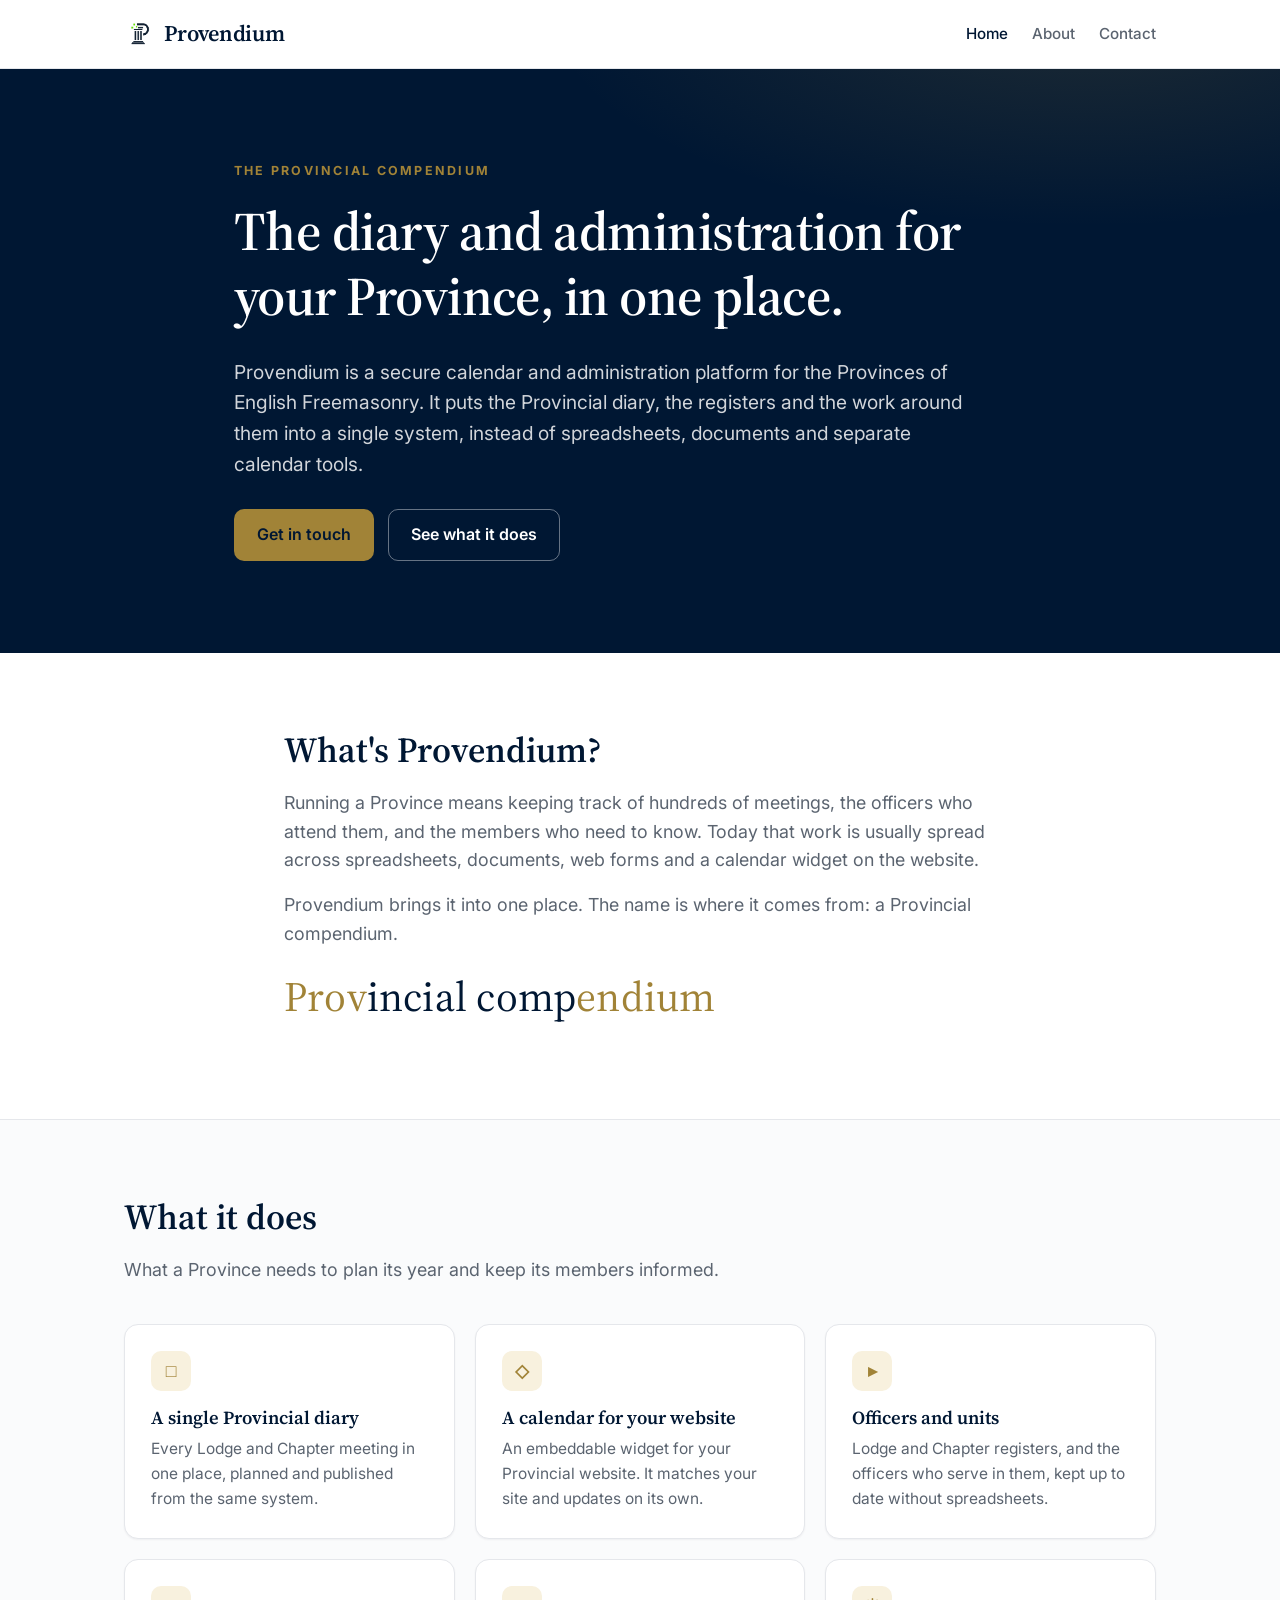
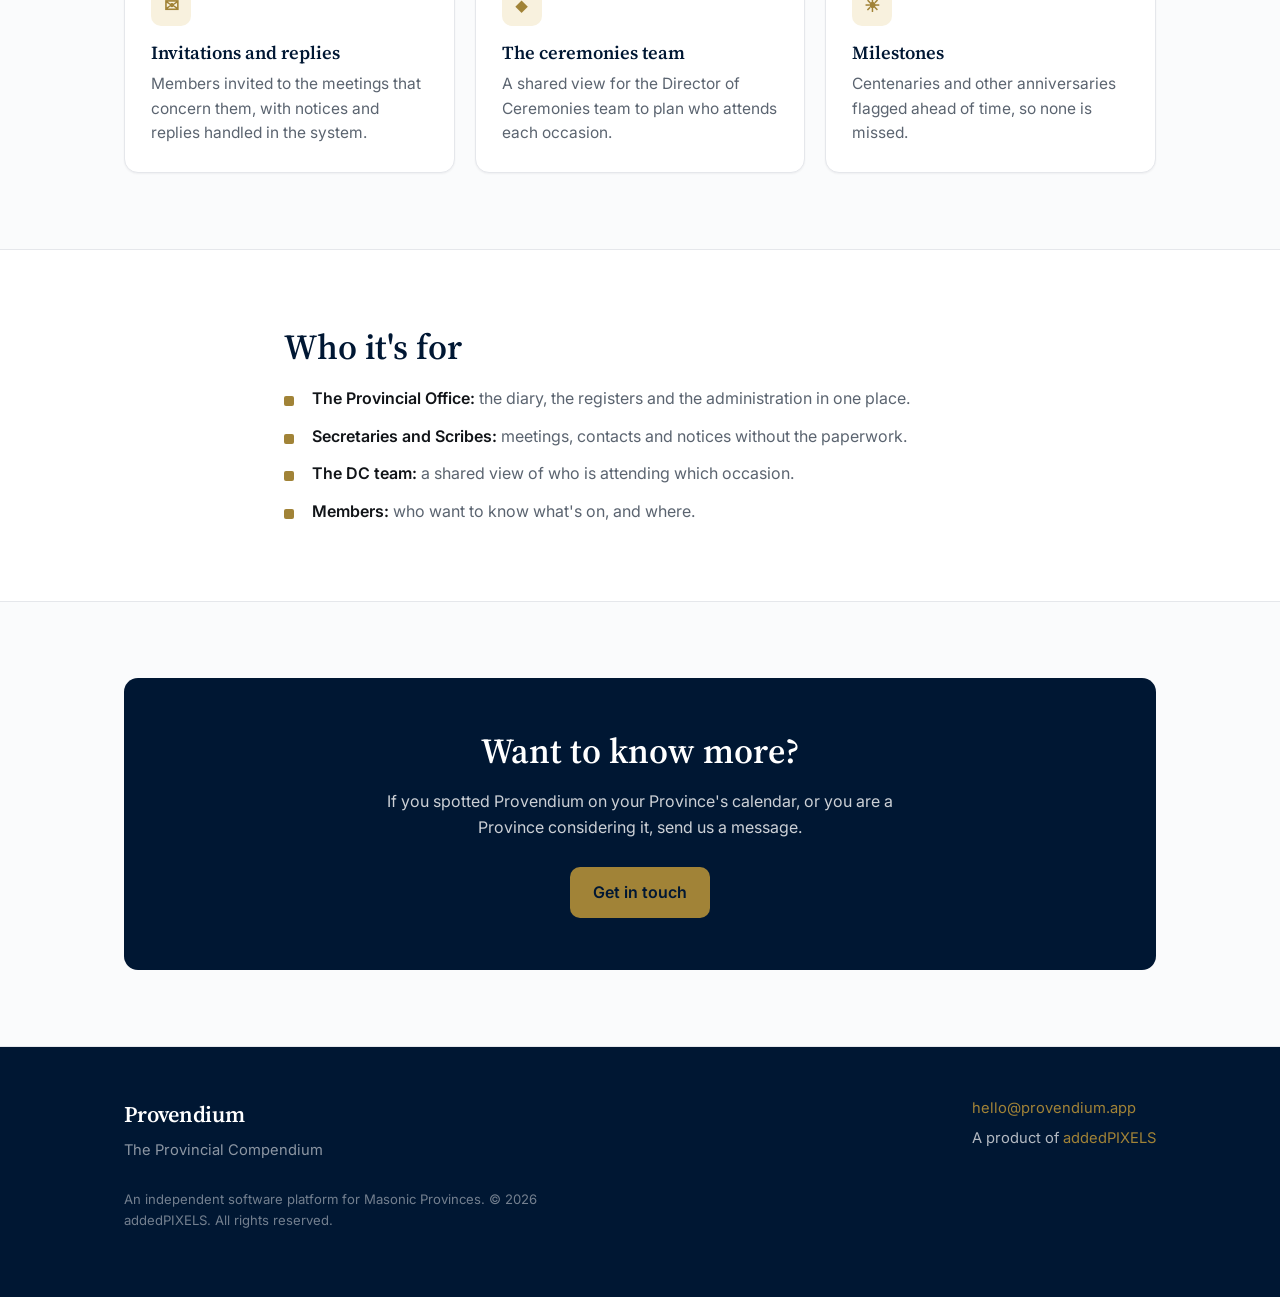
==== index.html @ c5158390 "Initial Commit" ====
<!doctype html>
<html lang="en">
<head>
    <meta charset="utf-8">
    <meta name="viewport" content="width=device-width, initial-scale=1">
    <title>Provendium: the Provincial Compendium</title>
    <meta name="description" content="Provendium is a secure calendar and administration platform for the Provinces of English Freemasonry. The diary, the registers and the work around them, in one place.">
    <link rel="canonical" href="https://provendium.app/">
    <link rel="icon" href="provendium-mark.png" type="image/png">

    <meta property="og:type" content="website">
    <meta property="og:title" content="Provendium: the Provincial Compendium">
    <meta property="og:description" content="A secure calendar and administration platform for the Provinces of English Freemasonry.">
    <meta property="og:url" content="https://provendium.app/">
    <meta property="og:image" content="https://provendium.app/og.png">
    <meta name="twitter:card" content="summary_large_image">

    <link rel="preconnect" href="https://fonts.googleapis.com">
    <link rel="preconnect" href="https://fonts.gstatic.com" crossorigin>
    <link href="https://fonts.googleapis.com/css2?family=Inter:wght@400;500;600;700&family=Source+Serif+4:wght@500;600&display=swap" rel="stylesheet">
    <link rel="stylesheet" href="styles.css">
</head>
<body>
    <a class="skip" href="#main">Skip to content</a>

    <header class="site-header">
        <div class="container">
            <a class="brand" href="index.html">
                <img class="brand-mark" src="provendium-mark.png" alt="" width="30" height="30">
                <span>Provendium</span>
            </a>
            <nav class="nav" aria-label="Primary">
                <a href="index.html" aria-current="page">Home</a>
                <a href="about.html">About</a>
                <a href="contact.html">Contact</a>
            </nav>
        </div>
    </header>

    <main id="main">
        <section class="hero">
            <div class="container fade-up">
                <p class="eyebrow">The Provincial Compendium</p>
                <h1>The diary and administration for your Province, in one place.</h1>
                <p class="lede">Provendium is a secure calendar and administration platform for the Provinces of English Freemasonry. It puts the Provincial diary, the registers and the work around them into a single system, instead of spreadsheets, documents and separate calendar tools.</p>
                <div class="hero-actions">
                    <a class="btn btn-primary" href="contact.html">Get in touch</a>
                    <a class="btn btn-ghost" href="#what-it-does">See what it does</a>
                </div>
            </div>
        </section>

        <section class="section">
            <div class="container narrow">
                <h2>What's Provendium?</h2>
                <p class="lead">Running a Province means keeping track of hundreds of meetings, the officers who attend them, and the members who need to know. Today that work is usually spread across spreadsheets, documents, web forms and a calendar widget on the website.</p>
                <p class="lead">Provendium brings it into one place. The name is where it comes from: a Provincial compendium.</p>
                <p class="etymology"><span class="hl">Prov</span>incial&nbsp;comp<span class="hl">endium</span></p>
            </div>
        </section>

        <section class="section alt" id="what-it-does">
            <div class="container">
                <div class="section-head">
                    <h2>What it does</h2>
                    <p class="lead">What a Province needs to plan its year and keep its members informed.</p>
                </div>
                <div class="grid">
                    <div class="card">
                        <div class="mark" aria-hidden="true">&#9633;</div>
                        <h3>A single Provincial diary</h3>
                        <p>Every Lodge and Chapter meeting in one place, planned and published from the same system.</p>
                    </div>
                    <div class="card">
                        <div class="mark" aria-hidden="true">&#9671;</div>
                        <h3>A calendar for your website</h3>
                        <p>An embeddable widget for your Provincial website. It matches your site and updates on its own.</p>
                    </div>
                    <div class="card">
                        <div class="mark" aria-hidden="true">&#9656;</div>
                        <h3>Officers and units</h3>
                        <p>Lodge and Chapter registers, and the officers who serve in them, kept up to date without spreadsheets.</p>
                    </div>
                    <div class="card">
                        <div class="mark" aria-hidden="true">&#9993;</div>
                        <h3>Invitations and replies</h3>
                        <p>Members invited to the meetings that concern them, with notices and replies handled in the system.</p>
                    </div>
                    <div class="card">
                        <div class="mark" aria-hidden="true">&#9670;</div>
                        <h3>The ceremonies team</h3>
                        <p>A shared view for the Director of Ceremonies team to plan who attends each occasion.</p>
                    </div>
                    <div class="card">
                        <div class="mark" aria-hidden="true">&#9728;</div>
                        <h3>Milestones</h3>
                        <p>Centenaries and other anniversaries flagged ahead of time, so none is missed.</p>
                    </div>
                </div>
            </div>
        </section>

        <section class="section">
            <div class="container narrow">
                <h2>Who it's for</h2>
                <ul class="lead-list">
                    <li><strong>The Provincial Office:</strong> the diary, the registers and the administration in one place.</li>
                    <li><strong>Secretaries and Scribes:</strong> meetings, contacts and notices without the paperwork.</li>
                    <li><strong>The DC team:</strong> a shared view of who is attending which occasion.</li>
                    <li><strong>Members:</strong> who want to know what's on, and where.</li>
                </ul>
            </div>
        </section>

        <section class="section alt">
            <div class="container">
                <div class="cta-band">
                    <h2>Want to know more?</h2>
                    <p>If you spotted Provendium on your Province's calendar, or you are a Province considering it, send us a message.</p>
                    <a class="btn btn-primary" href="contact.html">Get in touch</a>
                </div>
            </div>
        </section>
    </main>

    <footer class="site-footer">
        <div class="container">
            <div class="foot-row">
                <div>
                    <a class="brand" href="index.html">Provendium</a>
                    <div class="foot-tag">The Provincial Compendium</div>
                </div>
                <div class="foot-meta">
                    <a href="mailto:hello@provendium.app">hello@provendium.app</a>
                    <span>A product of <a href="https://addedpixels.com" rel="noopener">addedPIXELS</a></span>
                </div>
            </div>
            <p class="foot-small">An independent software platform for Masonic Provinces. &copy; 2026 addedPIXELS. All rights reserved.</p>
        </div>
    </footer>
</body>
</html>
---- styles.css ----
/*
 * Provendium (provendium.app) - shared stylesheet.
 * Brand tokens: navy chrome, a muted gold accent, Inter for UI text and
 * Source Serif 4 for headings.
 */

:root {
    --navy-deep: #001733;
    --navy: #002554;
    --gold: #a18337;
    --gold-soft: #f8f1de;
    --ink: #111418;
    --ink-soft: #5b6470;
    --surface: #ffffff;
    --surface-2: #fafbfc;
    --border: #e5e7eb;
    --radius: 10px;
    --radius-lg: 14px;
    --shadow-sm: 0 1px 2px rgba(15, 23, 42, 0.05);
    --shadow-md: 0 4px 14px rgba(15, 23, 42, 0.08);
    --shadow-lg: 0 14px 36px rgba(15, 23, 42, 0.12);
    --font-sans: "Inter", system-ui, -apple-system, "Segoe UI", Roboto, sans-serif;
    --font-serif: "Source Serif 4", "Source Serif Pro", Georgia, serif;
    --maxw: 1080px;
}

* { box-sizing: border-box; }
html { scroll-behavior: smooth; }
body {
    margin: 0;
    font-family: var(--font-sans);
    color: var(--ink);
    background: var(--surface);
    line-height: 1.6;
    -webkit-font-smoothing: antialiased;
}

h1, h2, h3 {
    font-family: var(--font-serif);
    color: var(--navy-deep);
    line-height: 1.2;
    font-weight: 600;
    margin: 0 0 0.5em;
}
h1 { font-size: clamp(2.2rem, 5vw, 3.4rem); letter-spacing: -0.01em; }
h2 { font-size: clamp(1.6rem, 3vw, 2.2rem); }
h3 { font-size: 1.15rem; }
p { margin: 0 0 1rem; }
a { color: var(--navy); text-decoration: none; }
a:hover { text-decoration: underline; }
img { max-width: 100%; }

.container { max-width: var(--maxw); margin: 0 auto; padding: 0 24px; }
.narrow { max-width: 760px; }

.skip { position: absolute; left: -9999px; }
.skip:focus { left: 16px; top: 16px; background: #fff; padding: 8px 12px; border-radius: 8px; z-index: 100; box-shadow: var(--shadow-md); }

:focus-visible { outline: 3px solid var(--gold); outline-offset: 2px; border-radius: 4px; }

/* Header */
.site-header { background: #fff; border-bottom: 1px solid var(--border); }
.site-header .container {
    display: flex; align-items: center; justify-content: space-between;
    gap: 16px; padding-top: 16px; padding-bottom: 16px; flex-wrap: wrap;
}
.brand {
    display: inline-flex; align-items: center; gap: 10px;
    font-family: var(--font-serif); font-size: 1.4rem; font-weight: 600;
    color: var(--navy-deep); text-decoration: none; letter-spacing: -0.01em;
}
.brand:hover { text-decoration: none; }
.brand-mark { width: 30px; height: 30px; display: block; }
.foot-meta { display: flex; flex-direction: column; gap: 6px; }
.nav { display: flex; gap: 24px; align-items: center; flex-wrap: wrap; }
.nav a { color: var(--ink-soft); font-weight: 500; font-size: 0.95rem; }
.nav a:hover, .nav a[aria-current="page"] { color: var(--navy-deep); text-decoration: none; }

/* Buttons */
.btn {
    display: inline-flex; align-items: center; gap: 8px;
    font-weight: 600; font-size: 1rem; padding: 12px 22px;
    border-radius: var(--radius); border: 1px solid transparent; cursor: pointer;
    transition: transform 0.12s, background 0.15s, border-color 0.15s, color 0.15s;
}
.btn:hover { text-decoration: none; }
.btn-primary { background: var(--gold); color: var(--navy-deep); }
.btn-primary:hover { background: #b59341; }
.btn-navy { background: var(--navy-deep); color: #fff; }
.btn-navy:hover { background: var(--navy); }
.btn-ghost { background: transparent; color: #fff; border-color: rgba(255, 255, 255, 0.4); }
.btn-ghost:hover { background: rgba(255, 255, 255, 0.08); }

/* Hero */
.hero { background: var(--navy-deep); color: #fff; position: relative; overflow: hidden; }
.hero::before {
    content: ""; position: absolute; inset: 0;
    background: radial-gradient(900px 360px at 85% -10%, rgba(161, 131, 55, 0.18), transparent 60%);
    pointer-events: none;
}
.hero .container { position: relative; padding-top: 92px; padding-bottom: 92px; max-width: 860px; }
.hero h1 { color: #fff; }
.hero .lede { font-size: 1.2rem; color: rgba(255, 255, 255, 0.82); max-width: 62ch; }
.hero-actions { display: flex; gap: 14px; flex-wrap: wrap; margin-top: 30px; }

.eyebrow {
    font-family: var(--font-sans); text-transform: uppercase; letter-spacing: 0.18em;
    font-size: 0.78rem; font-weight: 700; color: var(--gold); margin-bottom: 18px;
}

/* Sections */
.section { padding: 76px 0; }
.section.alt { background: var(--surface-2); border-top: 1px solid var(--border); border-bottom: 1px solid var(--border); }
.section-head { max-width: 64ch; margin-bottom: 40px; }
.section .lead { font-size: 1.12rem; color: var(--ink-soft); max-width: 64ch; }

/* Feature grid */
.grid { display: grid; grid-template-columns: repeat(auto-fit, minmax(258px, 1fr)); gap: 20px; }
.card {
    background: #fff; border: 1px solid var(--border); border-radius: var(--radius-lg);
    padding: 26px; box-shadow: var(--shadow-sm);
}
.card h3 { margin-bottom: 8px; }
.card p { color: var(--ink-soft); margin: 0; font-size: 0.97rem; }
.card .mark {
    width: 40px; height: 40px; border-radius: 10px; background: var(--gold-soft);
    color: var(--gold); display: flex; align-items: center; justify-content: center;
    margin-bottom: 16px; font-family: var(--font-serif); font-weight: 600; font-size: 1.1rem;
}

/* Etymology flourish */
.etymology {
    font-family: var(--font-serif); font-size: clamp(1.6rem, 4.4vw, 2.6rem);
    color: var(--navy-deep); letter-spacing: 0.005em; margin: 8px 0 12px;
}
.etymology .hl { color: var(--gold); }

/* Bulleted lead lists */
.lead-list { list-style: none; padding: 0; margin: 0; display: grid; gap: 12px; }
.lead-list li { padding-left: 28px; position: relative; color: var(--ink-soft); }
.lead-list li::before {
    content: ""; position: absolute; left: 0; top: 0.62em;
    width: 10px; height: 10px; border-radius: 2px; background: var(--gold);
}
.lead-list strong { color: var(--ink); font-weight: 600; }

/* CTA band */
.cta-band {
    background: var(--navy-deep); color: #fff; border-radius: var(--radius-lg);
    padding: 52px 48px; text-align: center;
}
.cta-band h2 { color: #fff; }
.cta-band p { color: rgba(255, 255, 255, 0.8); max-width: 54ch; margin: 0 auto 26px; }

/* Contact */
.contact-card {
    background: #fff; border: 1px solid var(--border); border-radius: var(--radius-lg);
    padding: 44px; box-shadow: var(--shadow-md); max-width: 640px;
}
.email-link { font-family: var(--font-serif); font-size: 1.5rem; color: var(--navy-deep); font-weight: 600; }

/* Footer */
.site-footer { background: var(--navy-deep); color: rgba(255, 255, 255, 0.7); padding: 50px 0; font-size: 0.92rem; }
.site-footer a { color: var(--gold); }
.site-footer .brand { color: #fff; display: inline-block; margin-bottom: 6px; }
.foot-row { display: flex; justify-content: space-between; gap: 24px; flex-wrap: wrap; align-items: flex-start; }
.foot-tag { color: rgba(255, 255, 255, 0.55); }
.foot-small { font-size: 0.82rem; color: rgba(255, 255, 255, 0.45); margin-top: 26px; max-width: 60ch; }

/* Spacing helpers */
.mt-2 { margin-top: 2rem; }
.mb-0 { margin-bottom: 0; }

@media (max-width: 600px) {
    .section { padding: 54px 0; }
    .hero .container { padding-top: 66px; padding-bottom: 66px; }
    .cta-band { padding: 36px 24px; }
    .contact-card { padding: 32px 24px; }
}

/* Gentle entrance, motion-safe only */
@media (prefers-reduced-motion: no-preference) {
    .fade-up { animation: pv-fade-up 0.5s ease both; }
}
@keyframes pv-fade-up {
    from { opacity: 0; transform: translateY(12px); }
    to { opacity: 1; transform: none; }
}
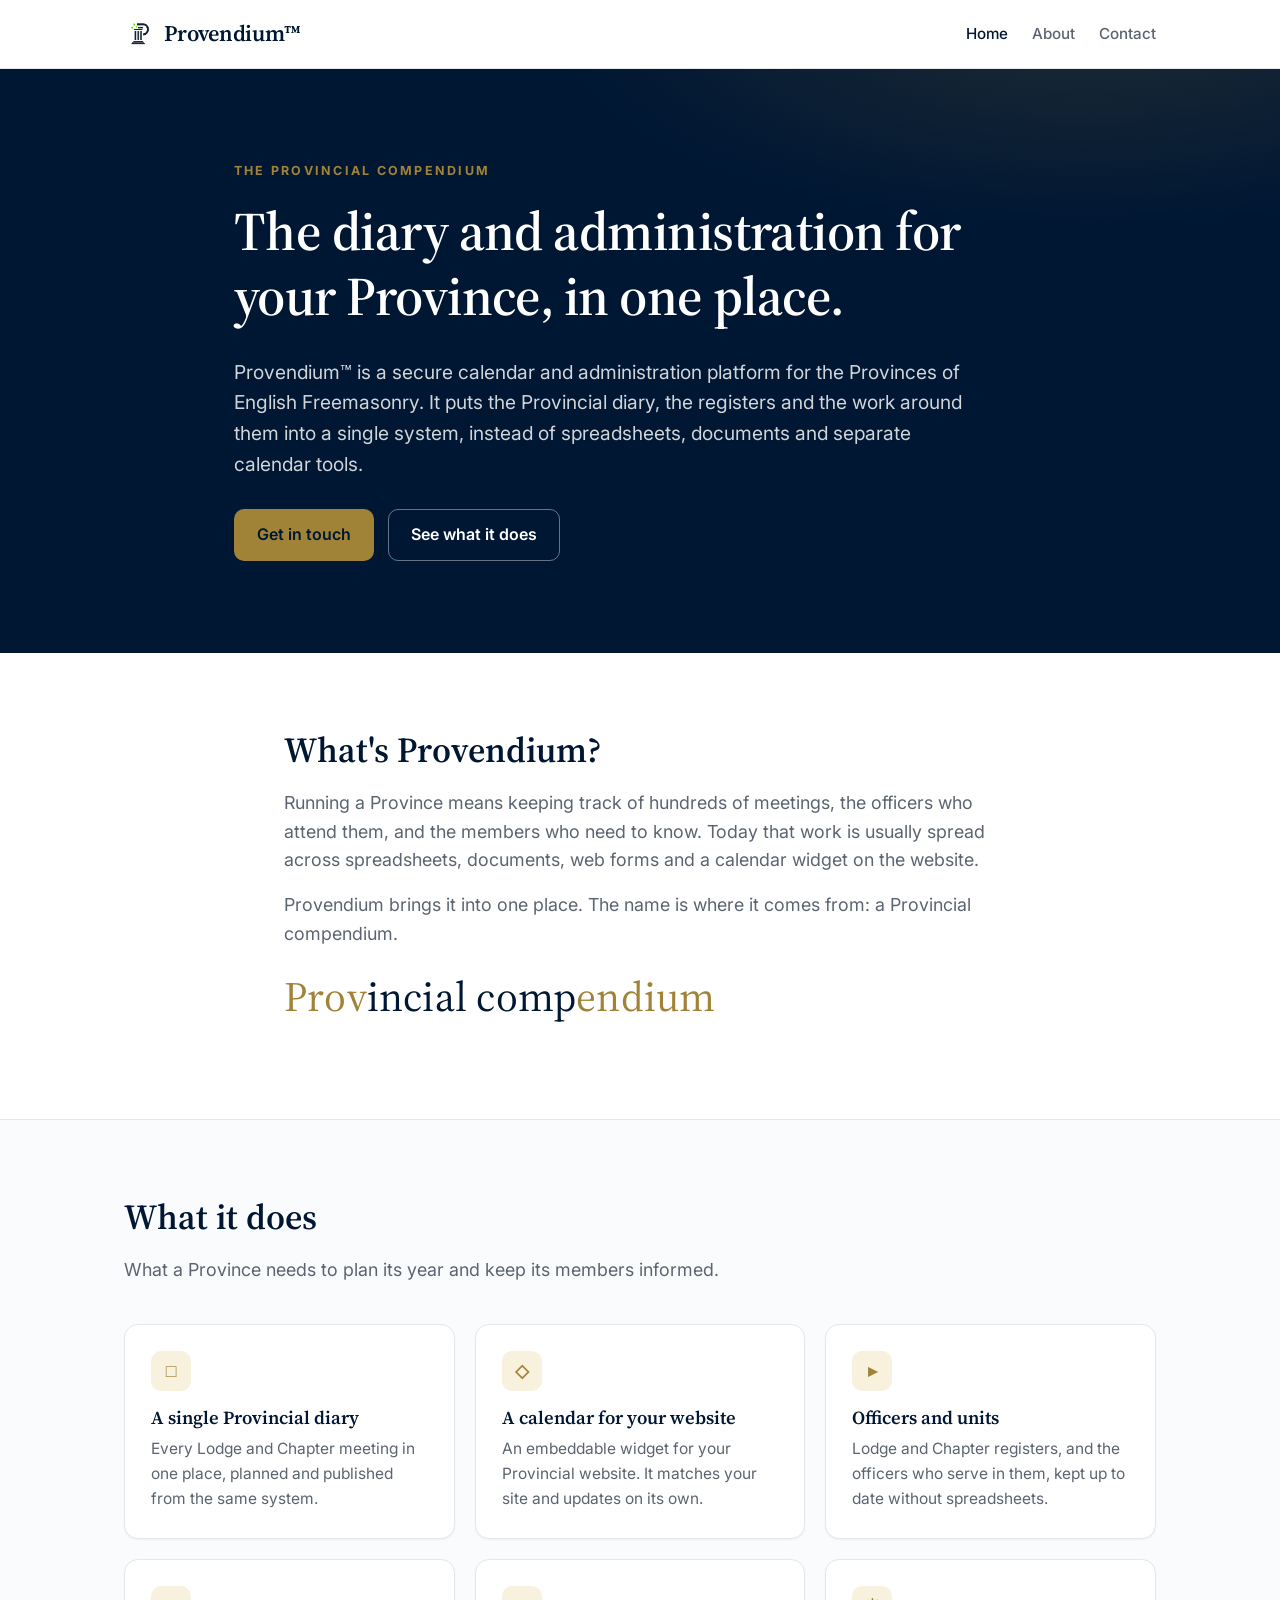
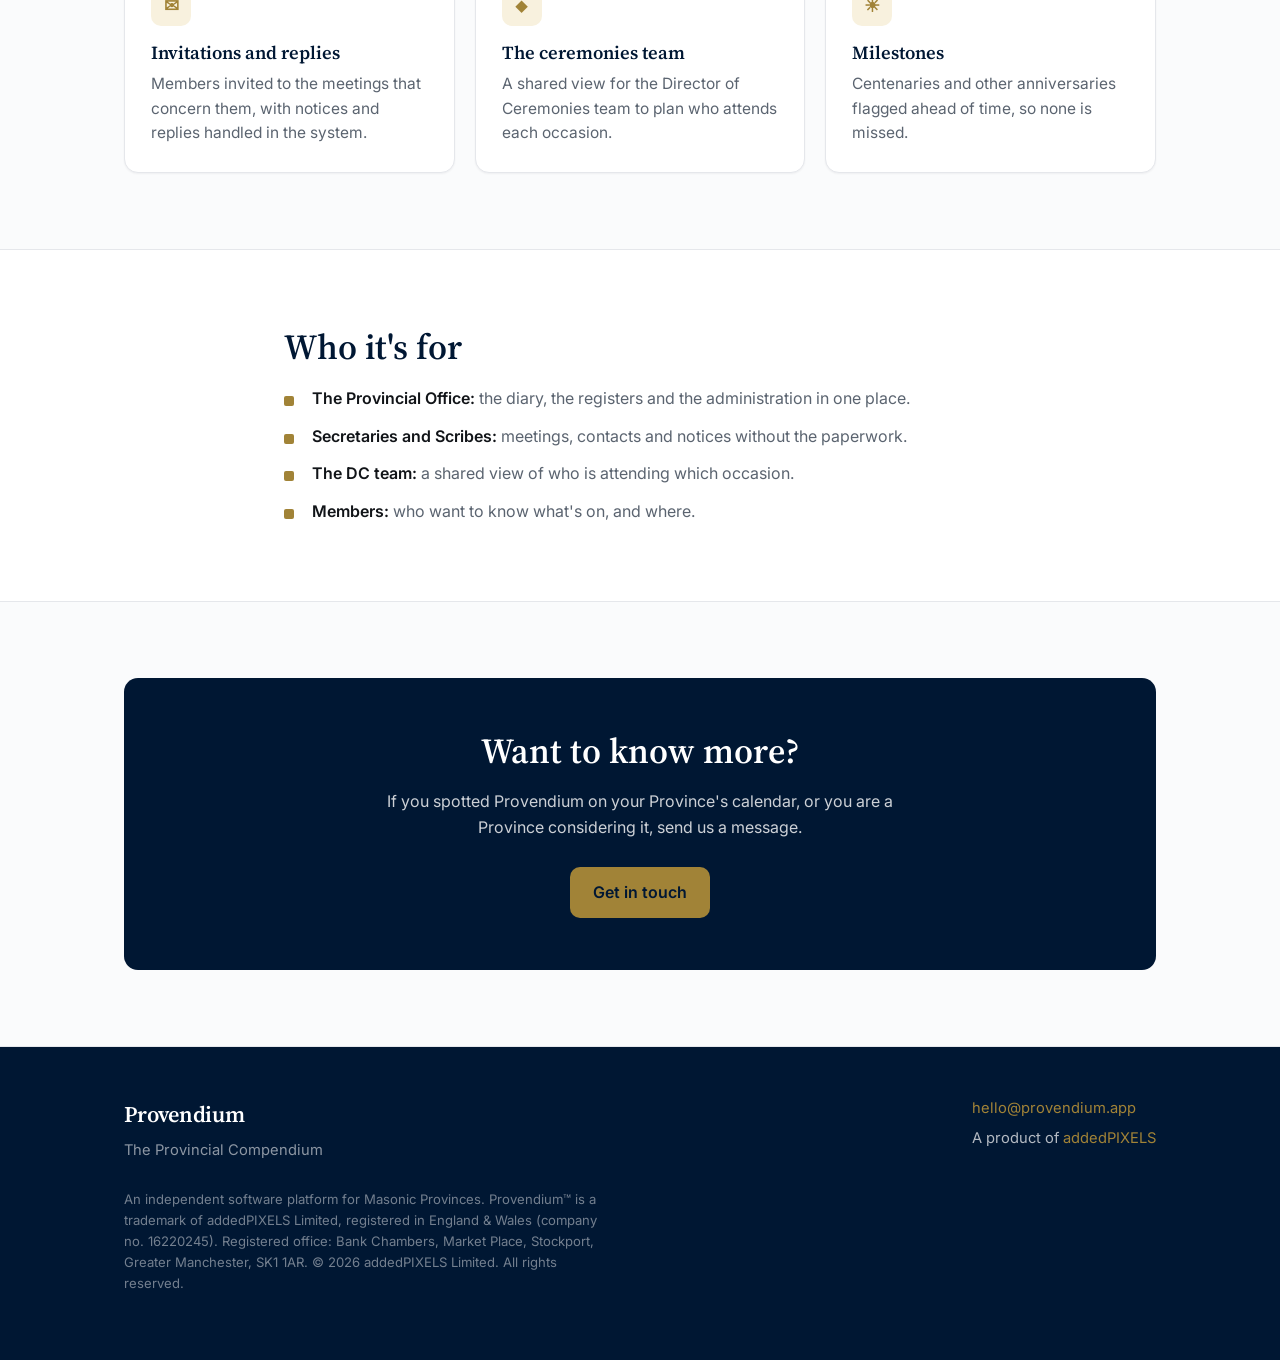
==== commit 360592a4: "Add trademark (™) marking and company disclosure Mark "Provendium" with ™ on first prominent use per" ====
--- a/index.html
+++ b/index.html
@@ -27,7 +27,7 @@
         <div class="container">
             <a class="brand" href="index.html">
                 <img class="brand-mark" src="provendium-mark.png" alt="" width="30" height="30">
-                <span>Provendium</span>
+                <span>Provendium&trade;</span>
             </a>
             <nav class="nav" aria-label="Primary">
                 <a href="index.html" aria-current="page">Home</a>
@@ -42,7 +42,7 @@
             <div class="container fade-up">
                 <p class="eyebrow">The Provincial Compendium</p>
                 <h1>The diary and administration for your Province, in one place.</h1>
-                <p class="lede">Provendium is a secure calendar and administration platform for the Provinces of English Freemasonry. It puts the Provincial diary, the registers and the work around them into a single system, instead of spreadsheets, documents and separate calendar tools.</p>
+                <p class="lede">Provendium&trade; is a secure calendar and administration platform for the Provinces of English Freemasonry. It puts the Provincial diary, the registers and the work around them into a single system, instead of spreadsheets, documents and separate calendar tools.</p>
                 <div class="hero-actions">
                     <a class="btn btn-primary" href="contact.html">Get in touch</a>
                     <a class="btn btn-ghost" href="#what-it-does">See what it does</a>
@@ -135,7 +135,7 @@
                     <span>A product of <a href="https://addedpixels.com" rel="noopener">addedPIXELS</a></span>
                 </div>
             </div>
-            <p class="foot-small">An independent software platform for Masonic Provinces. &copy; 2026 addedPIXELS. All rights reserved.</p>
+            <p class="foot-small">An independent software platform for Masonic Provinces. Provendium&trade; is a trademark of addedPIXELS Limited, registered in England &amp; Wales (company no.&nbsp;16220245). Registered office: Bank Chambers, Market Place, Stockport, Greater Manchester, SK1&nbsp;1AR. &copy; 2026 addedPIXELS Limited. All rights reserved.</p>
         </div>
     </footer>
 </body>
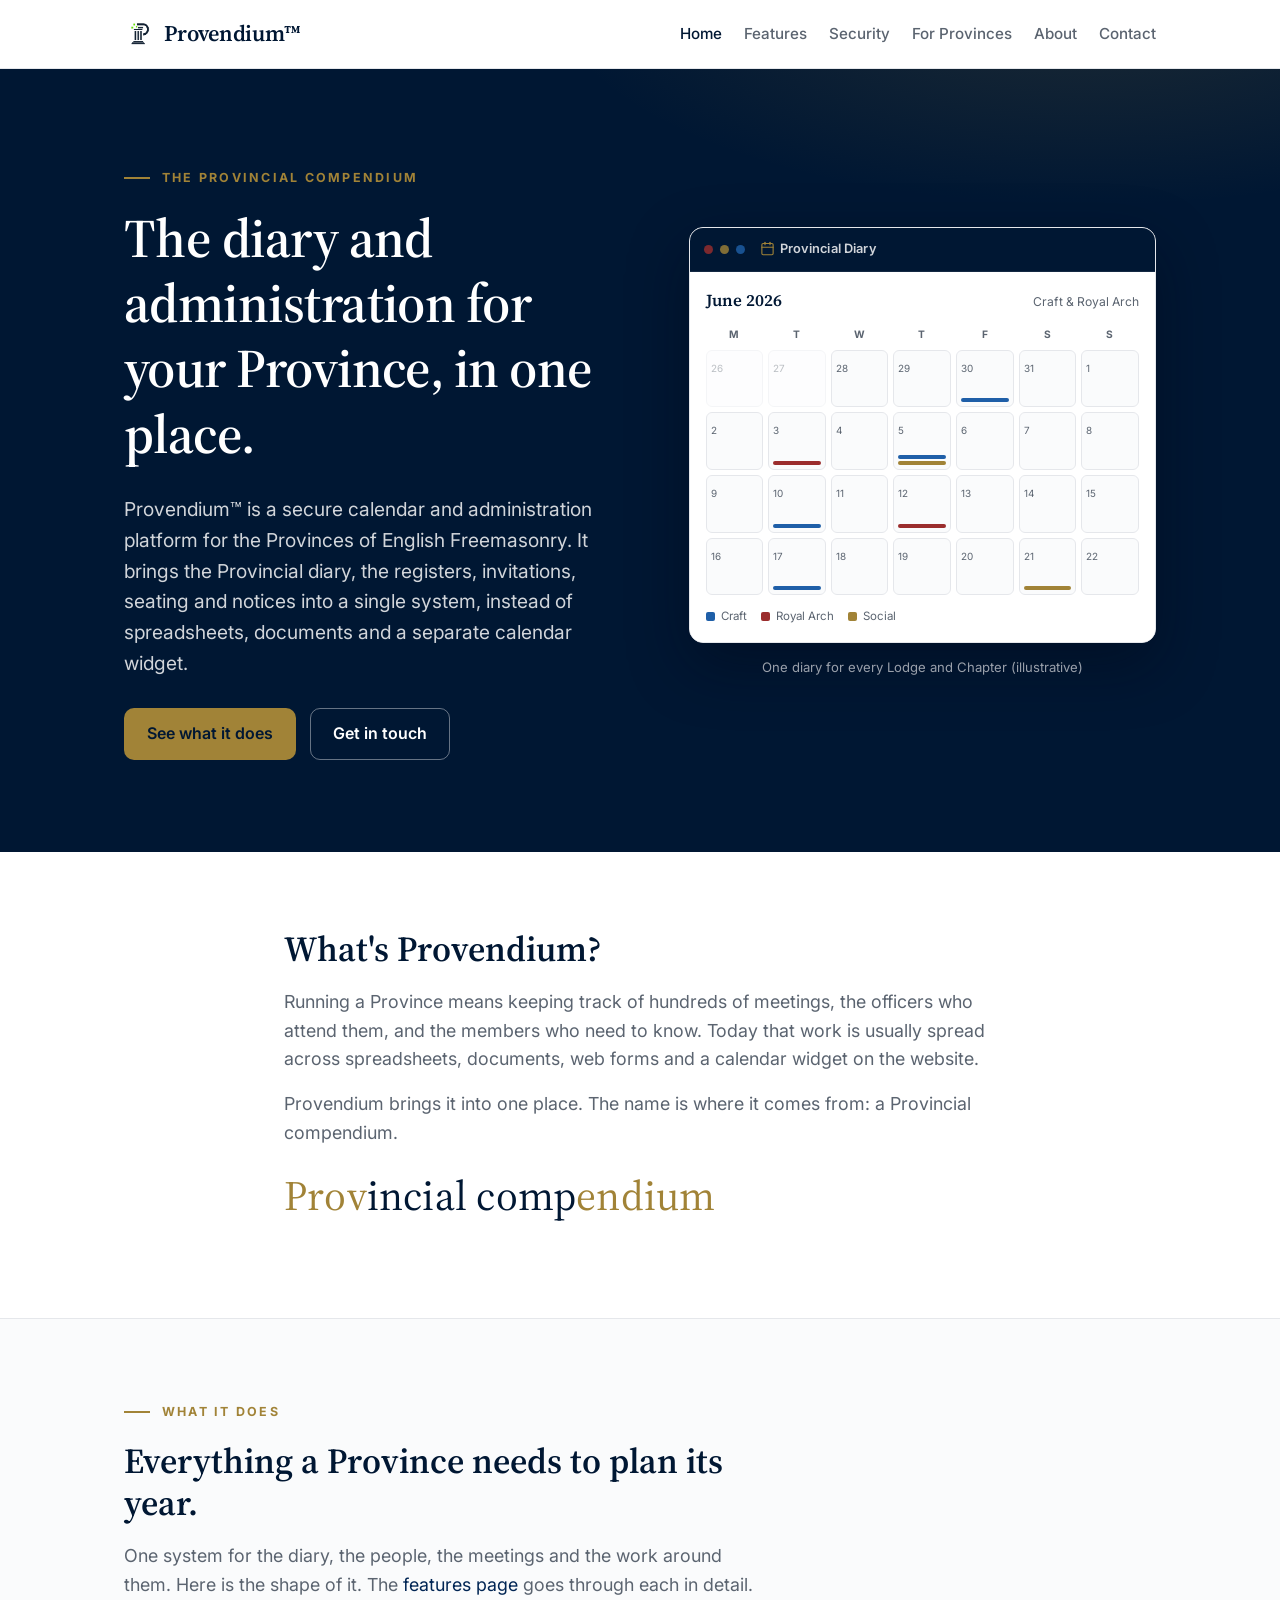
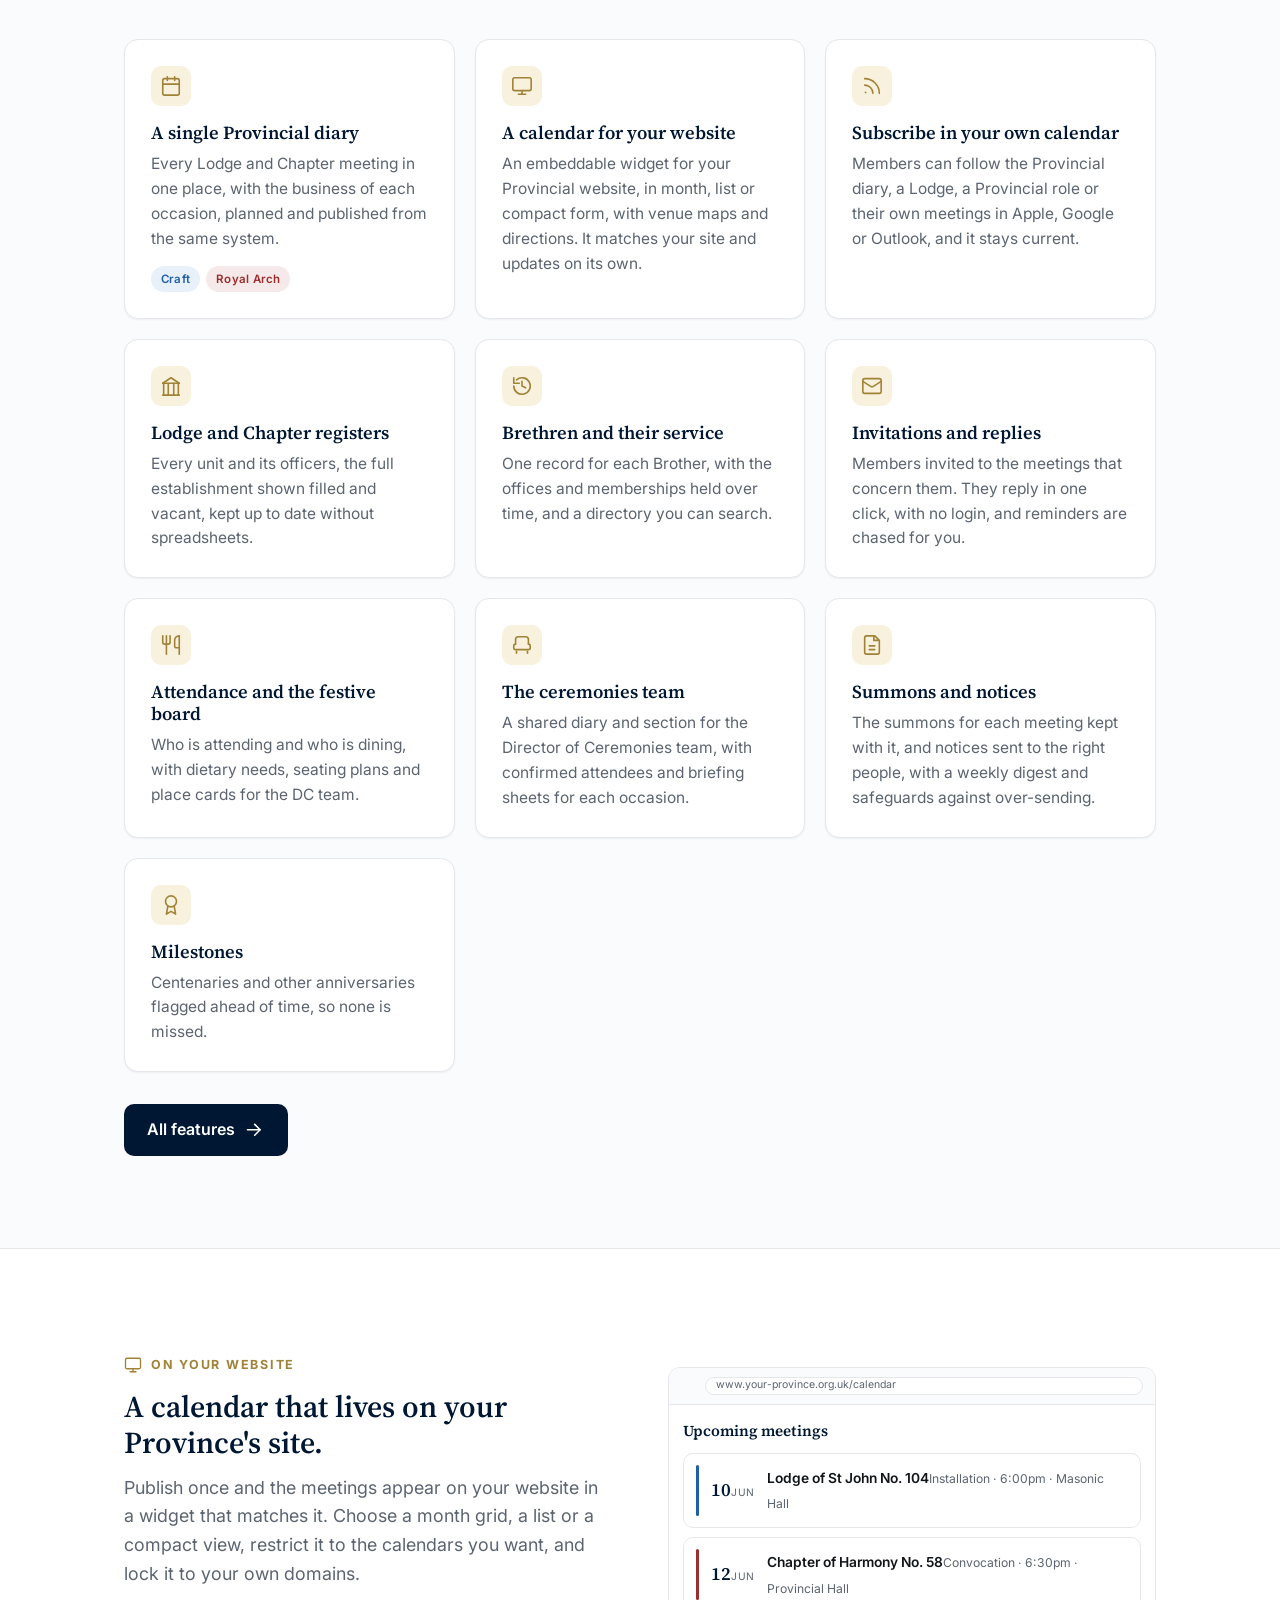
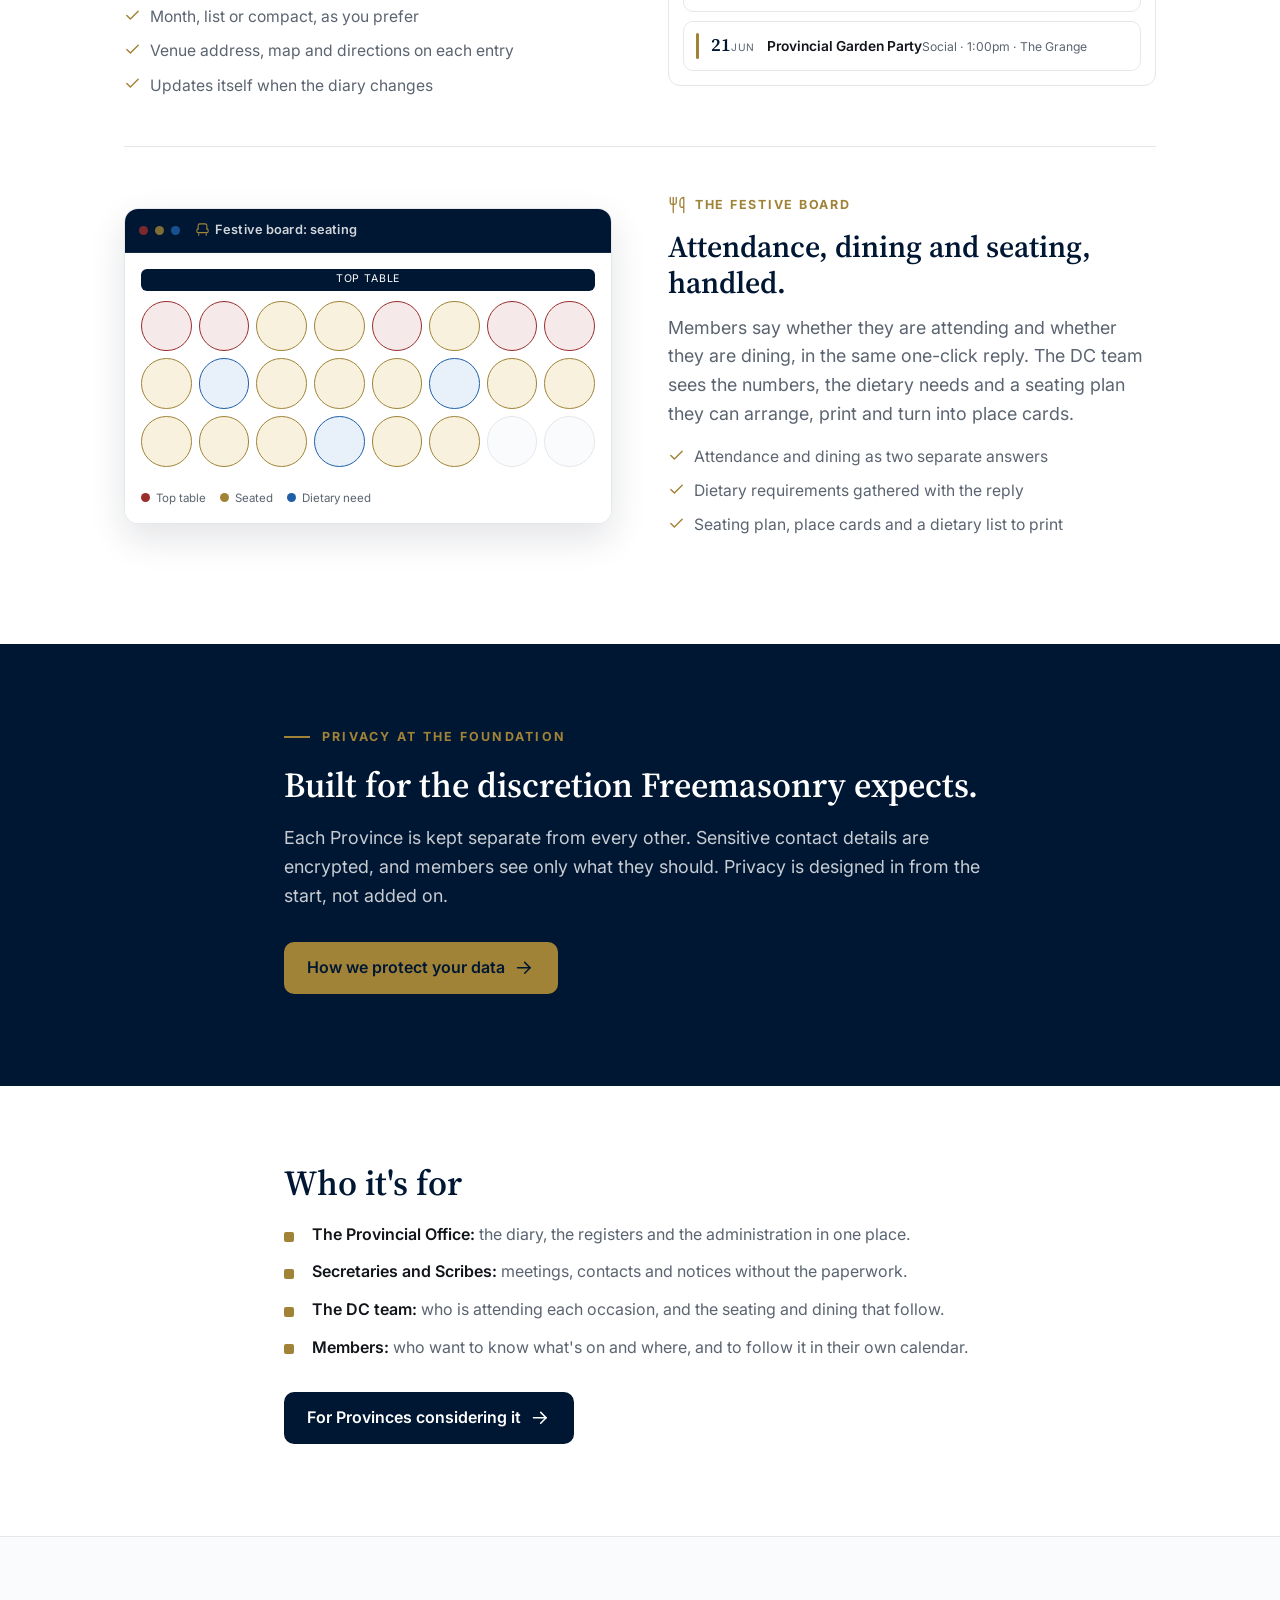
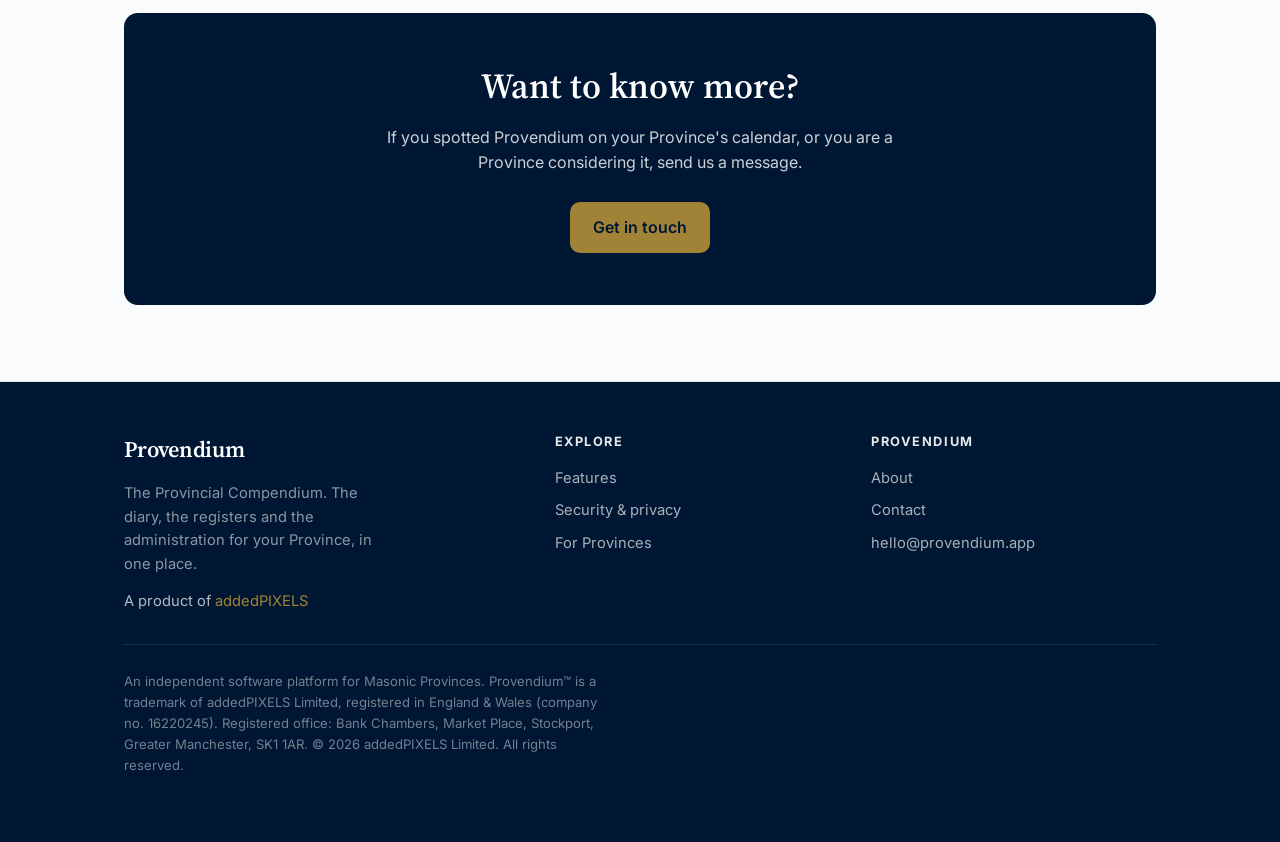
==== commit 3152e423: "Expand to a fuller, more visual six-page site Grow the site from three pages to six (add Features, S" ====
--- a/index.html
+++ b/index.html
@@ -4,7 +4,7 @@
     <meta charset="utf-8">
     <meta name="viewport" content="width=device-width, initial-scale=1">
     <title>Provendium: the Provincial Compendium</title>
-    <meta name="description" content="Provendium is a secure calendar and administration platform for the Provinces of English Freemasonry. The diary, the registers and the work around them, in one place.">
+    <meta name="description" content="Provendium is a secure calendar and administration platform for the Provinces of English Freemasonry. The diary, the registers, invitations, seating, summons and notices, in one place.">
     <link rel="canonical" href="https://provendium.app/">
     <link rel="icon" href="provendium-mark.png" type="image/png">
 
@@ -31,6 +31,9 @@
             </a>
             <nav class="nav" aria-label="Primary">
                 <a href="index.html" aria-current="page">Home</a>
+                <a href="features.html">Features</a>
+                <a href="security.html">Security</a>
+                <a href="for-provinces.html">For Provinces</a>
                 <a href="about.html">About</a>
                 <a href="contact.html">Contact</a>
             </nav>
@@ -38,14 +41,57 @@
     </header>
 
     <main id="main">
-        <section class="hero">
+        <section class="hero hero-split">
             <div class="container fade-up">
-                <p class="eyebrow">The Provincial Compendium</p>
-                <h1>The diary and administration for your Province, in one place.</h1>
-                <p class="lede">Provendium&trade; is a secure calendar and administration platform for the Provinces of English Freemasonry. It puts the Provincial diary, the registers and the work around them into a single system, instead of spreadsheets, documents and separate calendar tools.</p>
-                <div class="hero-actions">
-                    <a class="btn btn-primary" href="contact.html">Get in touch</a>
-                    <a class="btn btn-ghost" href="#what-it-does">See what it does</a>
+                <div class="hero-copy">
+                    <p class="eyebrow ruled">The Provincial Compendium</p>
+                    <h1>The diary and administration for your Province, in one place.</h1>
+                    <p class="lede">Provendium&trade; is a secure calendar and administration platform for the Provinces of English Freemasonry. It brings the Provincial diary, the registers, invitations, seating and notices into a single system, instead of spreadsheets, documents and a separate calendar widget.</p>
+                    <div class="hero-actions">
+                        <a class="btn btn-primary" href="features.html">See what it does</a>
+                        <a class="btn btn-ghost" href="contact.html">Get in touch</a>
+                    </div>
+                </div>
+                <div class="hero-visual">
+                    <div class="mock" role="img" aria-label="A Provincial diary showing Craft and Royal Arch meetings across a month.">
+                        <div class="mock-bar"><span class="dot"></span><span class="dot"></span><span class="dot"></span><span class="mock-title"><svg class="icon" aria-hidden="true"><use href="icons.svg#i-calendar"></use></svg>Provincial Diary</span></div>
+                        <div class="mock-body">
+                            <div class="cal-head"><span class="cal-month">June 2026</span><span class="cal-sub">Craft &amp; Royal Arch</span></div>
+                            <div class="cal-grid">
+                                <span class="dow">M</span><span class="dow">T</span><span class="dow">W</span><span class="dow">T</span><span class="dow">F</span><span class="dow">S</span><span class="dow">S</span>
+                                <div class="cal-cell dim"><span class="d">26</span></div>
+                                <div class="cal-cell dim"><span class="d">27</span></div>
+                                <div class="cal-cell"><span class="d">28</span></div>
+                                <div class="cal-cell"><span class="d">29</span></div>
+                                <div class="cal-cell"><span class="d">30</span><span class="ev craft"></span></div>
+                                <div class="cal-cell"><span class="d">31</span></div>
+                                <div class="cal-cell"><span class="d">1</span></div>
+                                <div class="cal-cell"><span class="d">2</span></div>
+                                <div class="cal-cell"><span class="d">3</span><span class="ev ra"></span></div>
+                                <div class="cal-cell"><span class="d">4</span></div>
+                                <div class="cal-cell"><span class="d">5</span><span class="ev craft two"></span><span class="ev gold" style="background:var(--gold)"></span></div>
+                                <div class="cal-cell"><span class="d">6</span></div>
+                                <div class="cal-cell"><span class="d">7</span></div>
+                                <div class="cal-cell"><span class="d">8</span></div>
+                                <div class="cal-cell"><span class="d">9</span></div>
+                                <div class="cal-cell"><span class="d">10</span><span class="ev craft"></span></div>
+                                <div class="cal-cell"><span class="d">11</span></div>
+                                <div class="cal-cell"><span class="d">12</span><span class="ev ra"></span></div>
+                                <div class="cal-cell"><span class="d">13</span></div>
+                                <div class="cal-cell"><span class="d">14</span></div>
+                                <div class="cal-cell"><span class="d">15</span></div>
+                                <div class="cal-cell"><span class="d">16</span></div>
+                                <div class="cal-cell"><span class="d">17</span><span class="ev craft"></span></div>
+                                <div class="cal-cell"><span class="d">18</span></div>
+                                <div class="cal-cell"><span class="d">19</span></div>
+                                <div class="cal-cell"><span class="d">20</span></div>
+                                <div class="cal-cell"><span class="d">21</span><span class="ev gold" style="background:var(--gold)"></span></div>
+                                <div class="cal-cell"><span class="d">22</span></div>
+                            </div>
+                            <div class="cal-legend"><span><i class="l-craft"></i>Craft</span><span><i class="l-ra"></i>Royal Arch</span><span><i class="l-social"></i>Social</span></div>
+                        </div>
+                    </div>
+                    <p class="mock-caption">One diary for every Lodge and Chapter (illustrative)</p>
                 </div>
             </div>
         </section>
@@ -62,41 +108,132 @@
         <section class="section alt" id="what-it-does">
             <div class="container">
                 <div class="section-head">
-                    <h2>What it does</h2>
-                    <p class="lead">What a Province needs to plan its year and keep its members informed.</p>
+                    <p class="eyebrow ruled">What it does</p>
+                    <h2>Everything a Province needs to plan its year.</h2>
+                    <p class="lead">One system for the diary, the people, the meetings and the work around them. Here is the shape of it. The <a href="features.html">features page</a> goes through each in detail.</p>
                 </div>
                 <div class="grid">
                     <div class="card">
-                        <div class="mark" aria-hidden="true">&#9633;</div>
+                        <span class="mark" aria-hidden="true"><svg class="icon"><use href="icons.svg#i-calendar"></use></svg></span>
                         <h3>A single Provincial diary</h3>
-                        <p>Every Lodge and Chapter meeting in one place, planned and published from the same system.</p>
-                    </div>
-                    <div class="card">
-                        <div class="mark" aria-hidden="true">&#9671;</div>
+                        <p>Every Lodge and Chapter meeting in one place, with the business of each occasion, planned and published from the same system.</p>
+                        <div class="card-tags"><span class="tag tag-craft">Craft</span><span class="tag tag-ra">Royal Arch</span></div>
+                    </div>
+                    <div class="card">
+                        <span class="mark" aria-hidden="true"><svg class="icon"><use href="icons.svg#i-monitor"></use></svg></span>
                         <h3>A calendar for your website</h3>
-                        <p>An embeddable widget for your Provincial website. It matches your site and updates on its own.</p>
-                    </div>
-                    <div class="card">
-                        <div class="mark" aria-hidden="true">&#9656;</div>
-                        <h3>Officers and units</h3>
-                        <p>Lodge and Chapter registers, and the officers who serve in them, kept up to date without spreadsheets.</p>
-                    </div>
-                    <div class="card">
-                        <div class="mark" aria-hidden="true">&#9993;</div>
+                        <p>An embeddable widget for your Provincial website, in month, list or compact form, with venue maps and directions. It matches your site and updates on its own.</p>
+                    </div>
+                    <div class="card">
+                        <span class="mark" aria-hidden="true"><svg class="icon"><use href="icons.svg#i-rss"></use></svg></span>
+                        <h3>Subscribe in your own calendar</h3>
+                        <p>Members can follow the Provincial diary, a Lodge, a Provincial role or their own meetings in Apple, Google or Outlook, and it stays current.</p>
+                    </div>
+                    <div class="card">
+                        <span class="mark" aria-hidden="true"><svg class="icon"><use href="icons.svg#i-landmark"></use></svg></span>
+                        <h3>Lodge and Chapter registers</h3>
+                        <p>Every unit and its officers, the full establishment shown filled and vacant, kept up to date without spreadsheets.</p>
+                    </div>
+                    <div class="card">
+                        <span class="mark" aria-hidden="true"><svg class="icon"><use href="icons.svg#i-history"></use></svg></span>
+                        <h3>Brethren and their service</h3>
+                        <p>One record for each Brother, with the offices and memberships held over time, and a directory you can search.</p>
+                    </div>
+                    <div class="card">
+                        <span class="mark" aria-hidden="true"><svg class="icon"><use href="icons.svg#i-mail"></use></svg></span>
                         <h3>Invitations and replies</h3>
-                        <p>Members invited to the meetings that concern them, with notices and replies handled in the system.</p>
-                    </div>
-                    <div class="card">
-                        <div class="mark" aria-hidden="true">&#9670;</div>
+                        <p>Members invited to the meetings that concern them. They reply in one click, with no login, and reminders are chased for you.</p>
+                    </div>
+                    <div class="card">
+                        <span class="mark" aria-hidden="true"><svg class="icon"><use href="icons.svg#i-utensils"></use></svg></span>
+                        <h3>Attendance and the festive board</h3>
+                        <p>Who is attending and who is dining, with dietary needs, seating plans and place cards for the DC team.</p>
+                    </div>
+                    <div class="card">
+                        <span class="mark" aria-hidden="true"><svg class="icon"><use href="icons.svg#i-armchair"></use></svg></span>
                         <h3>The ceremonies team</h3>
-                        <p>A shared view for the Director of Ceremonies team to plan who attends each occasion.</p>
-                    </div>
-                    <div class="card">
-                        <div class="mark" aria-hidden="true">&#9728;</div>
+                        <p>A shared diary and section for the Director of Ceremonies team, with confirmed attendees and briefing sheets for each occasion.</p>
+                    </div>
+                    <div class="card">
+                        <span class="mark" aria-hidden="true"><svg class="icon"><use href="icons.svg#i-file"></use></svg></span>
+                        <h3>Summons and notices</h3>
+                        <p>The summons for each meeting kept with it, and notices sent to the right people, with a weekly digest and safeguards against over-sending.</p>
+                    </div>
+                    <div class="card">
+                        <span class="mark" aria-hidden="true"><svg class="icon"><use href="icons.svg#i-award"></use></svg></span>
                         <h3>Milestones</h3>
                         <p>Centenaries and other anniversaries flagged ahead of time, so none is missed.</p>
                     </div>
                 </div>
+                <p class="mt-2"><a class="btn btn-navy" href="features.html">All features <svg class="icon" aria-hidden="true"><use href="icons.svg#i-arrow-right"></use></svg></a></p>
+            </div>
+        </section>
+
+        <section class="section">
+            <div class="container">
+                <div class="feature-row">
+                    <div class="feature-copy">
+                        <span class="kicker"><svg class="icon" aria-hidden="true"><use href="icons.svg#i-monitor"></use></svg>On your website</span>
+                        <h3>A calendar that lives on your Province's site.</h3>
+                        <p class="lead">Publish once and the meetings appear on your website in a widget that matches it. Choose a month grid, a list or a compact view, restrict it to the calendars you want, and lock it to your own domains.</p>
+                        <ul class="mini-list">
+                            <li><svg class="icon" aria-hidden="true"><use href="icons.svg#i-check-plain"></use></svg>Month, list or compact, as you prefer</li>
+                            <li><svg class="icon" aria-hidden="true"><use href="icons.svg#i-check-plain"></use></svg>Venue address, map and directions on each entry</li>
+                            <li><svg class="icon" aria-hidden="true"><use href="icons.svg#i-check-plain"></use></svg>Updates itself when the diary changes</li>
+                        </ul>
+                    </div>
+                    <div class="feature-visual">
+                        <div class="embed-frame" role="img" aria-label="A Provincial website showing an embedded Provendium calendar of upcoming meetings.">
+                            <div class="embed-chrome"><span class="dot" style="background:var(--ra);opacity:.7"></span><span class="dot" style="background:var(--gold);opacity:.7"></span><span class="dot" style="background:var(--craft);opacity:.7"></span><span class="url">www.your-province.org.uk/calendar</span></div>
+                            <div class="embed-inner">
+                                <div class="ew-title">Upcoming meetings</div>
+                                <div class="mock-list">
+                                    <div class="mock-item"><span class="rail craft"></span><span class="when"><span class="d">10</span><span class="m">Jun</span></span><span class="body"><span class="t">Lodge of St John No. 104</span><span class="s">Installation &middot; 6:00pm &middot; Masonic Hall</span></span></div>
+                                    <div class="mock-item"><span class="rail ra"></span><span class="when"><span class="d">12</span><span class="m">Jun</span></span><span class="body"><span class="t">Chapter of Harmony No. 58</span><span class="s">Convocation &middot; 6:30pm &middot; Provincial Hall</span></span></div>
+                                    <div class="mock-item"><span class="rail"></span><span class="when"><span class="d">21</span><span class="m">Jun</span></span><span class="body"><span class="t">Provincial Garden Party</span><span class="s">Social &middot; 1:00pm &middot; The Grange</span></span></div>
+                                </div>
+                            </div>
+                        </div>
+                    </div>
+                </div>
+
+                <div class="feature-row reverse">
+                    <div class="feature-copy">
+                        <span class="kicker"><svg class="icon" aria-hidden="true"><use href="icons.svg#i-utensils"></use></svg>The festive board</span>
+                        <h3>Attendance, dining and seating, handled.</h3>
+                        <p class="lead">Members say whether they are attending and whether they are dining, in the same one-click reply. The DC team sees the numbers, the dietary needs and a seating plan they can arrange, print and turn into place cards.</p>
+                        <ul class="mini-list">
+                            <li><svg class="icon" aria-hidden="true"><use href="icons.svg#i-check-plain"></use></svg>Attendance and dining as two separate answers</li>
+                            <li><svg class="icon" aria-hidden="true"><use href="icons.svg#i-check-plain"></use></svg>Dietary requirements gathered with the reply</li>
+                            <li><svg class="icon" aria-hidden="true"><use href="icons.svg#i-check-plain"></use></svg>Seating plan, place cards and a dietary list to print</li>
+                        </ul>
+                    </div>
+                    <div class="feature-visual">
+                        <div class="mock" role="img" aria-label="A seating plan for a festive board, with the top table and guest seats, some marked for dietary needs.">
+                            <div class="mock-bar"><span class="dot"></span><span class="dot"></span><span class="dot"></span><span class="mock-title"><svg class="icon" aria-hidden="true"><use href="icons.svg#i-armchair"></use></svg>Festive board: seating</span></div>
+                            <div class="mock-body">
+                                <div class="seat-plan">
+                                    <div class="seat-top">Top table</div>
+                                    <div class="seat-rows">
+                                        <div class="seat-line"><span class="seat head"></span><span class="seat head"></span><span class="seat f"></span><span class="seat f"></span><span class="seat head"></span><span class="seat f"></span><span class="seat head"></span><span class="seat head"></span></div>
+                                        <div class="seat-line"><span class="seat f"></span><span class="seat diet"></span><span class="seat f"></span><span class="seat f"></span><span class="seat f"></span><span class="seat diet"></span><span class="seat f"></span><span class="seat f"></span></div>
+                                        <div class="seat-line"><span class="seat f"></span><span class="seat f"></span><span class="seat f"></span><span class="seat diet"></span><span class="seat f"></span><span class="seat f"></span><span class="seat"></span><span class="seat"></span></div>
+                                    </div>
+                                    <div class="cal-legend"><span><i style="background:var(--ra);border-radius:50%"></i>Top table</span><span><i style="background:var(--gold);border-radius:50%"></i>Seated</span><span><i style="background:var(--craft);border-radius:50%"></i>Dietary need</span></div>
+                                </div>
+                            </div>
+                        </div>
+                    </div>
+                </div>
+            </div>
+        </section>
+
+        <section class="section navy">
+            <div class="container narrow">
+                <p class="eyebrow ruled">Privacy at the foundation</p>
+                <h2>Built for the discretion Freemasonry expects.</h2>
+                <p class="lead">Each Province is kept separate from every other. Sensitive contact details are encrypted, and members see only what they should. Privacy is designed in from the start, not added on.</p>
+                <p class="mt-2"><a class="btn btn-primary" href="security.html">How we protect your data <svg class="icon" aria-hidden="true"><use href="icons.svg#i-arrow-right"></use></svg></a></p>
             </div>
         </section>
 
@@ -106,9 +243,10 @@
                 <ul class="lead-list">
                     <li><strong>The Provincial Office:</strong> the diary, the registers and the administration in one place.</li>
                     <li><strong>Secretaries and Scribes:</strong> meetings, contacts and notices without the paperwork.</li>
-                    <li><strong>The DC team:</strong> a shared view of who is attending which occasion.</li>
-                    <li><strong>Members:</strong> who want to know what's on, and where.</li>
+                    <li><strong>The DC team:</strong> who is attending each occasion, and the seating and dining that follow.</li>
+                    <li><strong>Members:</strong> who want to know what's on and where, and to follow it in their own calendar.</li>
                 </ul>
+                <p class="mt-2"><a class="btn btn-navy" href="for-provinces.html">For Provinces considering it <svg class="icon" aria-hidden="true"><use href="icons.svg#i-arrow-right"></use></svg></a></p>
             </div>
         </section>
 
@@ -125,16 +263,30 @@
 
     <footer class="site-footer">
         <div class="container">
-            <div class="foot-row">
+            <div class="foot-cols">
                 <div>
                     <a class="brand" href="index.html">Provendium</a>
-                    <div class="foot-tag">The Provincial Compendium</div>
-                </div>
-                <div class="foot-meta">
-                    <a href="mailto:hello@provendium.app">hello@provendium.app</a>
-                    <span>A product of <a href="https://addedpixels.com" rel="noopener">addedPIXELS</a></span>
-                </div>
-            </div>
+                    <div class="foot-tag">The Provincial Compendium. The diary, the registers and the administration for your Province, in one place.</div>
+                    <div class="foot-meta" style="margin-top:14px"><span>A product of <a href="https://addedpixels.com" rel="noopener">addedPIXELS</a></span></div>
+                </div>
+                <div>
+                    <h4>Explore</h4>
+                    <ul>
+                        <li><a href="features.html">Features</a></li>
+                        <li><a href="security.html">Security &amp; privacy</a></li>
+                        <li><a href="for-provinces.html">For Provinces</a></li>
+                    </ul>
+                </div>
+                <div>
+                    <h4>Provendium</h4>
+                    <ul>
+                        <li><a href="about.html">About</a></li>
+                        <li><a href="contact.html">Contact</a></li>
+                        <li><a href="mailto:hello@provendium.app">hello@provendium.app</a></li>
+                    </ul>
+                </div>
+            </div>
+            <hr class="foot-divider">
             <p class="foot-small">An independent software platform for Masonic Provinces. Provendium&trade; is a trademark of addedPIXELS Limited, registered in England &amp; Wales (company no.&nbsp;16220245). Registered office: Bank Chambers, Market Place, Stockport, Greater Manchester, SK1&nbsp;1AR. &copy; 2026 addedPIXELS Limited. All rights reserved.</p>
         </div>
     </footer>
--- a/styles.css
+++ b/styles.css
@@ -7,8 +7,15 @@
 :root {
     --navy-deep: #001733;
     --navy: #002554;
+    --navy-panel: #0a2247;
     --gold: #a18337;
+    --gold-bright: #c4a24e;
     --gold-soft: #f8f1de;
+    /* Regalia accents - Craft blue, Royal Arch red. Used to tag order/type. */
+    --craft: #1f5fa8;
+    --craft-soft: #e8f0f9;
+    --ra: #9b2d2d;
+    --ra-soft: #f6e9e9;
     --ink: #111418;
     --ink-soft: #5b6470;
     --surface: #ffffff;
@@ -186,3 +193,202 @@
     from { opacity: 0; transform: translateY(12px); }
     to { opacity: 1; transform: none; }
 }
+
+/* =====================================================================
+   Extended system - icons, feature rows, on-brand UI mockups, and the
+   Features / Security / For-Provinces page components.
+   Everything below is hand-rolled on the same tokens; no framework.
+   ===================================================================== */
+
+/* Inline SVG icons (Lucide-spirit line set, tinted via currentColor) */
+.icon { width: 1.35em; height: 1.35em; display: inline-block; vertical-align: -0.22em; stroke-width: 1.75; }
+.mark .icon { width: 22px; height: 22px; color: var(--gold); vertical-align: middle; }
+.icon-lg { width: 26px; height: 26px; }
+
+/* An icon in a soft tile - the feature "mark", now holding an SVG */
+.mark.mark-craft { background: var(--craft-soft); color: var(--craft); }
+.mark.mark-ra { background: var(--ra-soft); color: var(--ra); }
+
+/* Eyebrow with a leading gold rule */
+.eyebrow.ruled { display: inline-flex; align-items: center; gap: 12px; }
+.eyebrow.ruled::before { content: ""; width: 26px; height: 2px; background: var(--gold); display: inline-block; }
+
+/* Hero split - copy beside a product panel */
+.hero-split .container { max-width: var(--maxw); display: grid; grid-template-columns: 1.05fr 0.95fr; gap: 48px; align-items: center; }
+.hero-split .hero-copy { max-width: 34rem; }
+.hero-visual { position: relative; }
+@media (max-width: 900px) {
+    .hero-split .container { grid-template-columns: 1fr; gap: 40px; }
+    .hero-visual { order: 2; }
+}
+
+/* Alternating feature rows: text + visual */
+.feature-row { display: grid; grid-template-columns: 1fr 1fr; gap: 56px; align-items: center; padding: 30px 0; }
+.feature-row + .feature-row { border-top: 1px solid var(--border); margin-top: 18px; padding-top: 48px; }
+.feature-row .feature-visual { order: 2; }
+.feature-row.reverse .feature-copy { order: 2; }
+.feature-row.reverse .feature-visual { order: 1; }
+.feature-copy h3 { font-size: clamp(1.4rem, 2.4vw, 1.9rem); color: var(--navy-deep); margin-bottom: 12px; }
+.feature-copy .lead { margin-bottom: 16px; }
+.feature-copy .kicker { display: inline-flex; align-items: center; gap: 9px; color: var(--gold); font-weight: 700; font-size: 0.78rem; letter-spacing: 0.14em; text-transform: uppercase; margin-bottom: 14px; }
+.feature-copy .kicker .icon { width: 18px; height: 18px; }
+.mini-list { list-style: none; padding: 0; margin: 4px 0 0; display: grid; gap: 9px; }
+.mini-list li { position: relative; padding-left: 26px; color: var(--ink-soft); font-size: 0.98rem; }
+.mini-list li .icon { position: absolute; left: 0; top: 0.15em; width: 17px; height: 17px; color: var(--gold); stroke-width: 2; }
+@media (max-width: 820px) {
+    .feature-row { grid-template-columns: 1fr; gap: 26px; padding: 22px 0; }
+    .feature-row .feature-visual,
+    .feature-row.reverse .feature-visual,
+    .feature-row.reverse .feature-copy { order: 0; }
+    .feature-row + .feature-row { padding-top: 34px; }
+}
+
+/* Icon feature grid (home overview + security) */
+.grid .card .mark { margin-bottom: 16px; }
+.card .card-tags { display: flex; gap: 6px; margin-top: 14px; flex-wrap: wrap; }
+
+/* Order/type tags echoing regalia */
+.tag { display: inline-flex; align-items: center; gap: 6px; font-size: 0.72rem; font-weight: 600; letter-spacing: 0.02em; padding: 3px 9px; border-radius: 999px; background: var(--surface-2); color: var(--ink-soft); border: 1px solid var(--border); }
+.tag-craft { background: var(--craft-soft); color: var(--craft); border-color: transparent; }
+.tag-ra { background: var(--ra-soft); color: var(--ra); border-color: transparent; }
+.tag-gold { background: var(--gold-soft); color: #7a6321; border-color: transparent; }
+
+/* ---- On-brand UI mockups (no real data) ------------------------------ */
+.mock { background: #fff; border: 1px solid var(--border); border-radius: var(--radius-lg); box-shadow: var(--shadow-lg); overflow: hidden; font-size: 0.9rem; }
+.hero-visual .mock { box-shadow: 0 22px 60px rgba(0, 8, 24, 0.45); }
+.mock-bar { display: flex; align-items: center; gap: 7px; padding: 11px 14px; background: var(--navy-deep); border-bottom: 1px solid rgba(255,255,255,0.08); }
+.mock-bar .dot { width: 9px; height: 9px; border-radius: 50%; background: rgba(255,255,255,0.28); }
+.mock-bar .dot:nth-child(1) { background: var(--ra); opacity: 0.8; }
+.mock-bar .dot:nth-child(2) { background: var(--gold); opacity: 0.8; }
+.mock-bar .dot:nth-child(3) { background: var(--craft); opacity: 0.8; }
+.mock-bar .mock-title { margin-left: 8px; color: rgba(255,255,255,0.82); font-size: 0.8rem; font-weight: 600; letter-spacing: 0.01em; }
+.mock-bar .mock-title .icon { width: 15px; height: 15px; color: var(--gold); vertical-align: -0.2em; margin-right: 5px; }
+.mock-body { padding: 16px; background: #fff; }
+
+/* Diary / calendar mock */
+.cal-head { display: flex; justify-content: space-between; align-items: baseline; margin-bottom: 12px; }
+.cal-head .cal-month { font-family: var(--font-serif); font-weight: 600; color: var(--navy-deep); font-size: 1.05rem; }
+.cal-head .cal-sub { color: var(--ink-soft); font-size: 0.76rem; }
+.cal-grid { display: grid; grid-template-columns: repeat(7, 1fr); gap: 5px; }
+.cal-grid .dow { text-align: center; font-size: 0.64rem; font-weight: 700; letter-spacing: 0.06em; color: var(--ink-soft); text-transform: uppercase; padding-bottom: 2px; }
+.cal-cell { aspect-ratio: 1 / 1; border-radius: 6px; background: var(--surface-2); border: 1px solid var(--border); padding: 4px; position: relative; }
+.cal-cell .d { font-size: 0.62rem; color: var(--ink-soft); }
+.cal-cell.dim { opacity: 0.42; }
+.cal-cell .ev { position: absolute; left: 4px; right: 4px; bottom: 4px; height: 4px; border-radius: 2px; background: var(--gold); }
+.cal-cell .ev.craft { background: var(--craft); }
+.cal-cell .ev.ra { background: var(--ra); }
+.cal-cell .ev.two { bottom: 10px; }
+.cal-legend { display: flex; gap: 14px; margin-top: 12px; flex-wrap: wrap; }
+.cal-legend span { display: inline-flex; align-items: center; gap: 6px; font-size: 0.72rem; color: var(--ink-soft); }
+.cal-legend i { width: 9px; height: 9px; border-radius: 2px; display: inline-block; }
+.cal-legend .l-craft { background: var(--craft); }
+.cal-legend .l-ra { background: var(--ra); }
+.cal-legend .l-social { background: var(--gold); }
+
+/* Meeting / RSVP mock */
+.mock-list { display: grid; gap: 9px; }
+.mock-item { display: flex; align-items: center; gap: 12px; padding: 11px 12px; border: 1px solid var(--border); border-radius: 10px; background: #fff; }
+.mock-item .when { text-align: center; min-width: 42px; }
+.mock-item .when .d { font-family: var(--font-serif); font-size: 1.15rem; font-weight: 600; color: var(--navy-deep); line-height: 1; }
+.mock-item .when .m { font-size: 0.64rem; text-transform: uppercase; letter-spacing: 0.06em; color: var(--ink-soft); }
+.mock-item .body { flex: 1; min-width: 0; }
+.mock-item .body .t { font-weight: 600; color: var(--ink); font-size: 0.86rem; }
+.mock-item .body .s { color: var(--ink-soft); font-size: 0.76rem; }
+.mock-item .rail { width: 3px; align-self: stretch; border-radius: 3px; background: var(--gold); }
+.mock-item .rail.craft { background: var(--craft); }
+.mock-item .rail.ra { background: var(--ra); }
+.rsvp-row { display: flex; gap: 8px; margin-top: 10px; }
+.rsvp-btn { flex: 1; text-align: center; font-size: 0.76rem; font-weight: 600; padding: 8px; border-radius: 8px; border: 1px solid var(--border); color: var(--ink-soft); }
+.rsvp-btn.on { background: var(--navy-deep); color: #fff; border-color: transparent; }
+.rsvp-meta { display: flex; gap: 8px; margin-top: 10px; align-items: center; }
+
+/* Seating mock */
+.seat-plan { display: grid; gap: 10px; }
+.seat-top { height: 22px; border-radius: 6px; background: var(--navy-deep); color: #fff; font-size: 0.66rem; display: flex; align-items: center; justify-content: center; letter-spacing: 0.08em; text-transform: uppercase; }
+.seat-rows { display: grid; gap: 7px; }
+.seat-line { display: grid; grid-template-columns: repeat(8, 1fr); gap: 7px; }
+.seat { aspect-ratio: 1 / 1; border-radius: 50%; background: var(--surface-2); border: 1px solid var(--border); }
+.seat.f { background: var(--gold-soft); border-color: var(--gold); }
+.seat.diet { background: var(--craft-soft); border-color: var(--craft); }
+.seat.head { background: var(--ra-soft); border-color: var(--ra); }
+
+/* Embed-on-your-website mock */
+.embed-frame { border: 1px solid var(--border); border-radius: 12px; overflow: hidden; background: #fff; }
+.embed-chrome { display: flex; align-items: center; gap: 8px; padding: 9px 12px; background: var(--surface-2); border-bottom: 1px solid var(--border); }
+.embed-chrome .url { flex: 1; height: 18px; border-radius: 9px; background: #fff; border: 1px solid var(--border); font-size: 0.66rem; color: var(--ink-soft); display: flex; align-items: center; padding: 0 10px; }
+.embed-inner { padding: 14px; }
+.embed-inner .ew-title { font-family: var(--font-serif); color: var(--navy-deep); font-weight: 600; margin-bottom: 10px; font-size: 0.95rem; }
+
+/* Directory / roster mock */
+.roster { display: grid; gap: 0; border: 1px solid var(--border); border-radius: 10px; overflow: hidden; }
+.roster .r { display: flex; align-items: center; gap: 11px; padding: 10px 12px; }
+.roster .r + .r { border-top: 1px solid var(--border); }
+.roster .r .av { width: 26px; height: 26px; border-radius: 50%; background: var(--navy); color: #fff; display: flex; align-items: center; justify-content: center; font-size: 0.66rem; font-weight: 700; flex-shrink: 0; }
+.roster .r .nm { flex: 1; font-size: 0.82rem; color: var(--ink); }
+.roster .r .nm small { display: block; color: var(--ink-soft); font-size: 0.72rem; }
+.roster .r .off { font-size: 0.72rem; color: var(--ink-soft); }
+.roster .r.vacant .nm { color: var(--ink-soft); font-style: italic; }
+
+/* Caption under a mock */
+.mock-caption { text-align: center; color: var(--ink-soft); font-size: 0.82rem; margin-top: 14px; }
+.hero-visual .mock-caption { color: rgba(255,255,255,0.6); }
+
+/* Stat strip */
+.stat-strip { display: grid; grid-template-columns: repeat(auto-fit, minmax(160px, 1fr)); gap: 20px; }
+.stat { text-align: center; }
+.stat .n { font-family: var(--font-serif); font-size: clamp(1.9rem, 4vw, 2.6rem); font-weight: 600; color: var(--navy-deep); line-height: 1; }
+.stat .n .u { color: var(--gold); }
+.stat .k { color: var(--ink-soft); font-size: 0.9rem; margin-top: 8px; }
+.hero .stat .n { color: #fff; }
+.hero .stat .k { color: rgba(255,255,255,0.7); }
+
+/* Section intro on tinted band */
+.section.navy { background: var(--navy-deep); color: rgba(255,255,255,0.82); border: 0; }
+.section.navy h2 { color: #fff; }
+.section.navy .lead { color: rgba(255,255,255,0.78); }
+.section.navy .card { background: var(--navy-panel); border-color: rgba(255,255,255,0.09); }
+.section.navy .card h3 { color: #fff; }
+.section.navy .card p { color: rgba(255,255,255,0.68); }
+.section.navy .mark { background: rgba(255,255,255,0.06); color: var(--gold-bright); }
+
+/* Steps - a genuine sequence (For Provinces onboarding) */
+.steps { display: grid; gap: 22px; counter-reset: step; }
+.step { display: grid; grid-template-columns: 44px 1fr; gap: 18px; align-items: start; }
+.step .n { counter-increment: step; width: 44px; height: 44px; border-radius: 50%; border: 1.5px solid var(--gold); color: var(--gold); font-family: var(--font-serif); font-weight: 600; font-size: 1.15rem; display: flex; align-items: center; justify-content: center; }
+.step .n::before { content: counter(step); }
+.step h3 { margin-bottom: 6px; }
+.step p { color: var(--ink-soft); margin: 0; }
+
+/* FAQ - disclosure, no JS */
+.faq { max-width: none; }
+.faq details { border-bottom: 1px solid var(--border); padding: 6px 0; }
+.faq summary { cursor: pointer; list-style: none; padding: 16px 40px 16px 0; position: relative; font-weight: 600; color: var(--navy-deep); font-size: 1.05rem; }
+.faq summary::-webkit-details-marker { display: none; }
+.faq summary::after { content: "+"; position: absolute; right: 6px; top: 50%; transform: translateY(-50%); font-size: 1.4rem; color: var(--gold); font-weight: 400; transition: transform 0.2s; }
+.faq details[open] summary::after { content: "\2013"; }
+.faq details p { color: var(--ink-soft); margin: 0 0 16px; max-width: 68ch; }
+
+/* Callout / note strip */
+.note { display: flex; gap: 14px; align-items: flex-start; padding: 18px 20px; border: 1px solid var(--border); border-left: 3px solid var(--gold); border-radius: 10px; background: var(--surface-2); }
+.note .icon { color: var(--gold); flex-shrink: 0; margin-top: 2px; }
+.note p { margin: 0; color: var(--ink-soft); font-size: 0.95rem; }
+
+/* Page hero (compact, for interior pages) */
+.hero.compact .container { padding-top: 66px; padding-bottom: 66px; }
+
+/* Two-column prose for security/for-provinces */
+.duo { display: grid; grid-template-columns: 1fr 1fr; gap: 48px; }
+@media (max-width: 820px) { .duo { grid-template-columns: 1fr; gap: 30px; } }
+
+/* Footer: multi-column */
+.foot-cols { display: grid; grid-template-columns: 1.4fr 1fr 1fr; gap: 32px; padding-bottom: 30px; }
+.foot-cols h4 { color: rgba(255,255,255,0.9); font-family: var(--font-sans); font-size: 0.8rem; text-transform: uppercase; letter-spacing: 0.12em; margin: 0 0 14px; font-weight: 700; }
+.foot-cols ul { list-style: none; padding: 0; margin: 0; display: grid; gap: 9px; }
+.foot-cols ul a { color: rgba(255,255,255,0.66); font-size: 0.92rem; }
+.foot-cols ul a:hover { color: var(--gold); text-decoration: none; }
+.foot-cols .foot-tag { margin-top: 8px; max-width: 30ch; }
+.site-footer .foot-divider { border: 0; border-top: 1px solid rgba(255,255,255,0.1); margin: 0 0 22px; }
+@media (max-width: 720px) { .foot-cols { grid-template-columns: 1fr 1fr; gap: 26px; } .foot-cols > div:first-child { grid-column: 1 / -1; } }
+
+/* Nav: keep six items tidy */
+@media (min-width: 861px) { .nav { gap: 22px; } }
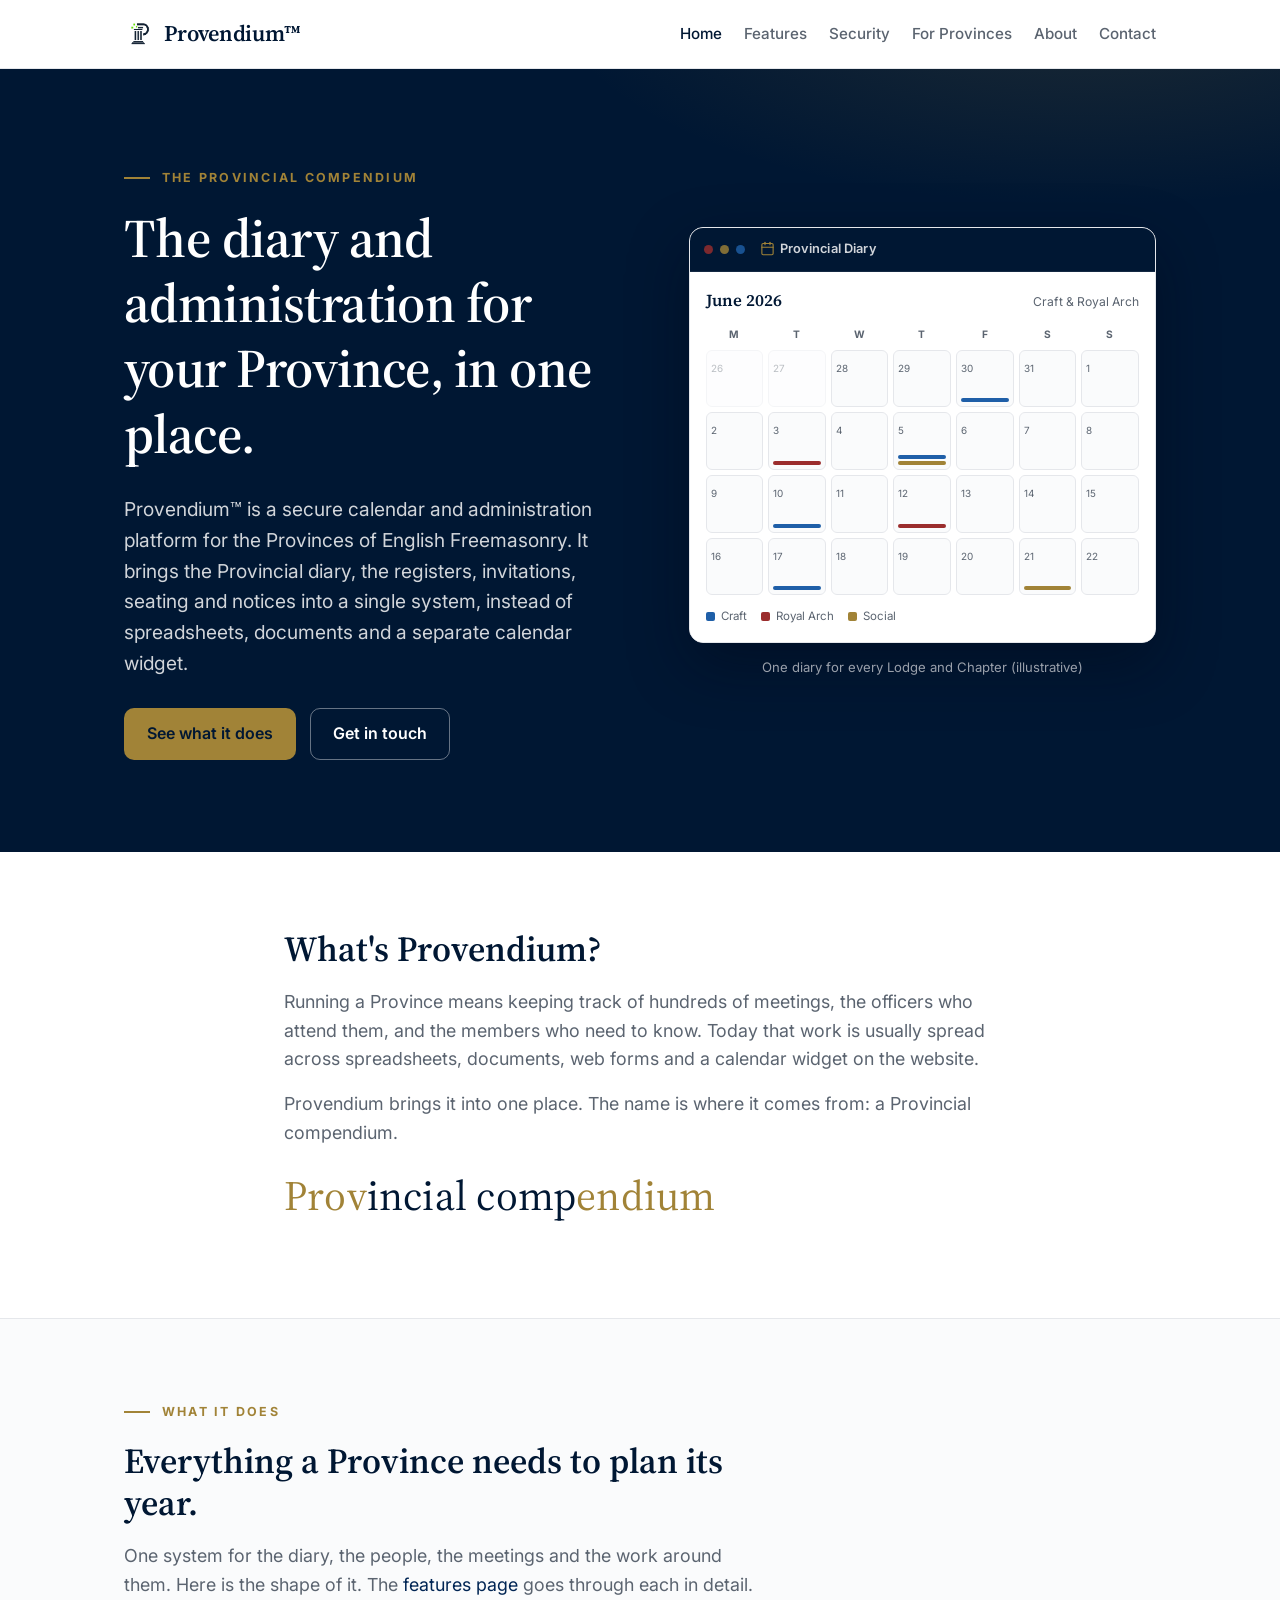
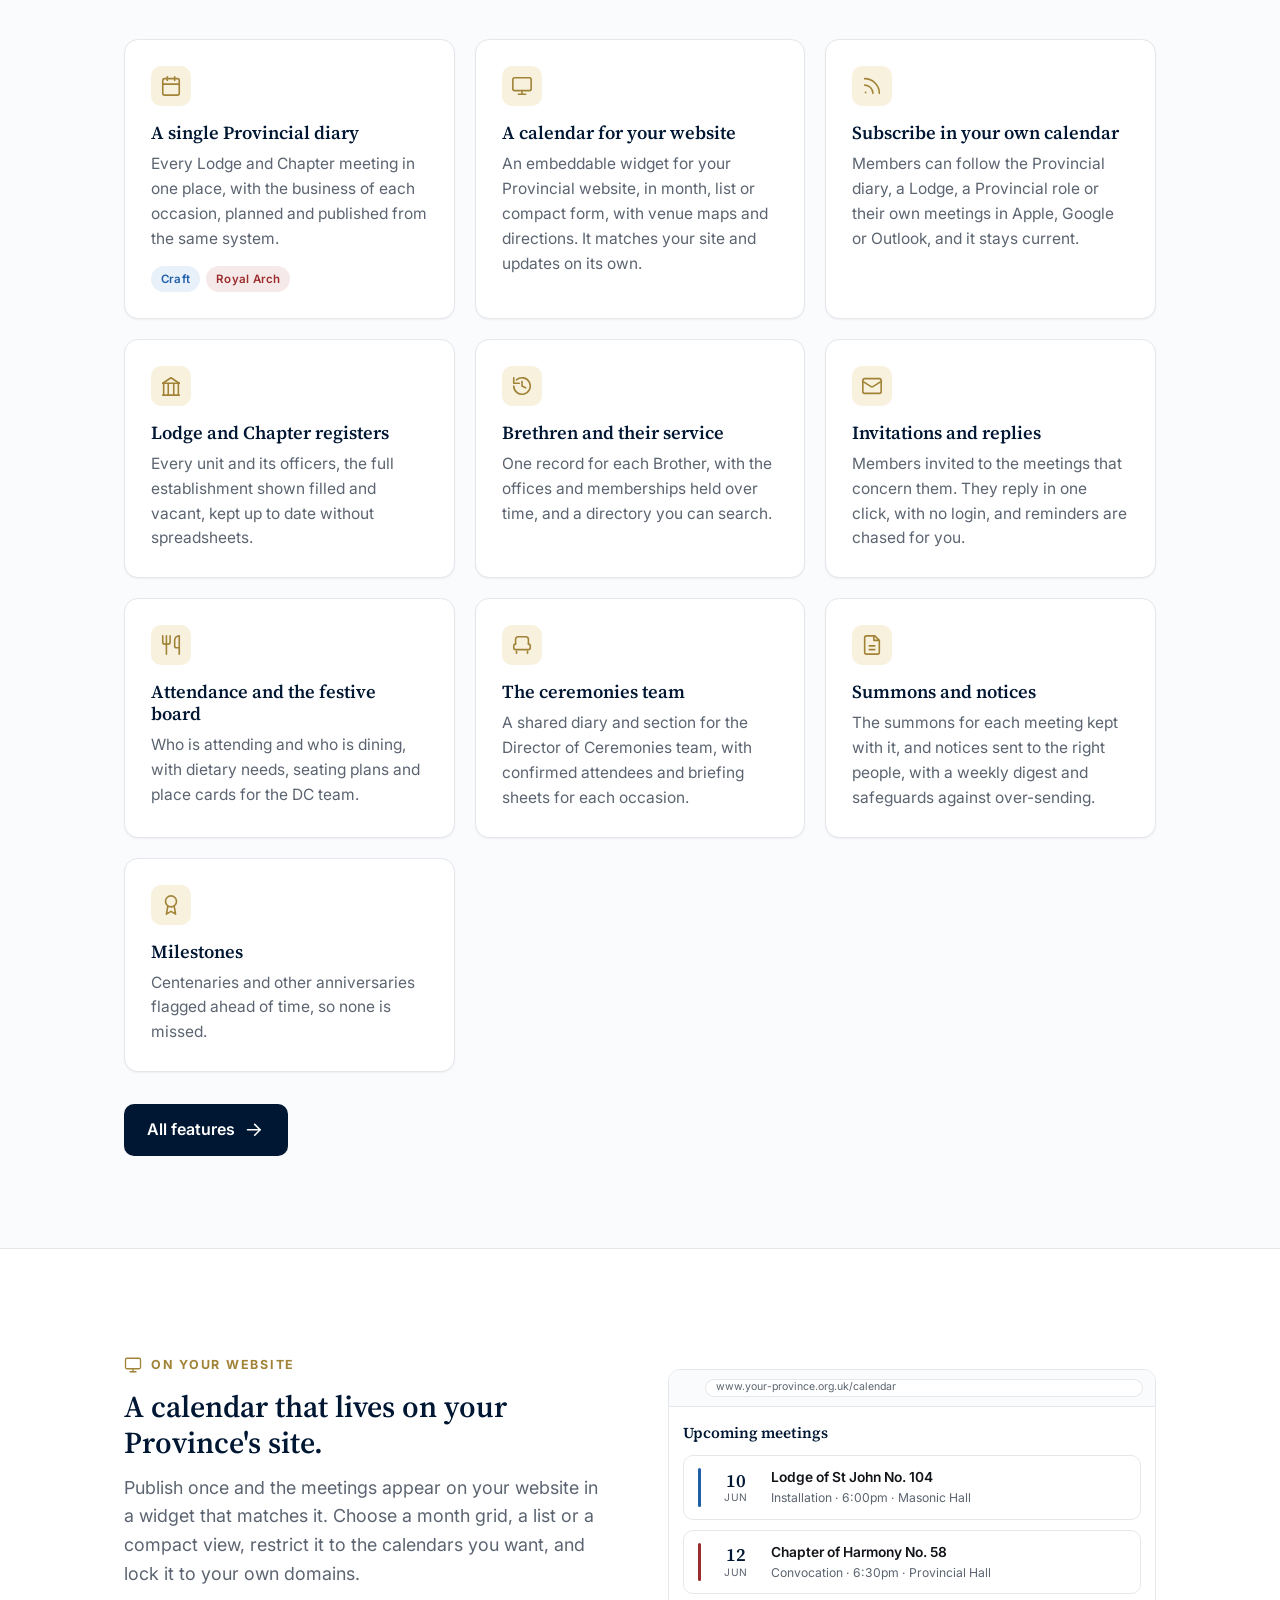
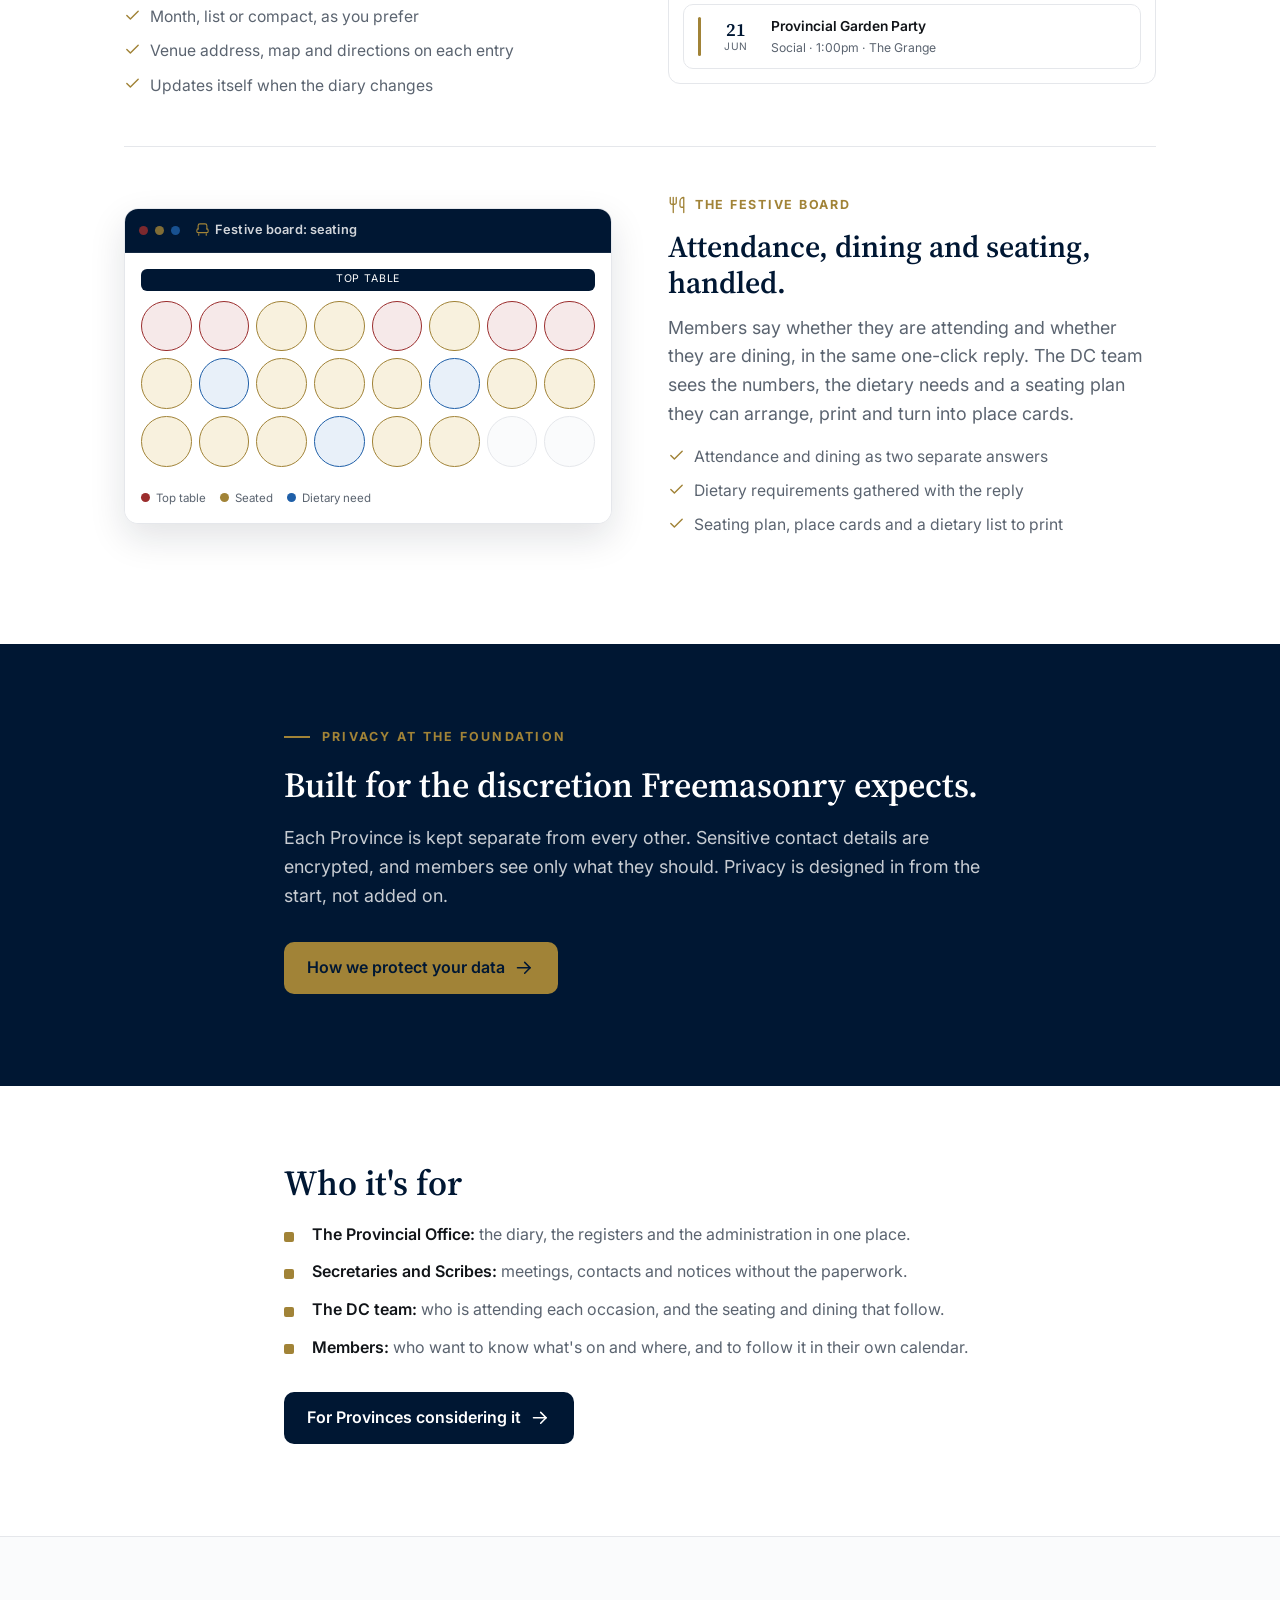
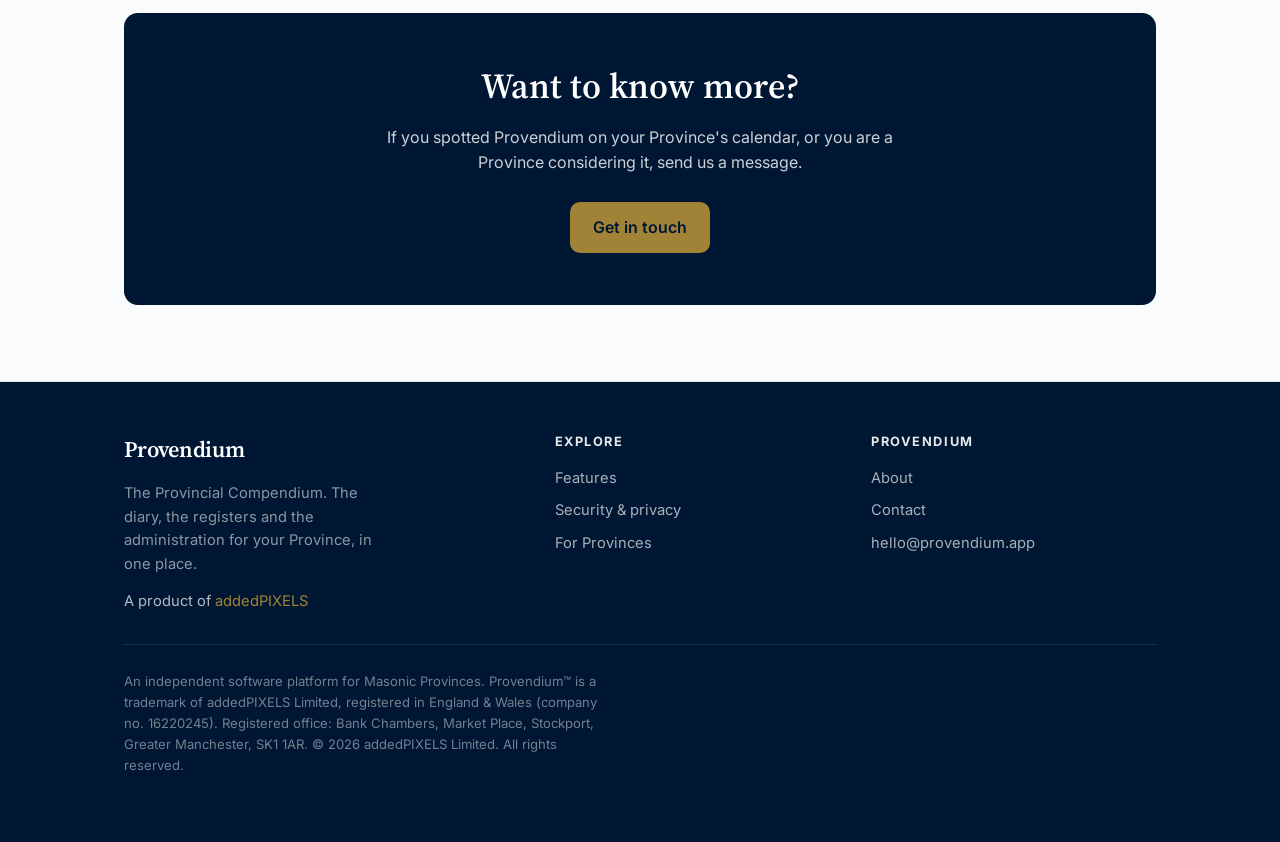
==== commit 1d7be062: "Space out UI mockups and add an accessible mobile hamburger Fix cramped mockups: meeting-row titles/" ====
--- a/index.html
+++ b/index.html
@@ -1,5 +1,5 @@
 <!doctype html>
-<html lang="en">
+<html lang="en" class="no-js">
 <head>
     <meta charset="utf-8">
     <meta name="viewport" content="width=device-width, initial-scale=1">
@@ -19,6 +19,7 @@
     <link rel="preconnect" href="https://fonts.gstatic.com" crossorigin>
     <link href="https://fonts.googleapis.com/css2?family=Inter:wght@400;500;600;700&family=Source+Serif+4:wght@500;600&display=swap" rel="stylesheet">
     <link rel="stylesheet" href="styles.css">
+    <script src="nav.js"></script>
 </head>
 <body>
     <a class="skip" href="#main">Skip to content</a>
@@ -29,7 +30,11 @@
                 <img class="brand-mark" src="provendium-mark.png" alt="" width="30" height="30">
                 <span>Provendium&trade;</span>
             </a>
-            <nav class="nav" aria-label="Primary">
+            <button class="nav-toggle" type="button" aria-expanded="false" aria-controls="primary-nav" aria-label="Menu">
+                <svg class="icon icon-menu" aria-hidden="true"><use href="icons.svg#i-menu"></use></svg>
+                <svg class="icon icon-close" aria-hidden="true"><use href="icons.svg#i-close"></use></svg>
+            </button>
+            <nav class="nav" id="primary-nav" aria-label="Primary">
                 <a href="index.html" aria-current="page">Home</a>
                 <a href="features.html">Features</a>
                 <a href="security.html">Security</a>
--- a/styles.css
+++ b/styles.css
@@ -286,14 +286,14 @@
 .cal-legend .l-social { background: var(--gold); }
 
 /* Meeting / RSVP mock */
-.mock-list { display: grid; gap: 9px; }
-.mock-item { display: flex; align-items: center; gap: 12px; padding: 11px 12px; border: 1px solid var(--border); border-radius: 10px; background: #fff; }
-.mock-item .when { text-align: center; min-width: 42px; }
+.mock-list { display: grid; gap: 10px; }
+.mock-item { display: flex; align-items: center; gap: 14px; padding: 12px 14px; border: 1px solid var(--border); border-radius: 10px; background: #fff; }
+.mock-item .when { text-align: center; min-width: 42px; display: flex; flex-direction: column; gap: 2px; }
 .mock-item .when .d { font-family: var(--font-serif); font-size: 1.15rem; font-weight: 600; color: var(--navy-deep); line-height: 1; }
-.mock-item .when .m { font-size: 0.64rem; text-transform: uppercase; letter-spacing: 0.06em; color: var(--ink-soft); }
+.mock-item .when .m { font-size: 0.64rem; text-transform: uppercase; letter-spacing: 0.06em; color: var(--ink-soft); line-height: 1; }
 .mock-item .body { flex: 1; min-width: 0; }
-.mock-item .body .t { font-weight: 600; color: var(--ink); font-size: 0.86rem; }
-.mock-item .body .s { color: var(--ink-soft); font-size: 0.76rem; }
+.mock-item .body .t { display: block; font-weight: 600; color: var(--ink); font-size: 0.86rem; line-height: 1.35; margin-bottom: 3px; }
+.mock-item .body .s { display: block; color: var(--ink-soft); font-size: 0.76rem; line-height: 1.4; }
 .mock-item .rail { width: 3px; align-self: stretch; border-radius: 3px; background: var(--gold); }
 .mock-item .rail.craft { background: var(--craft); }
 .mock-item .rail.ra { background: var(--ra); }
@@ -321,12 +321,12 @@
 
 /* Directory / roster mock */
 .roster { display: grid; gap: 0; border: 1px solid var(--border); border-radius: 10px; overflow: hidden; }
-.roster .r { display: flex; align-items: center; gap: 11px; padding: 10px 12px; }
+.roster .r { display: flex; align-items: center; gap: 13px; padding: 12px 14px; }
 .roster .r + .r { border-top: 1px solid var(--border); }
-.roster .r .av { width: 26px; height: 26px; border-radius: 50%; background: var(--navy); color: #fff; display: flex; align-items: center; justify-content: center; font-size: 0.66rem; font-weight: 700; flex-shrink: 0; }
-.roster .r .nm { flex: 1; font-size: 0.82rem; color: var(--ink); }
-.roster .r .nm small { display: block; color: var(--ink-soft); font-size: 0.72rem; }
-.roster .r .off { font-size: 0.72rem; color: var(--ink-soft); }
+.roster .r .av { width: 28px; height: 28px; border-radius: 50%; background: var(--navy); color: #fff; display: flex; align-items: center; justify-content: center; font-size: 0.66rem; font-weight: 700; flex-shrink: 0; }
+.roster .r .nm { flex: 1; font-size: 0.82rem; color: var(--ink); line-height: 1.3; }
+.roster .r .nm small { display: block; color: var(--ink-soft); font-size: 0.72rem; margin-top: 2px; }
+.roster .r .off { font-size: 0.72rem; color: var(--ink-soft); padding-left: 10px; white-space: nowrap; }
 .roster .r.vacant .nm { color: var(--ink-soft); font-style: italic; }
 
 /* Caption under a mock */
@@ -392,3 +392,33 @@
 
 /* Nav: keep six items tidy */
 @media (min-width: 861px) { .nav { gap: 22px; } }
+
+/* Mobile navigation — hamburger toggle (progressive enhancement) */
+.nav-toggle {
+    display: none; align-items: center; justify-content: center;
+    width: 44px; height: 44px; padding: 0; flex-shrink: 0;
+    background: transparent; border: 1px solid var(--border);
+    border-radius: 10px; color: var(--navy-deep); cursor: pointer;
+}
+.nav-toggle:hover { background: var(--surface-2); }
+.nav-toggle .icon { width: 22px; height: 22px; }
+.nav-toggle .icon-close { display: none; }
+.nav-toggle[aria-expanded="true"] .icon-menu { display: none; }
+.nav-toggle[aria-expanded="true"] .icon-close { display: inline-block; }
+
+@media (max-width: 820px) {
+    .nav-toggle { display: inline-flex; }
+    .nav {
+        display: none; width: 100%; flex-direction: column; align-items: stretch;
+        gap: 0; margin-top: 12px; border-top: 1px solid var(--border);
+    }
+    .nav.open { display: flex; }
+    .nav a { padding: 14px 4px; font-size: 1.02rem; border-bottom: 1px solid var(--border); }
+    .nav a[aria-current="page"] { color: var(--navy-deep); font-weight: 600; }
+}
+
+/* No-JS fallback: if scripting is off, show the links rather than hiding them */
+@media (max-width: 820px) {
+    html.no-js .nav { display: flex; }
+    html.no-js .nav-toggle { display: none; }
+}
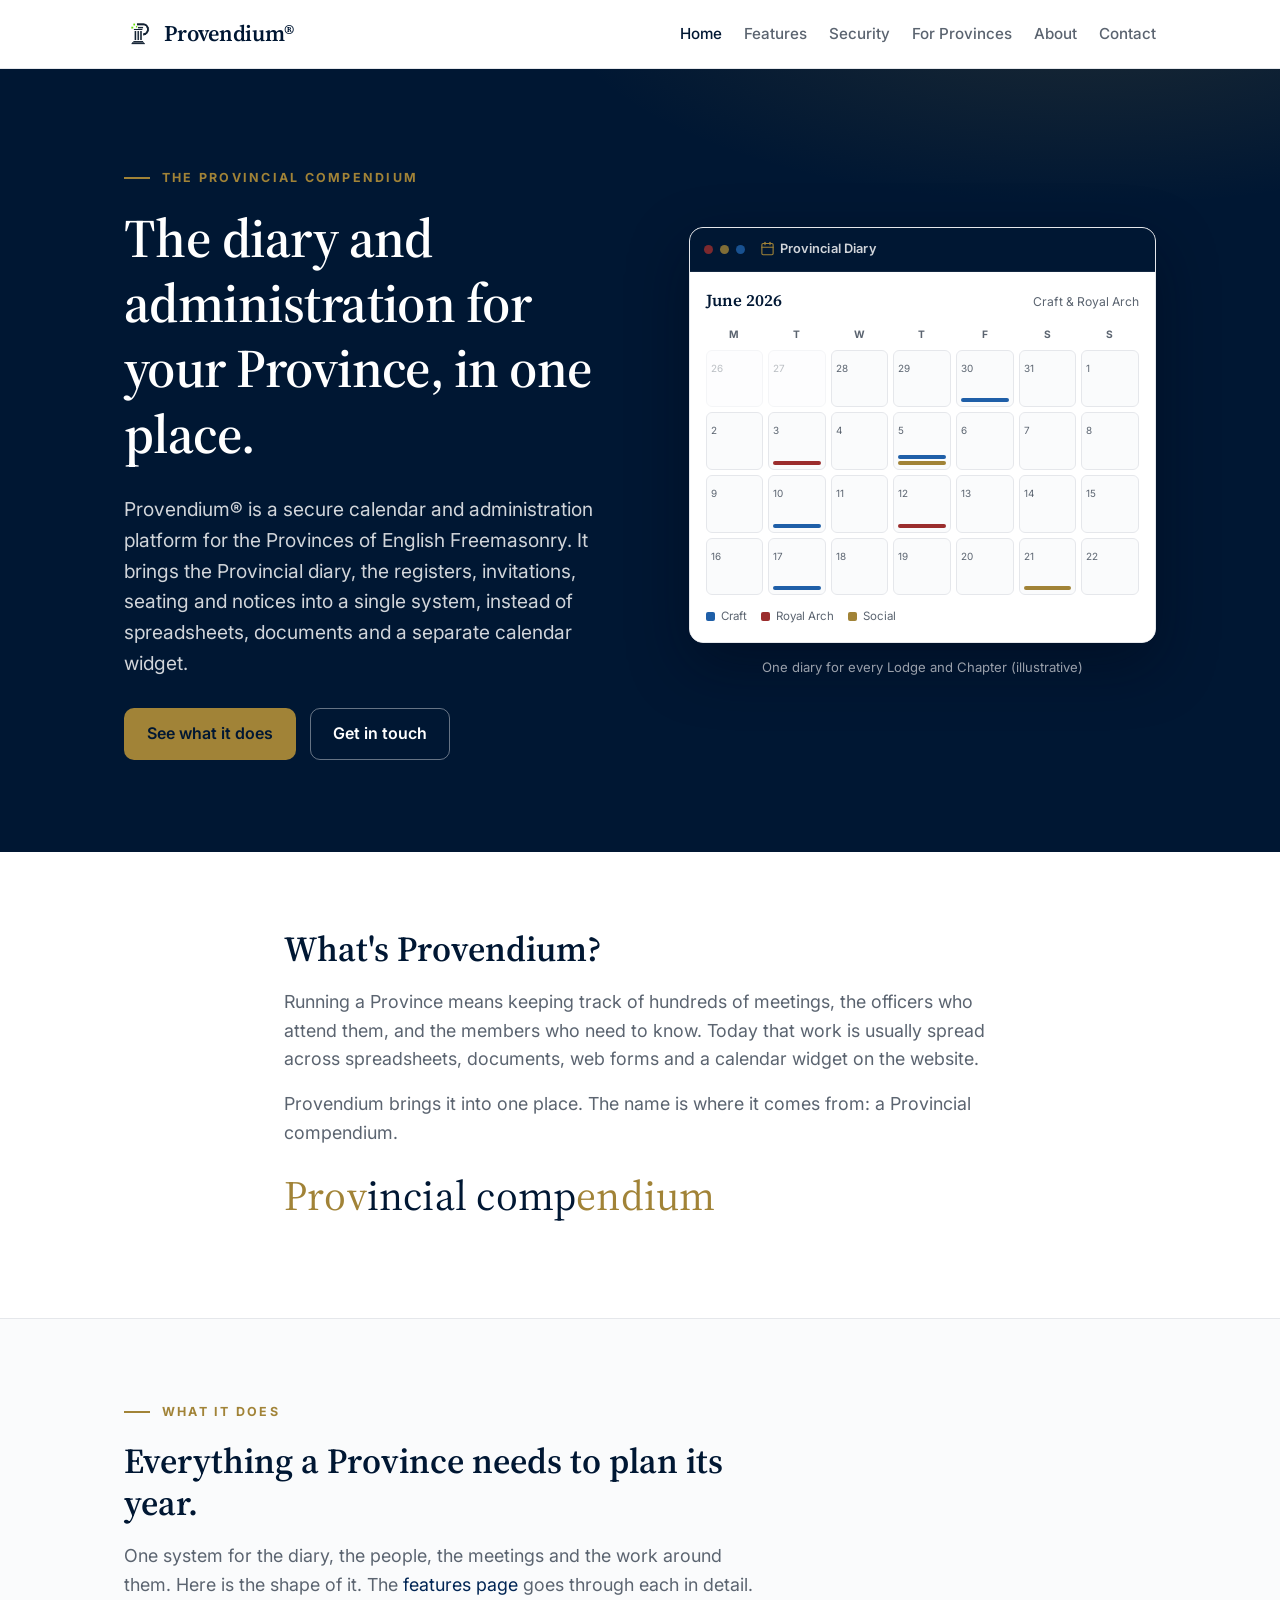
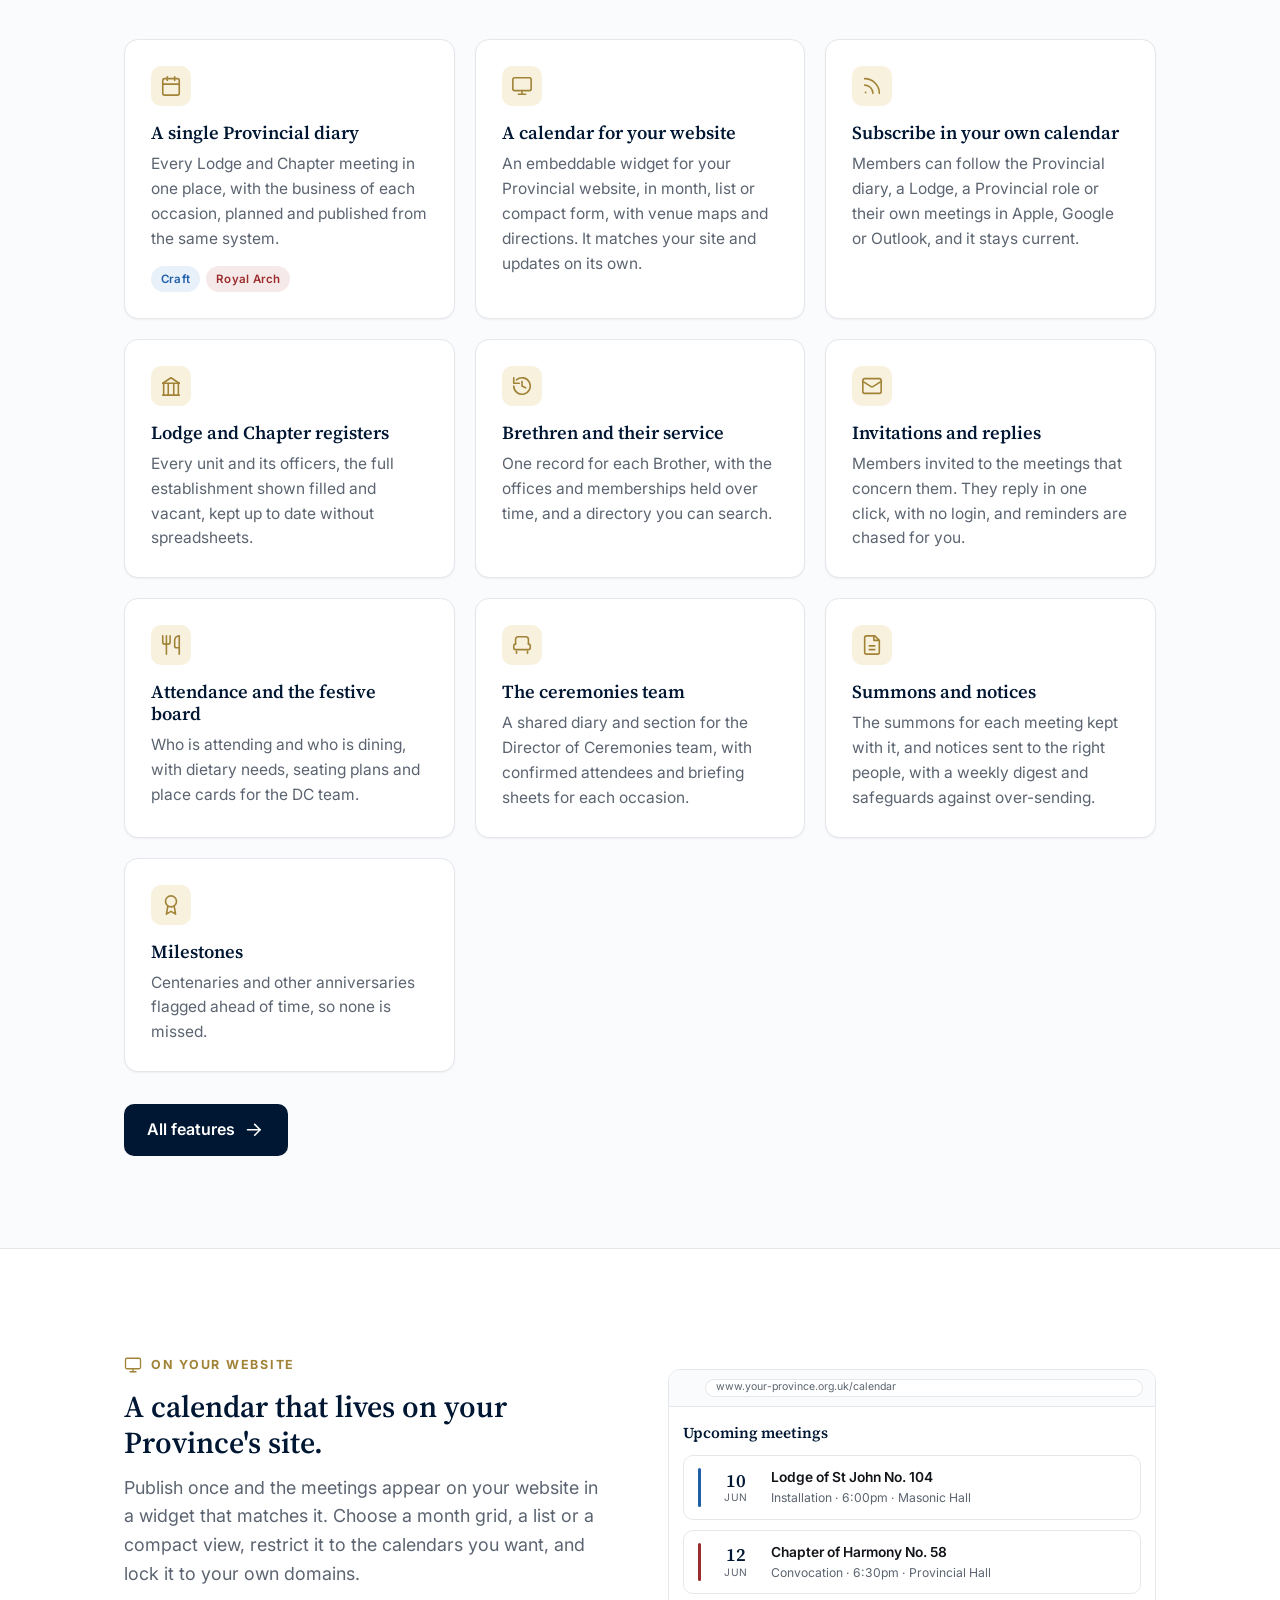
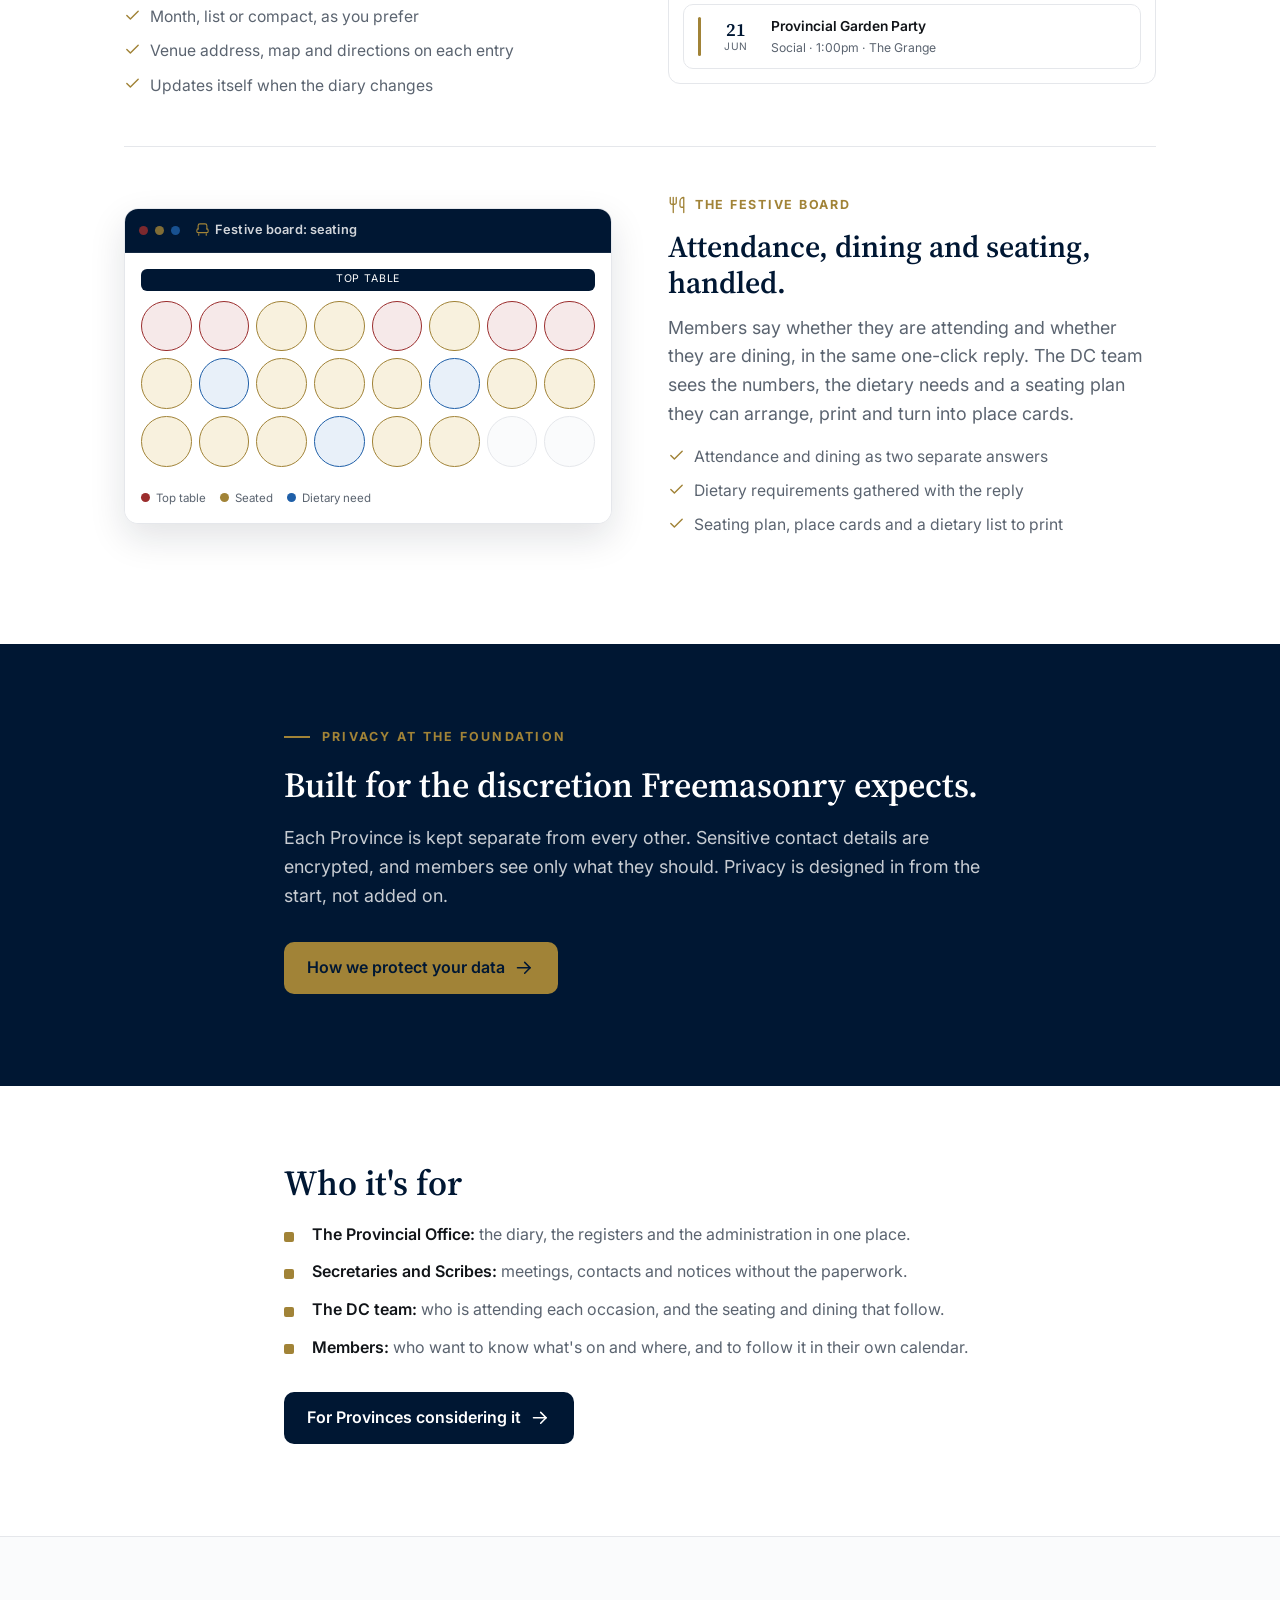
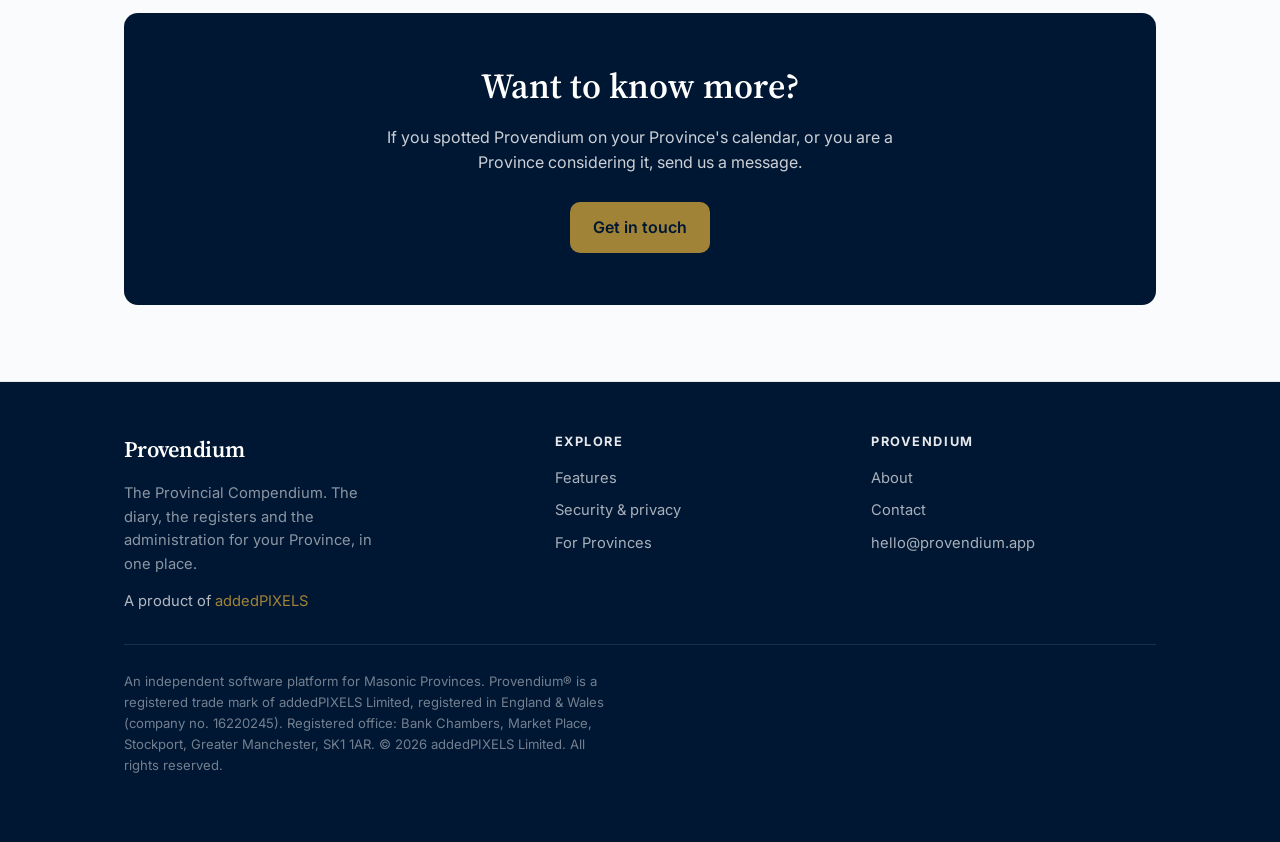
==== commit 674150a0: "Mark Provendium as a registered trade mark Provendium is now a registered trade mark, so replace ™ w" ====
--- a/index.html
+++ b/index.html
@@ -28,7 +28,7 @@
         <div class="container">
             <a class="brand" href="index.html">
                 <img class="brand-mark" src="provendium-mark.png" alt="" width="30" height="30">
-                <span>Provendium&trade;</span>
+                <span>Provendium&reg;</span>
             </a>
             <button class="nav-toggle" type="button" aria-expanded="false" aria-controls="primary-nav" aria-label="Menu">
                 <svg class="icon icon-menu" aria-hidden="true"><use href="icons.svg#i-menu"></use></svg>
@@ -51,7 +51,7 @@
                 <div class="hero-copy">
                     <p class="eyebrow ruled">The Provincial Compendium</p>
                     <h1>The diary and administration for your Province, in one place.</h1>
-                    <p class="lede">Provendium&trade; is a secure calendar and administration platform for the Provinces of English Freemasonry. It brings the Provincial diary, the registers, invitations, seating and notices into a single system, instead of spreadsheets, documents and a separate calendar widget.</p>
+                    <p class="lede">Provendium&reg; is a secure calendar and administration platform for the Provinces of English Freemasonry. It brings the Provincial diary, the registers, invitations, seating and notices into a single system, instead of spreadsheets, documents and a separate calendar widget.</p>
                     <div class="hero-actions">
                         <a class="btn btn-primary" href="features.html">See what it does</a>
                         <a class="btn btn-ghost" href="contact.html">Get in touch</a>
@@ -292,7 +292,7 @@
                 </div>
             </div>
             <hr class="foot-divider">
-            <p class="foot-small">An independent software platform for Masonic Provinces. Provendium&trade; is a trademark of addedPIXELS Limited, registered in England &amp; Wales (company no.&nbsp;16220245). Registered office: Bank Chambers, Market Place, Stockport, Greater Manchester, SK1&nbsp;1AR. &copy; 2026 addedPIXELS Limited. All rights reserved.</p>
+            <p class="foot-small">An independent software platform for Masonic Provinces. Provendium&reg; is a registered trade mark of addedPIXELS Limited, registered in England &amp; Wales (company no.&nbsp;16220245). Registered office: Bank Chambers, Market Place, Stockport, Greater Manchester, SK1&nbsp;1AR. &copy; 2026 addedPIXELS Limited. All rights reserved.</p>
         </div>
     </footer>
 </body>
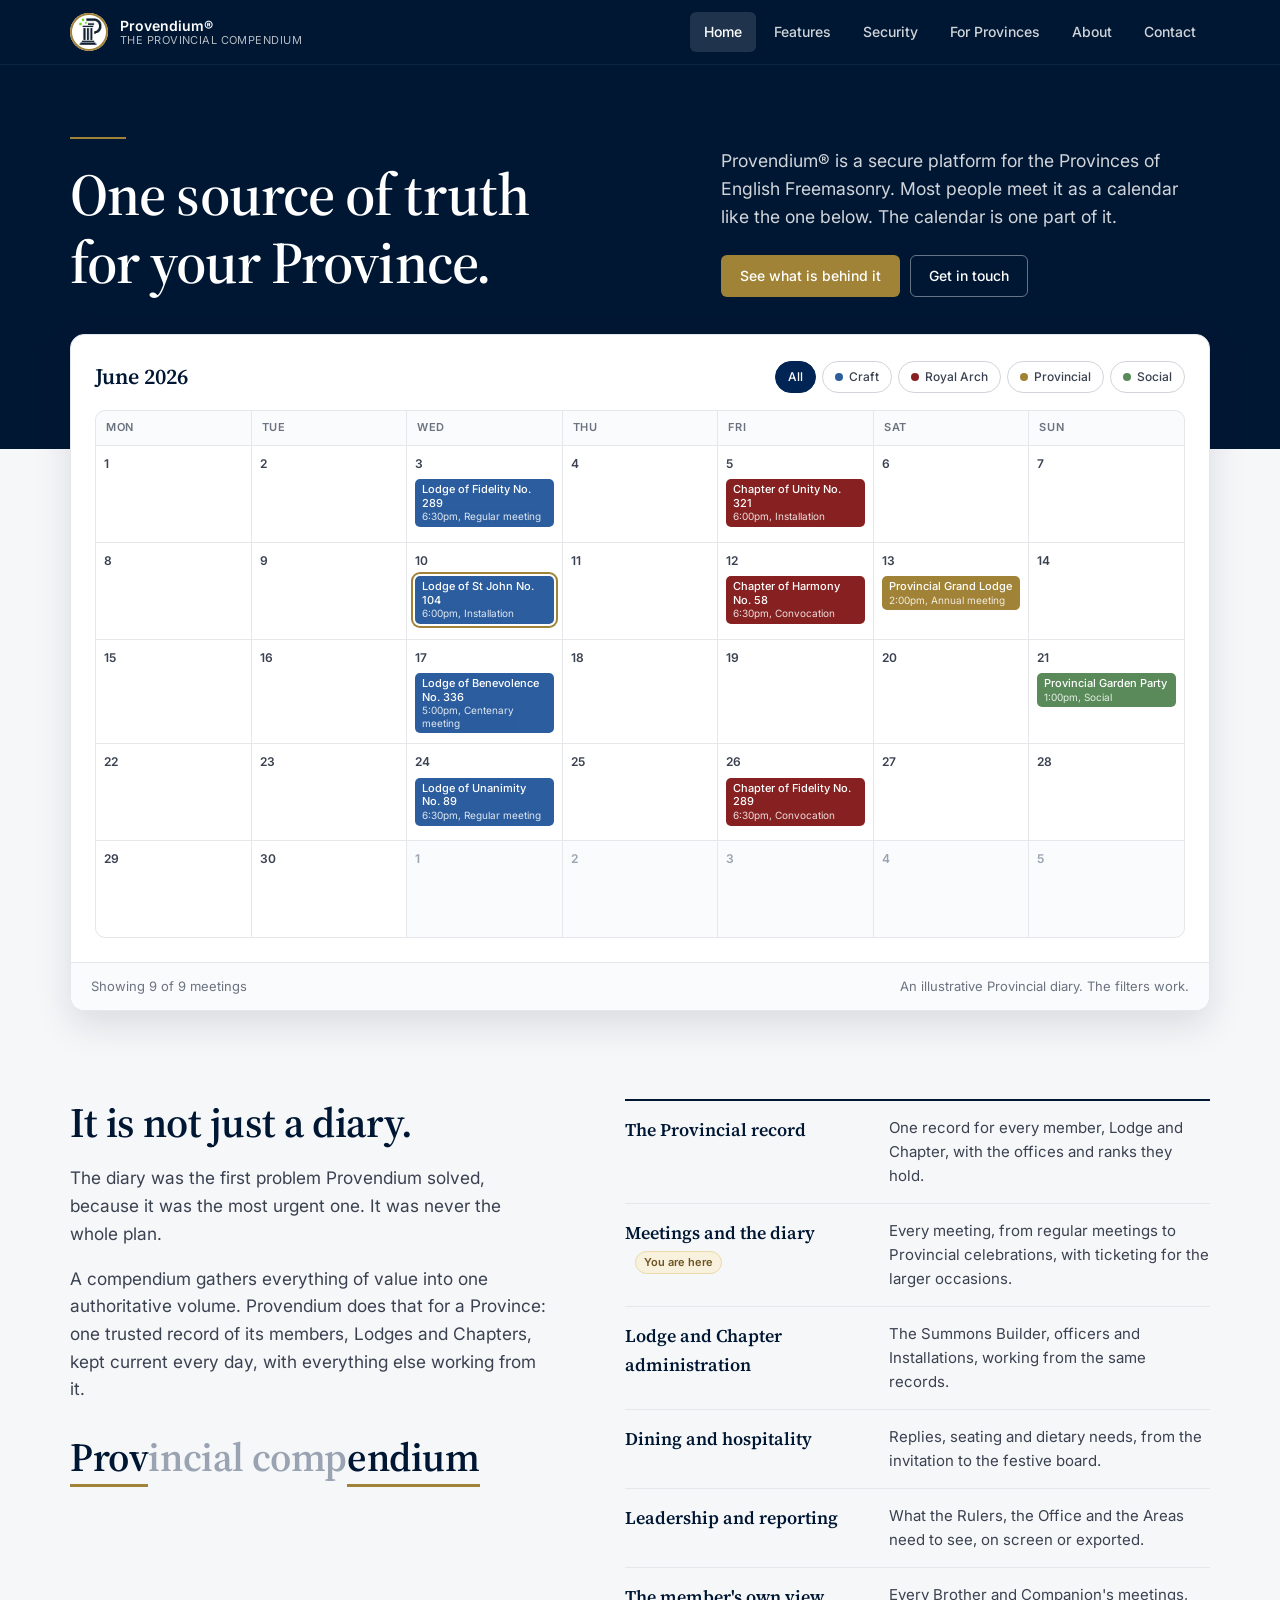
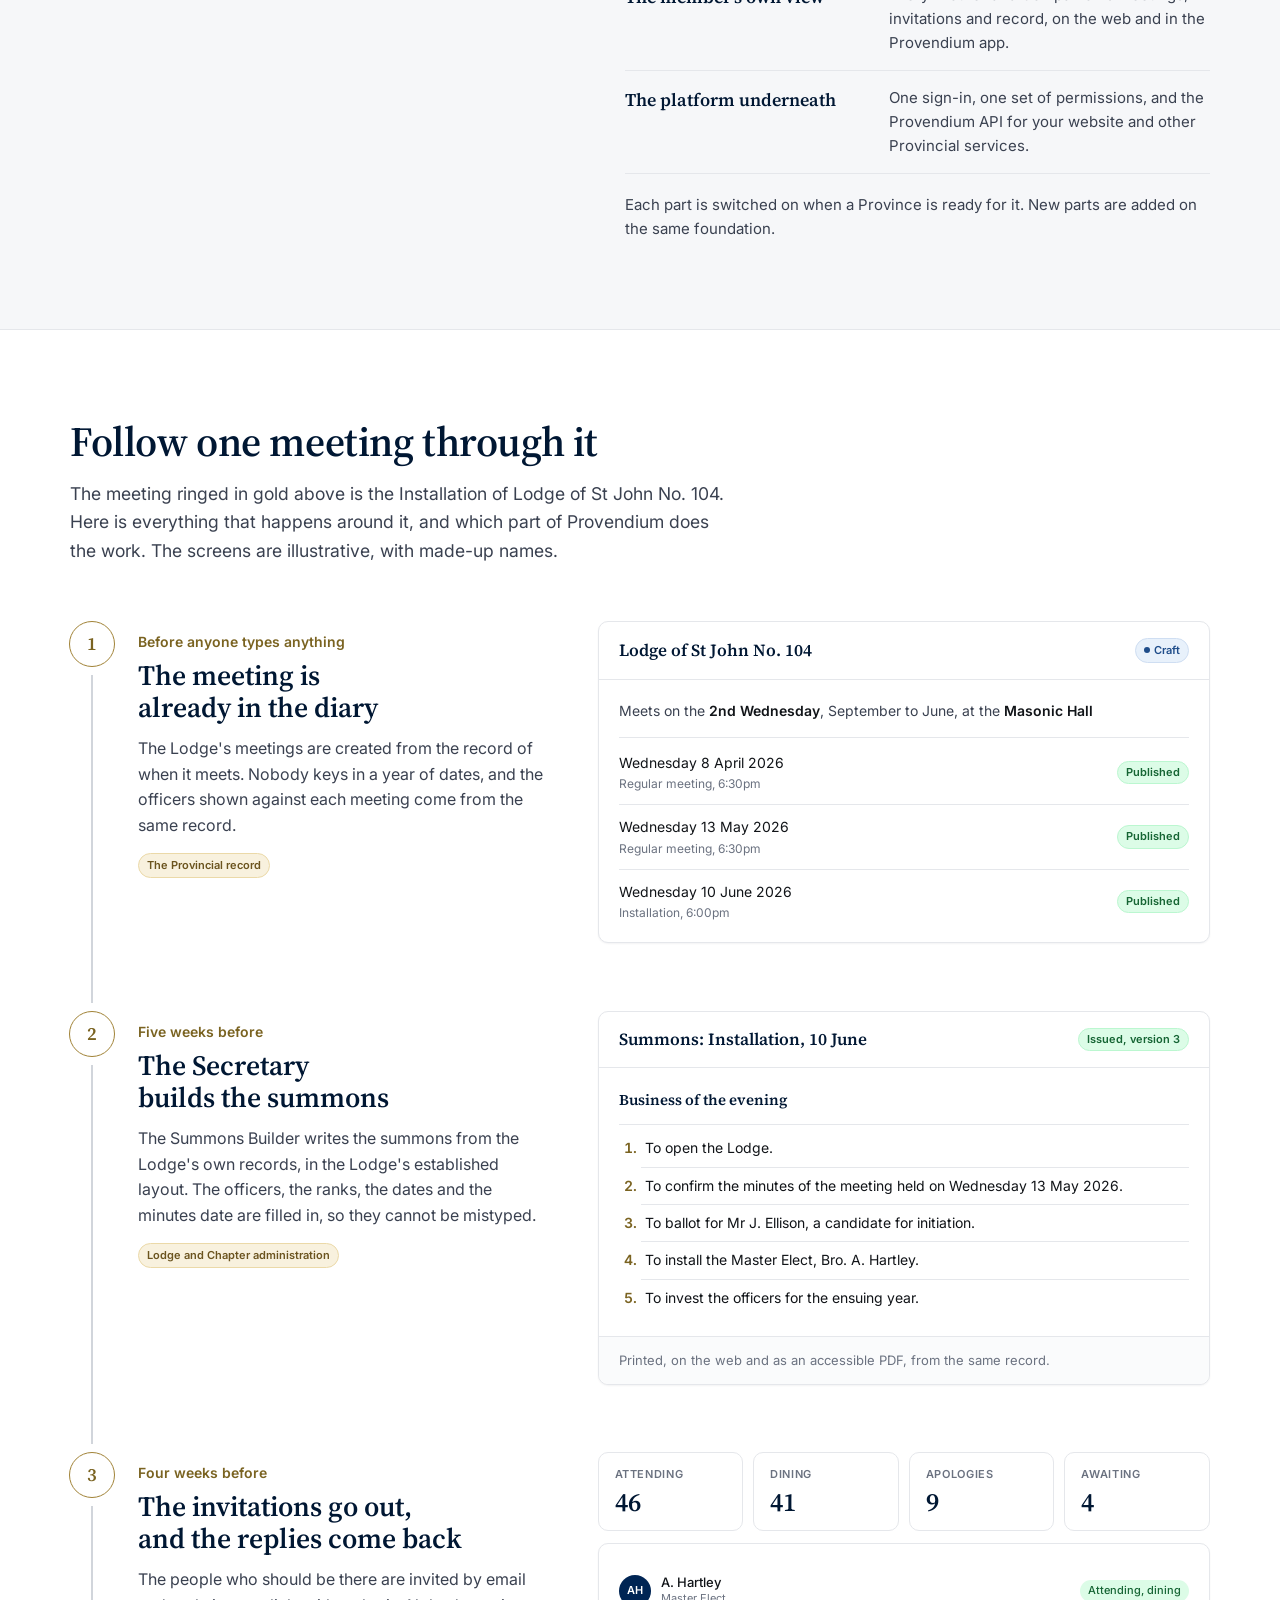
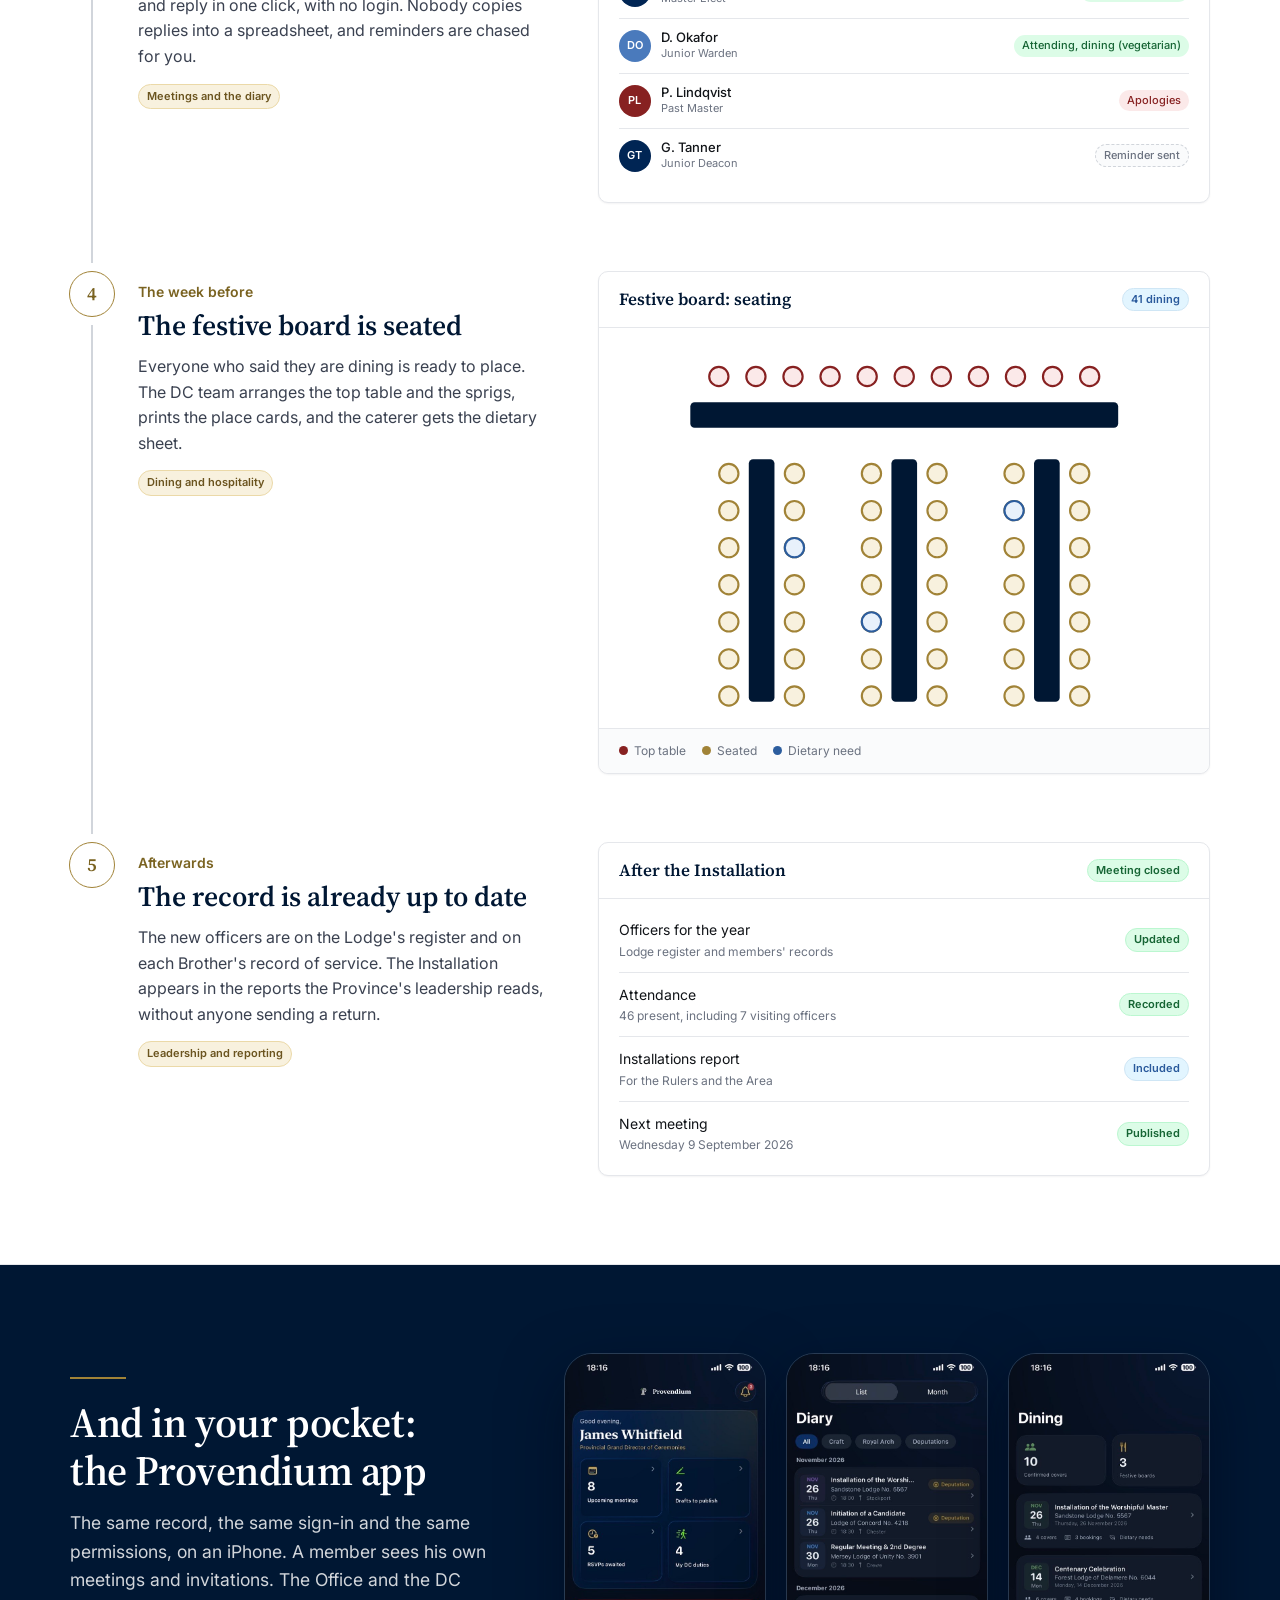
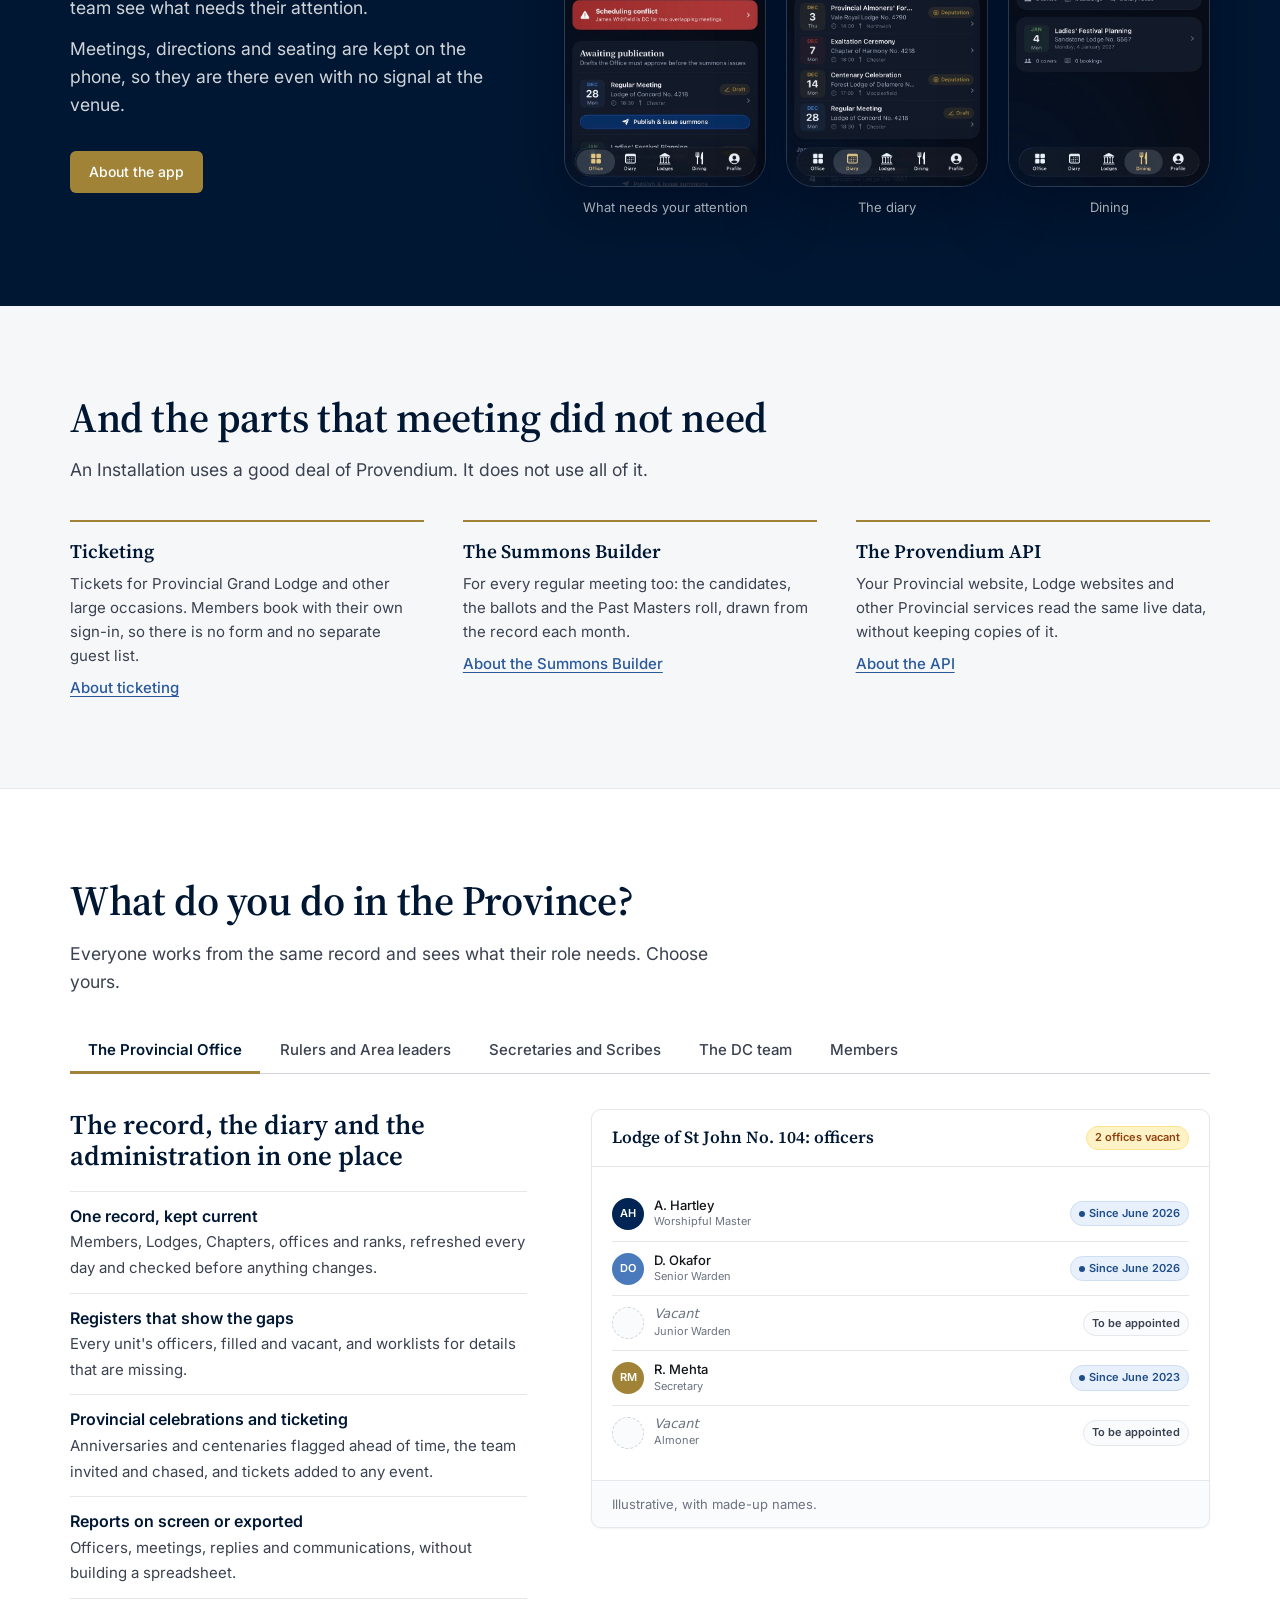
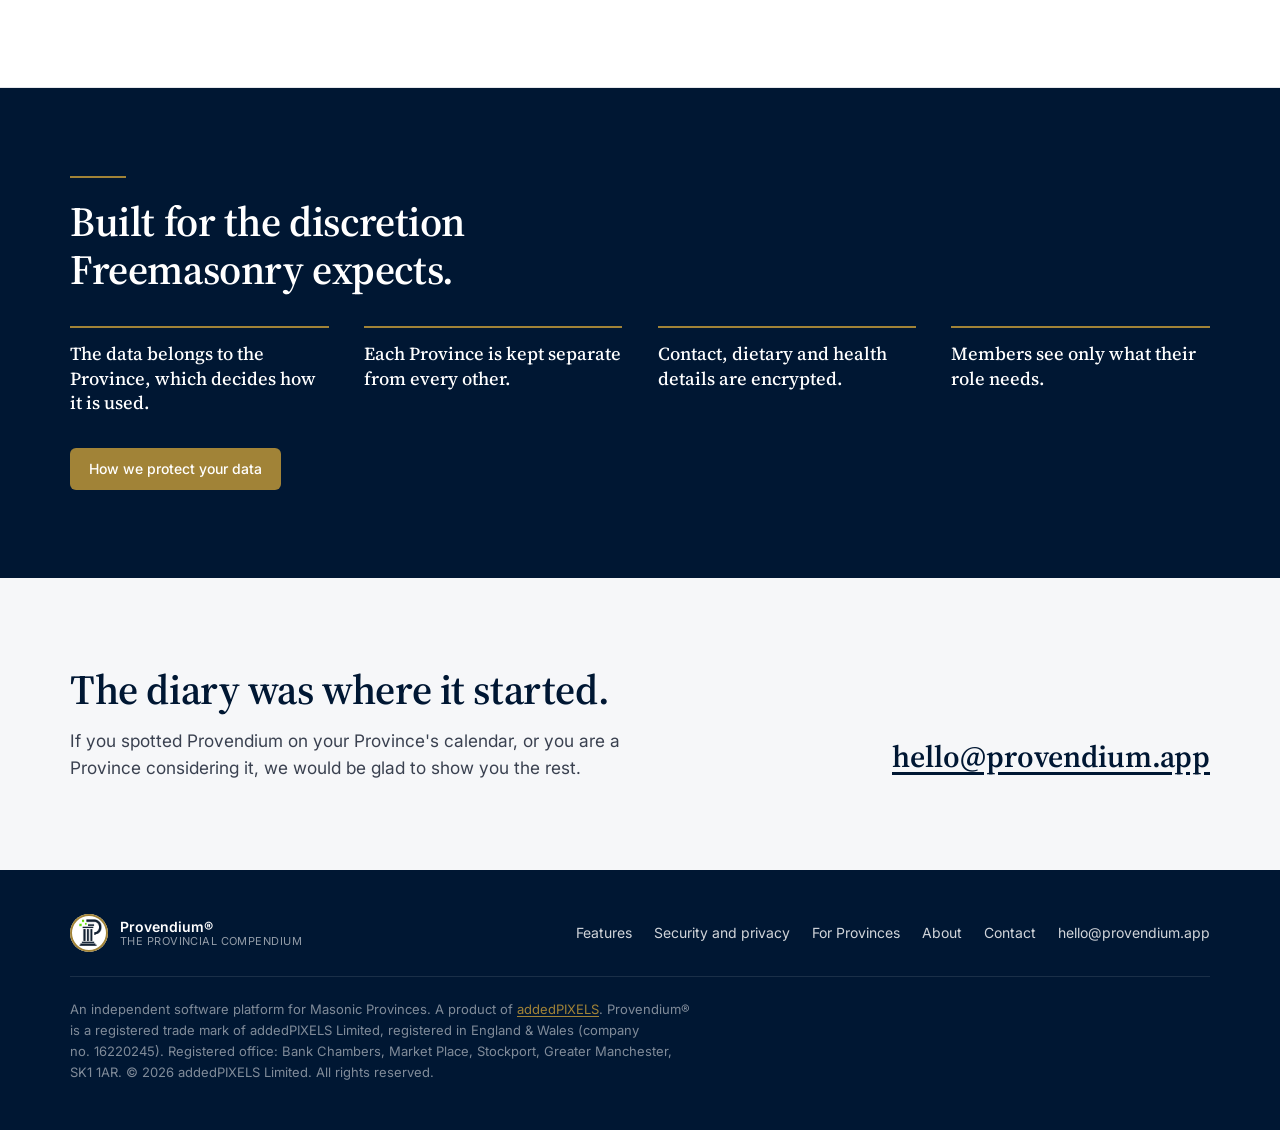
==== commit 47753d07: "Redesign the site on the app's brand and say it is not just a diary Rebuild all six pages on the pro" ====
--- a/index.html
+++ b/index.html
@@ -4,13 +4,13 @@
     <meta charset="utf-8">
     <meta name="viewport" content="width=device-width, initial-scale=1">
     <title>Provendium: the Provincial Compendium</title>
-    <meta name="description" content="Provendium is a secure calendar and administration platform for the Provinces of English Freemasonry. The diary, the registers, invitations, seating, summons and notices, in one place.">
+    <meta name="description" content="Provendium is one source of truth for a Masonic Province: the record of its members, Lodges and Chapters, with the diary, Lodge administration, dining, reporting and a member app working from it.">
     <link rel="canonical" href="https://provendium.app/">
     <link rel="icon" href="provendium-mark.png" type="image/png">
 
     <meta property="og:type" content="website">
     <meta property="og:title" content="Provendium: the Provincial Compendium">
-    <meta property="og:description" content="A secure calendar and administration platform for the Provinces of English Freemasonry.">
+    <meta property="og:description" content="One source of truth for a Masonic Province: the record, the diary, Lodge administration, dining and reporting in one secure platform.">
     <meta property="og:url" content="https://provendium.app/">
     <meta property="og:image" content="https://provendium.app/og.png">
     <meta name="twitter:card" content="summary_large_image">
@@ -20,22 +20,23 @@
     <link href="https://fonts.googleapis.com/css2?family=Inter:wght@400;500;600;700&family=Source+Serif+4:wght@500;600&display=swap" rel="stylesheet">
     <link rel="stylesheet" href="styles.css">
     <script src="nav.js"></script>
+    <script src="site.js" defer></script>
 </head>
 <body>
     <a class="skip" href="#main">Skip to content</a>
 
-    <header class="site-header">
-        <div class="container">
+    <header class="topbar">
+        <div class="page topbar-inner">
             <a class="brand" href="index.html">
-                <img class="brand-mark" src="provendium-mark.png" alt="" width="30" height="30">
-                <span>Provendium&reg;</span>
+                <span class="brand-mark"><img src="provendium-mark.png" alt="" width="38" height="38"></span>
+                <span class="brand-text"><span class="title">Provendium&reg;</span><span class="sub">The Provincial Compendium</span></span>
             </a>
             <button class="nav-toggle" type="button" aria-expanded="false" aria-controls="primary-nav" aria-label="Menu">
                 <svg class="icon icon-menu" aria-hidden="true"><use href="icons.svg#i-menu"></use></svg>
                 <svg class="icon icon-close" aria-hidden="true"><use href="icons.svg#i-close"></use></svg>
             </button>
-            <nav class="nav" id="primary-nav" aria-label="Primary">
-                <a href="index.html" aria-current="page">Home</a>
+            <nav class="topnav" id="primary-nav" aria-label="Primary">
+                <a href="index.html" class="active" aria-current="page">Home</a>
                 <a href="features.html">Features</a>
                 <a href="security.html">Security</a>
                 <a href="for-provinces.html">For Provinces</a>
@@ -46,253 +47,467 @@
     </header>
 
     <main id="main">
-        <section class="hero hero-split">
-            <div class="container fade-up">
-                <div class="hero-copy">
-                    <p class="eyebrow ruled">The Provincial Compendium</p>
-                    <h1>The diary and administration for your Province, in one place.</h1>
-                    <p class="lede">Provendium&reg; is a secure calendar and administration platform for the Provinces of English Freemasonry. It brings the Provincial diary, the registers, invitations, seating and notices into a single system, instead of spreadsheets, documents and a separate calendar widget.</p>
-                    <div class="hero-actions">
-                        <a class="btn btn-primary" href="features.html">See what it does</a>
-                        <a class="btn btn-ghost" href="contact.html">Get in touch</a>
-                    </div>
-                </div>
-                <div class="hero-visual">
-                    <div class="mock" role="img" aria-label="A Provincial diary showing Craft and Royal Arch meetings across a month.">
-                        <div class="mock-bar"><span class="dot"></span><span class="dot"></span><span class="dot"></span><span class="mock-title"><svg class="icon" aria-hidden="true"><use href="icons.svg#i-calendar"></use></svg>Provincial Diary</span></div>
-                        <div class="mock-body">
-                            <div class="cal-head"><span class="cal-month">June 2026</span><span class="cal-sub">Craft &amp; Royal Arch</span></div>
-                            <div class="cal-grid">
-                                <span class="dow">M</span><span class="dow">T</span><span class="dow">W</span><span class="dow">T</span><span class="dow">F</span><span class="dow">S</span><span class="dow">S</span>
-                                <div class="cal-cell dim"><span class="d">26</span></div>
-                                <div class="cal-cell dim"><span class="d">27</span></div>
-                                <div class="cal-cell"><span class="d">28</span></div>
-                                <div class="cal-cell"><span class="d">29</span></div>
-                                <div class="cal-cell"><span class="d">30</span><span class="ev craft"></span></div>
-                                <div class="cal-cell"><span class="d">31</span></div>
-                                <div class="cal-cell"><span class="d">1</span></div>
-                                <div class="cal-cell"><span class="d">2</span></div>
-                                <div class="cal-cell"><span class="d">3</span><span class="ev ra"></span></div>
-                                <div class="cal-cell"><span class="d">4</span></div>
-                                <div class="cal-cell"><span class="d">5</span><span class="ev craft two"></span><span class="ev gold" style="background:var(--gold)"></span></div>
-                                <div class="cal-cell"><span class="d">6</span></div>
-                                <div class="cal-cell"><span class="d">7</span></div>
-                                <div class="cal-cell"><span class="d">8</span></div>
-                                <div class="cal-cell"><span class="d">9</span></div>
-                                <div class="cal-cell"><span class="d">10</span><span class="ev craft"></span></div>
-                                <div class="cal-cell"><span class="d">11</span></div>
-                                <div class="cal-cell"><span class="d">12</span><span class="ev ra"></span></div>
-                                <div class="cal-cell"><span class="d">13</span></div>
-                                <div class="cal-cell"><span class="d">14</span></div>
-                                <div class="cal-cell"><span class="d">15</span></div>
-                                <div class="cal-cell"><span class="d">16</span></div>
-                                <div class="cal-cell"><span class="d">17</span><span class="ev craft"></span></div>
-                                <div class="cal-cell"><span class="d">18</span></div>
-                                <div class="cal-cell"><span class="d">19</span></div>
-                                <div class="cal-cell"><span class="d">20</span></div>
-                                <div class="cal-cell"><span class="d">21</span><span class="ev gold" style="background:var(--gold)"></span></div>
-                                <div class="cal-cell"><span class="d">22</span></div>
-                            </div>
-                            <div class="cal-legend"><span><i class="l-craft"></i>Craft</span><span><i class="l-ra"></i>Royal Arch</span><span><i class="l-social"></i>Social</span></div>
-                        </div>
-                    </div>
-                    <p class="mock-caption">One diary for every Lodge and Chapter (illustrative)</p>
-                </div>
-            </div>
-        </section>
-
-        <section class="section">
-            <div class="container narrow">
-                <h2>What's Provendium?</h2>
-                <p class="lead">Running a Province means keeping track of hundreds of meetings, the officers who attend them, and the members who need to know. Today that work is usually spread across spreadsheets, documents, web forms and a calendar widget on the website.</p>
-                <p class="lead">Provendium brings it into one place. The name is where it comes from: a Provincial compendium.</p>
-                <p class="etymology"><span class="hl">Prov</span>incial&nbsp;comp<span class="hl">endium</span></p>
-            </div>
-        </section>
-
-        <section class="section alt" id="what-it-does">
-            <div class="container">
-                <div class="section-head">
-                    <p class="eyebrow ruled">What it does</p>
-                    <h2>Everything a Province needs to plan its year.</h2>
-                    <p class="lead">One system for the diary, the people, the meetings and the work around them. Here is the shape of it. The <a href="features.html">features page</a> goes through each in detail.</p>
-                </div>
-                <div class="grid">
-                    <div class="card">
-                        <span class="mark" aria-hidden="true"><svg class="icon"><use href="icons.svg#i-calendar"></use></svg></span>
-                        <h3>A single Provincial diary</h3>
-                        <p>Every Lodge and Chapter meeting in one place, with the business of each occasion, planned and published from the same system.</p>
-                        <div class="card-tags"><span class="tag tag-craft">Craft</span><span class="tag tag-ra">Royal Arch</span></div>
-                    </div>
-                    <div class="card">
-                        <span class="mark" aria-hidden="true"><svg class="icon"><use href="icons.svg#i-monitor"></use></svg></span>
-                        <h3>A calendar for your website</h3>
-                        <p>An embeddable widget for your Provincial website, in month, list or compact form, with venue maps and directions. It matches your site and updates on its own.</p>
-                    </div>
-                    <div class="card">
-                        <span class="mark" aria-hidden="true"><svg class="icon"><use href="icons.svg#i-rss"></use></svg></span>
-                        <h3>Subscribe in your own calendar</h3>
-                        <p>Members can follow the Provincial diary, a Lodge, a Provincial role or their own meetings in Apple, Google or Outlook, and it stays current.</p>
-                    </div>
-                    <div class="card">
-                        <span class="mark" aria-hidden="true"><svg class="icon"><use href="icons.svg#i-landmark"></use></svg></span>
-                        <h3>Lodge and Chapter registers</h3>
-                        <p>Every unit and its officers, the full establishment shown filled and vacant, kept up to date without spreadsheets.</p>
-                    </div>
-                    <div class="card">
-                        <span class="mark" aria-hidden="true"><svg class="icon"><use href="icons.svg#i-history"></use></svg></span>
-                        <h3>Brethren and their service</h3>
-                        <p>One record for each Brother, with the offices and memberships held over time, and a directory you can search.</p>
-                    </div>
-                    <div class="card">
-                        <span class="mark" aria-hidden="true"><svg class="icon"><use href="icons.svg#i-mail"></use></svg></span>
-                        <h3>Invitations and replies</h3>
-                        <p>Members invited to the meetings that concern them. They reply in one click, with no login, and reminders are chased for you.</p>
-                    </div>
-                    <div class="card">
-                        <span class="mark" aria-hidden="true"><svg class="icon"><use href="icons.svg#i-utensils"></use></svg></span>
-                        <h3>Attendance and the festive board</h3>
-                        <p>Who is attending and who is dining, with dietary needs, seating plans and place cards for the DC team.</p>
-                    </div>
-                    <div class="card">
-                        <span class="mark" aria-hidden="true"><svg class="icon"><use href="icons.svg#i-armchair"></use></svg></span>
-                        <h3>The ceremonies team</h3>
-                        <p>A shared diary and section for the Director of Ceremonies team, with confirmed attendees and briefing sheets for each occasion.</p>
-                    </div>
-                    <div class="card">
-                        <span class="mark" aria-hidden="true"><svg class="icon"><use href="icons.svg#i-file"></use></svg></span>
-                        <h3>Summons and notices</h3>
-                        <p>The summons for each meeting kept with it, and notices sent to the right people, with a weekly digest and safeguards against over-sending.</p>
-                    </div>
-                    <div class="card">
-                        <span class="mark" aria-hidden="true"><svg class="icon"><use href="icons.svg#i-award"></use></svg></span>
-                        <h3>Milestones</h3>
-                        <p>Centenaries and other anniversaries flagged ahead of time, so none is missed.</p>
-                    </div>
-                </div>
-                <p class="mt-2"><a class="btn btn-navy" href="features.html">All features <svg class="icon" aria-hidden="true"><use href="icons.svg#i-arrow-right"></use></svg></a></p>
-            </div>
-        </section>
-
-        <section class="section">
-            <div class="container">
-                <div class="feature-row">
-                    <div class="feature-copy">
-                        <span class="kicker"><svg class="icon" aria-hidden="true"><use href="icons.svg#i-monitor"></use></svg>On your website</span>
-                        <h3>A calendar that lives on your Province's site.</h3>
-                        <p class="lead">Publish once and the meetings appear on your website in a widget that matches it. Choose a month grid, a list or a compact view, restrict it to the calendars you want, and lock it to your own domains.</p>
-                        <ul class="mini-list">
-                            <li><svg class="icon" aria-hidden="true"><use href="icons.svg#i-check-plain"></use></svg>Month, list or compact, as you prefer</li>
-                            <li><svg class="icon" aria-hidden="true"><use href="icons.svg#i-check-plain"></use></svg>Venue address, map and directions on each entry</li>
-                            <li><svg class="icon" aria-hidden="true"><use href="icons.svg#i-check-plain"></use></svg>Updates itself when the diary changes</li>
+        <section class="hero">
+            <div class="page">
+                <div>
+                    <span class="hero-divider"></span>
+                    <h1>One source of truth for your Province.</h1>
+                </div>
+                <div>
+                    <p>Provendium&reg; is a secure platform for the Provinces of English Freemasonry. Most people meet it as a calendar like the one below. The calendar is one part of it.</p>
+                    <div class="actions">
+                        <a class="btn btn-gold" href="#more">See what is behind it</a>
+                        <a class="btn btn-onnavy" href="contact.html">Get in touch</a>
+                    </div>
+                </div>
+            </div>
+        </section>
+
+        <div class="page diary-wrap" data-diary-scope>
+            <div class="pv-card diary-card">
+                <div class="pv-card-body">
+                    <div class="cal-controls">
+                        <span class="cal-month">June 2026</span>
+                        <div class="filter-row needs-js" role="group" aria-label="Show meetings">
+                            <button class="filter-pill" type="button" data-diary-filter="all" aria-pressed="true">All</button>
+                            <button class="filter-pill" type="button" data-diary-filter="craft" aria-pressed="false"><span class="dot craft"></span>Craft</button>
+                            <button class="filter-pill" type="button" data-diary-filter="arch" aria-pressed="false"><span class="dot arch"></span>Royal Arch</button>
+                            <button class="filter-pill" type="button" data-diary-filter="prov" aria-pressed="false"><span class="dot prov"></span>Provincial</button>
+                            <button class="filter-pill" type="button" data-diary-filter="social" aria-pressed="false"><span class="dot social"></span>Social</button>
+                        </div>
+                    </div>
+                    <div class="cal-grid" aria-hidden="true">
+                        <div class="cal-day-head">Mon</div><div class="cal-day-head">Tue</div><div class="cal-day-head">Wed</div><div class="cal-day-head">Thu</div><div class="cal-day-head">Fri</div><div class="cal-day-head">Sat</div><div class="cal-day-head">Sun</div>
+                        <div class="cal-cell"><span class="cal-num">1</span></div>
+                        <div class="cal-cell"><span class="cal-num">2</span></div>
+                        <div class="cal-cell"><span class="cal-num">3</span><span class="cal-evt craft" data-kind="craft"><span>Lodge of Fidelity No. 289</span><span class="t">6:30pm, Regular meeting</span></span></div>
+                        <div class="cal-cell"><span class="cal-num">4</span></div>
+                        <div class="cal-cell"><span class="cal-num">5</span><span class="cal-evt arch" data-kind="arch"><span>Chapter of Unity No. 321</span><span class="t">6:00pm, Installation</span></span></div>
+                        <div class="cal-cell"><span class="cal-num">6</span></div>
+                        <div class="cal-cell"><span class="cal-num">7</span></div>
+                        <div class="cal-cell"><span class="cal-num">8</span></div>
+                        <div class="cal-cell"><span class="cal-num">9</span></div>
+                        <div class="cal-cell"><span class="cal-num">10</span><span class="cal-evt craft is-focus" data-kind="craft"><span>Lodge of St John No. 104</span><span class="t">6:00pm, Installation</span></span></div>
+                        <div class="cal-cell"><span class="cal-num">11</span></div>
+                        <div class="cal-cell"><span class="cal-num">12</span><span class="cal-evt arch" data-kind="arch"><span>Chapter of Harmony No. 58</span><span class="t">6:30pm, Convocation</span></span></div>
+                        <div class="cal-cell"><span class="cal-num">13</span><span class="cal-evt prov" data-kind="prov"><span>Provincial Grand Lodge</span><span class="t">2:00pm, Annual meeting</span></span></div>
+                        <div class="cal-cell"><span class="cal-num">14</span></div>
+                        <div class="cal-cell"><span class="cal-num">15</span></div>
+                        <div class="cal-cell"><span class="cal-num">16</span></div>
+                        <div class="cal-cell"><span class="cal-num">17</span><span class="cal-evt craft" data-kind="craft"><span>Lodge of Benevolence No. 336</span><span class="t">5:00pm, Centenary meeting</span></span></div>
+                        <div class="cal-cell"><span class="cal-num">18</span></div>
+                        <div class="cal-cell"><span class="cal-num">19</span></div>
+                        <div class="cal-cell"><span class="cal-num">20</span></div>
+                        <div class="cal-cell"><span class="cal-num">21</span><span class="cal-evt social" data-kind="social"><span>Provincial Garden Party</span><span class="t">1:00pm, Social</span></span></div>
+                        <div class="cal-cell"><span class="cal-num">22</span></div>
+                        <div class="cal-cell"><span class="cal-num">23</span></div>
+                        <div class="cal-cell"><span class="cal-num">24</span><span class="cal-evt craft" data-kind="craft"><span>Lodge of Unanimity No. 89</span><span class="t">6:30pm, Regular meeting</span></span></div>
+                        <div class="cal-cell"><span class="cal-num">25</span></div>
+                        <div class="cal-cell"><span class="cal-num">26</span><span class="cal-evt arch" data-kind="arch"><span>Chapter of Fidelity No. 289</span><span class="t">6:30pm, Convocation</span></span></div>
+                        <div class="cal-cell"><span class="cal-num">27</span></div>
+                        <div class="cal-cell"><span class="cal-num">28</span></div>
+                        <div class="cal-cell"><span class="cal-num">29</span></div>
+                        <div class="cal-cell"><span class="cal-num">30</span></div>
+                        <div class="cal-cell dim"><span class="cal-num">1</span></div>
+                        <div class="cal-cell dim"><span class="cal-num">2</span></div>
+                        <div class="cal-cell dim"><span class="cal-num">3</span></div>
+                        <div class="cal-cell dim"><span class="cal-num">4</span></div>
+                        <div class="cal-cell dim"><span class="cal-num">5</span></div>
+                    </div>
+                    <ul class="cal-list">
+                        <li data-kind="craft"><span class="when"><b>3</b><span>Wed</span></span><span class="rail craft"></span><span class="what"><b>Lodge of Fidelity No. 289</b><span>Regular meeting, 6:30pm, Masonic Hall</span></span></li>
+                        <li data-kind="arch"><span class="when"><b>5</b><span>Fri</span></span><span class="rail arch"></span><span class="what"><b>Chapter of Unity No. 321</b><span>Installation, 6:00pm, Provincial Hall</span></span></li>
+                        <li data-kind="craft" class="is-focus"><span class="when"><b>10</b><span>Wed</span></span><span class="rail craft"></span><span class="what"><b>Lodge of St John No. 104</b><span>Installation, 6:00pm, Masonic Hall</span></span></li>
+                        <li data-kind="arch"><span class="when"><b>12</b><span>Fri</span></span><span class="rail arch"></span><span class="what"><b>Chapter of Harmony No. 58</b><span>Convocation, 6:30pm, Provincial Hall</span></span></li>
+                        <li data-kind="prov"><span class="when"><b>13</b><span>Sat</span></span><span class="rail prov"></span><span class="what"><b>Provincial Grand Lodge</b><span>Annual meeting, 2:00pm, Provincial Hall</span></span></li>
+                        <li data-kind="craft"><span class="when"><b>17</b><span>Wed</span></span><span class="rail craft"></span><span class="what"><b>Lodge of Benevolence No. 336</b><span>Centenary meeting, 5:00pm, Masonic Hall</span></span></li>
+                        <li data-kind="social"><span class="when"><b>21</b><span>Sun</span></span><span class="rail social"></span><span class="what"><b>Provincial Garden Party</b><span>Social, 1:00pm, The Grange</span></span></li>
+                        <li data-kind="craft"><span class="when"><b>24</b><span>Wed</span></span><span class="rail craft"></span><span class="what"><b>Lodge of Unanimity No. 89</b><span>Regular meeting, 6:30pm, Masonic Hall</span></span></li>
+                        <li data-kind="arch"><span class="when"><b>26</b><span>Fri</span></span><span class="rail arch"></span><span class="what"><b>Chapter of Fidelity No. 289</b><span>Convocation, 6:30pm, Provincial Hall</span></span></li>
+                    </ul>
+                </div>
+                <div class="pv-card-footer"><span data-diary-count aria-live="polite">Showing 9 of 9 meetings</span><span>An illustrative Provincial diary<span class="needs-js">. The filters work.</span></span></div>
+            </div>
+        </div>
+
+        <section class="band" id="more">
+            <div class="page more-than">
+                <div class="say">
+                    <h2>It is not just a diary.</h2>
+                    <p>The diary was the first problem Provendium solved, because it was the most urgent one. It was never the whole plan.</p>
+                    <p>A compendium gathers everything of value into one authoritative volume. Provendium does that for a Province: one trusted record of its members, Lodges and Chapters, kept current every day, with everything else working from it.</p>
+                    <p class="etymology" aria-label="Provincial compendium"><b>Prov</b>incial comp<b>endium</b></p>
+                </div>
+                <div>
+                    <dl class="parts">
+                        <div><dt><a href="features.html#record">The Provincial record</a></dt><dd>One record for every member, Lodge and Chapter, with the offices and ranks they hold.</dd></div>
+                        <div class="is-diary"><dt><a href="features.html#meetings">Meetings and the diary</a></dt><dd>Every meeting, from regular meetings to Provincial celebrations, with ticketing for the larger occasions.</dd></div>
+                        <div><dt><a href="features.html#administration">Lodge and Chapter administration</a></dt><dd>The Summons Builder, officers and Installations, working from the same records.</dd></div>
+                        <div><dt><a href="features.html#dining">Dining and hospitality</a></dt><dd>Replies, seating and dietary needs, from the invitation to the festive board.</dd></div>
+                        <div><dt><a href="features.html#reporting">Leadership and reporting</a></dt><dd>What the Rulers, the Office and the Areas need to see, on screen or exported.</dd></div>
+                        <div><dt><a href="features.html#members">The member's own view</a></dt><dd>Every Brother and Companion's meetings, invitations and record, on the web and in the Provendium app.</dd></div>
+                        <div><dt><a href="features.html#platform">The platform underneath</a></dt><dd>One sign-in, one set of permissions, and the Provendium API for your website and other Provincial services.</dd></div>
+                    </dl>
+                    <p class="parts-note">Each part is switched on when a Province is ready for it. New parts are added on the same foundation.</p>
+                </div>
+            </div>
+        </section>
+
+        <section class="band band-white" id="walk">
+            <div class="page">
+                <h2>Follow one meeting through it</h2>
+                <p class="sub">The meeting ringed in gold above is the Installation of Lodge of St John No. 104. Here is everything that happens around it, and which part of Provendium does the work. The screens are illustrative, with made-up names.</p>
+
+                <ol class="stages">
+                    <li class="stage">
+                        <div class="stage-rail" aria-hidden="true"></div>
+                        <div class="stage-main">
+                            <div class="stage-copy">
+                                <p class="when">Before anyone types anything</p>
+                                <h3>The meeting is already in the diary</h3>
+                                <p>The Lodge's meetings are created from the record of when it meets. Nobody keys in a year of dates, and the officers shown against each meeting come from the same record.</p>
+                                <span class="badge badge-prov part">The Provincial record</span>
+                            </div>
+                            <div class="pv-card">
+                                <div class="pv-card-header"><h3>Lodge of St John No. 104</h3><span class="badge badge-craft"><span class="dot"></span>Craft</span></div>
+                                <div class="pv-card-body">
+                                    <p class="rule">Meets on the <b>2nd Wednesday</b>, September to June, at the <b>Masonic Hall</b></p>
+                                    <ul class="rows">
+                                        <li><span>Wednesday 8 April 2026<small>Regular meeting, 6:30pm</small></span><span class="status-chip success">Published</span></li>
+                                        <li><span>Wednesday 13 May 2026<small>Regular meeting, 6:30pm</small></span><span class="status-chip success">Published</span></li>
+                                        <li><span>Wednesday 10 June 2026<small>Installation, 6:00pm</small></span><span class="status-chip success">Published</span></li>
+                                    </ul>
+                                </div>
+                            </div>
+                        </div>
+                    </li>
+
+                    <li class="stage">
+                        <div class="stage-rail" aria-hidden="true"></div>
+                        <div class="stage-main">
+                            <div class="stage-copy">
+                                <p class="when">Five weeks before</p>
+                                <h3>The Secretary builds the summons</h3>
+                                <p>The Summons Builder writes the summons from the Lodge's own records, in the Lodge's established layout. The officers, the ranks, the dates and the minutes date are filled in, so they cannot be mistyped.</p>
+                                <span class="badge badge-prov part">Lodge and Chapter administration</span>
+                            </div>
+                            <div class="pv-card">
+                                <div class="pv-card-header"><h3>Summons: Installation, 10 June</h3><span class="status-chip success">Issued, version 3</span></div>
+                                <div class="pv-card-body">
+                                    <p class="summons-head">Business of the evening</p>
+                                    <ol class="business">
+                                        <li>To open the Lodge.</li>
+                                        <li>To confirm the minutes of the meeting held on Wednesday 13 May 2026.</li>
+                                        <li>To ballot for Mr J. Ellison, a candidate for initiation.</li>
+                                        <li>To install the Master Elect, Bro. A. Hartley.</li>
+                                        <li>To invest the officers for the ensuing year.</li>
+                                    </ol>
+                                </div>
+                                <div class="pv-card-footer">Printed, on the web and as an accessible PDF, from the same record.</div>
+                            </div>
+                        </div>
+                    </li>
+
+                    <li class="stage">
+                        <div class="stage-rail" aria-hidden="true"></div>
+                        <div class="stage-main">
+                            <div class="stage-copy">
+                                <p class="when">Four weeks before</p>
+                                <h3>The invitations go out, and the replies come back</h3>
+                                <p>The people who should be there are invited by email and reply in one click, with no login. Nobody copies replies into a spreadsheet, and reminders are chased for you.</p>
+                                <span class="badge badge-prov part">Meetings and the diary</span>
+                            </div>
+                            <div class="stack">
+                                <div class="kpis">
+                                    <div class="kpi"><div class="k">Attending</div><div class="v">46</div></div>
+                                    <div class="kpi"><div class="k">Dining</div><div class="v">41</div></div>
+                                    <div class="kpi"><div class="k">Apologies</div><div class="v">9</div></div>
+                                    <div class="kpi"><div class="k">Awaiting</div><div class="v">4</div></div>
+                                </div>
+                                <div class="pv-card">
+                                    <div class="pv-card-body">
+                                        <ul class="people">
+                                            <li><span class="person"><span class="pa">AH</span><span><span class="pn">A. Hartley</span><span class="pr">Master Elect</span></span></span><span class="rsvp-chip rsvp-yes">Attending, dining</span></li>
+                                            <li><span class="person"><span class="pa alt">DO</span><span><span class="pn">D. Okafor</span><span class="pr">Junior Warden</span></span></span><span class="rsvp-chip rsvp-yes">Attending, dining (vegetarian)</span></li>
+                                            <li><span class="person"><span class="pa alt3">PL</span><span><span class="pn">P. Lindqvist</span><span class="pr">Past Master</span></span></span><span class="rsvp-chip rsvp-no">Apologies</span></li>
+                                            <li><span class="person"><span class="pa">GT</span><span><span class="pn">G. Tanner</span><span class="pr">Junior Deacon</span></span></span><span class="rsvp-chip rsvp-pending">Reminder sent</span></li>
+                                        </ul>
+                                    </div>
+                                </div>
+                            </div>
+                        </div>
+                    </li>
+
+                    <li class="stage">
+                        <div class="stage-rail" aria-hidden="true"></div>
+                        <div class="stage-main">
+                            <div class="stage-copy">
+                                <p class="when">The week before</p>
+                                <h3>The festive board is seated</h3>
+                                <p>Everyone who said they are dining is ready to place. The DC team arranges the top table and the sprigs, prints the place cards, and the caterer gets the dietary sheet.</p>
+                                <span class="badge badge-prov part">Dining and hospitality</span>
+                            </div>
+                            <div class="pv-card">
+                                <div class="pv-card-header"><h3>Festive board: seating</h3><span class="status-chip info">41 dining</span></div>
+                                <div class="pv-card-body">
+                                <svg class="plan" viewBox="0 0 400 252" role="img" aria-label="A seating plan: a top table across the head of the room and three sprigs running down from it, with a few seats marked for dietary needs.">
+                                    <g fill="none" stroke-linecap="round" stroke-dasharray="0 26">
+                                        <path stroke="#872121" stroke-width="15" d="M70 20h270"/><path stroke="#fbe9e9" stroke-width="12" d="M70 20h270"/>
+                                        <path stroke="#a18337" stroke-width="15" d="M77 88v160M123 88v160M177 88v160M223 88v160M277 88v160M323 88v160"/>
+                                        <path stroke="#f8f1de" stroke-width="12" d="M77 88v160M123 88v160M177 88v160M223 88v160M277 88v160M323 88v160"/>
+                                    </g>
+                                    <g fill="#e8f1fb" stroke="#2c5d9e" stroke-width="1.5"><circle cx="123" cy="140" r="6.75"/><circle cx="177" cy="192" r="6.75"/><circle cx="277" cy="114" r="6.75"/></g>
+                                    <g fill="#001733"><rect x="50" y="38" width="300" height="18" rx="3"/><rect x="91" y="78" width="18" height="170" rx="3"/><rect x="191" y="78" width="18" height="170" rx="3"/><rect x="291" y="78" width="18" height="170" rx="3"/></g>
+                                </svg>
+                                </div>
+                                <div class="pv-card-footer"><div class="legend"><span><i style="background:var(--color-arch)"></i>Top table</span><span><i style="background:var(--color-provincial)"></i>Seated</span><span><i style="background:var(--color-craft)"></i>Dietary need</span></div></div>
+                            </div>
+                        </div>
+                    </li>
+
+                    <li class="stage">
+                        <div class="stage-rail" aria-hidden="true"></div>
+                        <div class="stage-main">
+                            <div class="stage-copy">
+                                <p class="when">Afterwards</p>
+                                <h3>The record is already up to date</h3>
+                                <p>The new officers are on the Lodge's register and on each Brother's record of service. The Installation appears in the reports the Province's leadership reads, without anyone sending a return.</p>
+                                <span class="badge badge-prov part">Leadership and reporting</span>
+                            </div>
+                            <div class="pv-card">
+                                <div class="pv-card-header"><h3>After the Installation</h3><span class="status-chip success">Meeting closed</span></div>
+                                <div class="pv-card-body">
+                                    <ul class="rows">
+                                        <li><span>Officers for the year<small>Lodge register and members' records</small></span><span class="status-chip success">Updated</span></li>
+                                        <li><span>Attendance<small>46 present, including 7 visiting officers</small></span><span class="status-chip success">Recorded</span></li>
+                                        <li><span>Installations report<small>For the Rulers and the Area</small></span><span class="status-chip info">Included</span></li>
+                                        <li><span>Next meeting<small>Wednesday 9 September 2026</small></span><span class="status-chip success">Published</span></li>
+                                    </ul>
+                                </div>
+                            </div>
+                        </div>
+                    </li>
+                </ol>
+            </div>
+        </section>
+
+        <section class="band app" id="app">
+            <div class="page app-grid">
+                <div>
+                    <span class="hero-divider"></span>
+                    <h2>And in your pocket: the Provendium app</h2>
+                    <p class="sub">The same record, the same sign-in and the same permissions, on an iPhone. A member sees his own meetings and invitations. The Office and the DC team see what needs their attention.</p>
+                    <p class="sub">Meetings, directions and seating are kept on the phone, so they are there even with no signal at the venue.</p>
+                    <p class="after"><a class="btn btn-gold" href="features.html#members">About the app</a></p>
+                </div>
+                <div class="shots">
+                    <figure class="shot"><img src="app-office.jpg" alt="The Provendium app's home screen for a Provincial Grand Director of Ceremonies, showing upcoming meetings, drafts to publish, replies awaited and DC duties." width="591" height="1280" loading="lazy"><figcaption>What needs your attention</figcaption></figure>
+                    <figure class="shot"><img src="app-diary.jpg" alt="The Provendium app's Diary screen, listing meetings by month with filters for Craft, Royal Arch and deputations." width="591" height="1280" loading="lazy"><figcaption>The diary</figcaption></figure>
+                    <figure class="shot"><img src="app-dining.jpg" alt="The Provendium app's Dining screen, listing festive boards with their covers, bookings and dietary needs." width="591" height="1280" loading="lazy"><figcaption>Dining</figcaption></figure>
+                </div>
+            </div>
+        </section>
+
+        <section class="band">
+            <div class="page">
+                <h2>And the parts that meeting did not need</h2>
+                <p class="sub">An Installation uses a good deal of Provendium. It does not use all of it.</p>
+                <ul class="also three">
+                    <li><strong>Ticketing</strong>Tickets for Provincial Grand Lodge and other large occasions. Members book with their own sign-in, so there is no form and no separate guest list.<br><a href="features.html#meetings">About ticketing</a></li>
+                    <li><strong>The Summons Builder</strong>For every regular meeting too: the candidates, the ballots and the Past Masters roll, drawn from the record each month.<br><a href="features.html#administration">About the Summons Builder</a></li>
+                    <li><strong>The Provendium API</strong>Your Provincial website, Lodge websites and other Provincial services read the same live data, without keeping copies of it.<br><a href="features.html#platform">About the API</a></li>
+                </ul>
+            </div>
+        </section>
+
+        <section class="band band-white" id="roles">
+            <div class="page">
+                <h2>What do you do in the Province?</h2>
+                <p class="sub">Everyone works from the same record and sees what their role needs.<span class="needs-js"> Choose yours.</span></p>
+
+                <div class="pv-tabs" role="tablist" aria-label="Your role">
+                    <button type="button" role="tab" id="tab-office" aria-controls="panel-office" aria-selected="true">The Provincial Office</button>
+                    <button type="button" role="tab" id="tab-lead" aria-controls="panel-lead" aria-selected="false" tabindex="-1">Rulers and Area leaders</button>
+                    <button type="button" role="tab" id="tab-sec" aria-controls="panel-sec" aria-selected="false" tabindex="-1">Secretaries and Scribes</button>
+                    <button type="button" role="tab" id="tab-dc" aria-controls="panel-dc" aria-selected="false" tabindex="-1">The DC team</button>
+                    <button type="button" role="tab" id="tab-member" aria-controls="panel-member" aria-selected="false" tabindex="-1">Members</button>
+                </div>
+
+                <div class="panel" role="tabpanel" id="panel-office" aria-labelledby="tab-office" tabindex="0">
+                    <div>
+                        <p class="panel-role">The Provincial Office</p>
+                        <h3>The record, the diary and the administration in one place</h3>
+                        <ul class="gets">
+                            <li><b>One record, kept current</b><span>Members, Lodges, Chapters, offices and ranks, refreshed every day and checked before anything changes.</span></li>
+                            <li><b>Registers that show the gaps</b><span>Every unit's officers, filled and vacant, and worklists for details that are missing.</span></li>
+                            <li><b>Provincial celebrations and ticketing</b><span>Anniversaries and centenaries flagged ahead of time, the team invited and chased, and tickets added to any event.</span></li>
+                            <li><b>Reports on screen or exported</b><span>Officers, meetings, replies and communications, without building a spreadsheet.</span></li>
                         </ul>
                     </div>
-                    <div class="feature-visual">
-                        <div class="embed-frame" role="img" aria-label="A Provincial website showing an embedded Provendium calendar of upcoming meetings.">
-                            <div class="embed-chrome"><span class="dot" style="background:var(--ra);opacity:.7"></span><span class="dot" style="background:var(--gold);opacity:.7"></span><span class="dot" style="background:var(--craft);opacity:.7"></span><span class="url">www.your-province.org.uk/calendar</span></div>
-                            <div class="embed-inner">
-                                <div class="ew-title">Upcoming meetings</div>
-                                <div class="mock-list">
-                                    <div class="mock-item"><span class="rail craft"></span><span class="when"><span class="d">10</span><span class="m">Jun</span></span><span class="body"><span class="t">Lodge of St John No. 104</span><span class="s">Installation &middot; 6:00pm &middot; Masonic Hall</span></span></div>
-                                    <div class="mock-item"><span class="rail ra"></span><span class="when"><span class="d">12</span><span class="m">Jun</span></span><span class="body"><span class="t">Chapter of Harmony No. 58</span><span class="s">Convocation &middot; 6:30pm &middot; Provincial Hall</span></span></div>
-                                    <div class="mock-item"><span class="rail"></span><span class="when"><span class="d">21</span><span class="m">Jun</span></span><span class="body"><span class="t">Provincial Garden Party</span><span class="s">Social &middot; 1:00pm &middot; The Grange</span></span></div>
-                                </div>
-                            </div>
-                        </div>
-                    </div>
-                </div>
-
-                <div class="feature-row reverse">
-                    <div class="feature-copy">
-                        <span class="kicker"><svg class="icon" aria-hidden="true"><use href="icons.svg#i-utensils"></use></svg>The festive board</span>
-                        <h3>Attendance, dining and seating, handled.</h3>
-                        <p class="lead">Members say whether they are attending and whether they are dining, in the same one-click reply. The DC team sees the numbers, the dietary needs and a seating plan they can arrange, print and turn into place cards.</p>
-                        <ul class="mini-list">
-                            <li><svg class="icon" aria-hidden="true"><use href="icons.svg#i-check-plain"></use></svg>Attendance and dining as two separate answers</li>
-                            <li><svg class="icon" aria-hidden="true"><use href="icons.svg#i-check-plain"></use></svg>Dietary requirements gathered with the reply</li>
-                            <li><svg class="icon" aria-hidden="true"><use href="icons.svg#i-check-plain"></use></svg>Seating plan, place cards and a dietary list to print</li>
+                    <div class="pv-card">
+                        <div class="pv-card-header"><h3>Lodge of St John No. 104: officers</h3><span class="status-chip warn">2 offices vacant</span></div>
+                        <div class="pv-card-body">
+                            <ul class="people">
+                                <li><span class="person"><span class="pa">AH</span><span><span class="pn">A. Hartley</span><span class="pr">Worshipful Master</span></span></span><span class="badge badge-craft"><span class="dot"></span>Since June 2026</span></li>
+                                <li><span class="person"><span class="pa alt">DO</span><span><span class="pn">D. Okafor</span><span class="pr">Senior Warden</span></span></span><span class="badge badge-craft"><span class="dot"></span>Since June 2026</span></li>
+                                <li><span class="person is-vacant"><span class="pa vacant"></span><span><span class="pn">Vacant</span><span class="pr">Junior Warden</span></span></span><span class="badge">To be appointed</span></li>
+                                <li><span class="person"><span class="pa alt2">RM</span><span><span class="pn">R. Mehta</span><span class="pr">Secretary</span></span></span><span class="badge badge-craft"><span class="dot"></span>Since June 2023</span></li>
+                                <li><span class="person is-vacant"><span class="pa vacant"></span><span><span class="pn">Vacant</span><span class="pr">Almoner</span></span></span><span class="badge">To be appointed</span></li>
+                            </ul>
+                        </div>
+                        <div class="pv-card-footer">Illustrative, with made-up names.</div>
+                    </div>
+                </div>
+
+                <div class="panel" role="tabpanel" id="panel-lead" aria-labelledby="tab-lead" tabindex="0" hidden>
+                    <div>
+                        <p class="panel-role">Rulers and Area leaders</p>
+                        <h3>What you need to run the Province, without asking for a report</h3>
+                        <ul class="gets">
+                            <li><b>Membership at a glance</b><span>Gains and losses by month and by Area, with a summary for each Lodge and Chapter.</span></li>
+                            <li><b>Installations and their Representatives</b><span>Every confirmed Installation, who is representing the Province, and notices sent when anything changes.</span></li>
+                            <li><b>Your own Areas</b><span>Each leader sees the Areas they are responsible for, and no more.</span></li>
                         </ul>
                     </div>
-                    <div class="feature-visual">
-                        <div class="mock" role="img" aria-label="A seating plan for a festive board, with the top table and guest seats, some marked for dietary needs.">
-                            <div class="mock-bar"><span class="dot"></span><span class="dot"></span><span class="dot"></span><span class="mock-title"><svg class="icon" aria-hidden="true"><use href="icons.svg#i-armchair"></use></svg>Festive board: seating</span></div>
-                            <div class="mock-body">
-                                <div class="seat-plan">
-                                    <div class="seat-top">Top table</div>
-                                    <div class="seat-rows">
-                                        <div class="seat-line"><span class="seat head"></span><span class="seat head"></span><span class="seat f"></span><span class="seat f"></span><span class="seat head"></span><span class="seat f"></span><span class="seat head"></span><span class="seat head"></span></div>
-                                        <div class="seat-line"><span class="seat f"></span><span class="seat diet"></span><span class="seat f"></span><span class="seat f"></span><span class="seat f"></span><span class="seat diet"></span><span class="seat f"></span><span class="seat f"></span></div>
-                                        <div class="seat-line"><span class="seat f"></span><span class="seat f"></span><span class="seat f"></span><span class="seat diet"></span><span class="seat f"></span><span class="seat f"></span><span class="seat"></span><span class="seat"></span></div>
-                                    </div>
-                                    <div class="cal-legend"><span><i style="background:var(--ra);border-radius:50%"></i>Top table</span><span><i style="background:var(--gold);border-radius:50%"></i>Seated</span><span><i style="background:var(--craft);border-radius:50%"></i>Dietary need</span></div>
-                                </div>
-                            </div>
-                        </div>
-                    </div>
-                </div>
-            </div>
-        </section>
-
-        <section class="section navy">
-            <div class="container narrow">
-                <p class="eyebrow ruled">Privacy at the foundation</p>
+                    <div class="stack">
+                        <div class="kpis three">
+                            <div class="kpi"><div class="k">Joined</div><div class="v">38</div></div>
+                            <div class="kpi"><div class="k">Left</div><div class="v">31</div></div>
+                            <div class="kpi"><div class="k">Net</div><div class="v">+7</div></div>
+                        </div>
+                        <div class="pv-card">
+                            <div class="pv-card-header"><h3>Membership by Area, year to date</h3><span class="badge">Craft</span></div>
+                            <div class="pv-card-body">
+                                <table class="report">
+                                    <thead><tr><th>Area</th><th class="n">Joined</th><th class="n">Left</th><th class="n">Net</th></tr></thead>
+                                    <tbody>
+                                        <tr><td>Area 1</td><td class="n">11</td><td class="n">6</td><td class="n up">+5</td></tr>
+                                        <tr><td>Area 2</td><td class="n">7</td><td class="n">9</td><td class="n down">-2</td></tr>
+                                        <tr><td>Area 3</td><td class="n">9</td><td class="n">5</td><td class="n up">+4</td></tr>
+                                        <tr><td>Area 4</td><td class="n">6</td><td class="n">7</td><td class="n down">-1</td></tr>
+                                        <tr><td>Area 5</td><td class="n">5</td><td class="n">4</td><td class="n up">+1</td></tr>
+                                    </tbody>
+                                </table>
+                            </div>
+                            <div class="pv-card-footer">Illustrative figures.</div>
+                        </div>
+                    </div>
+                </div>
+
+                <div class="panel" role="tabpanel" id="panel-sec" aria-labelledby="tab-sec" tabindex="0" hidden>
+                    <div>
+                        <p class="panel-role">Secretaries and Scribes</p>
+                        <h3>Less paperwork, and nothing typed twice</h3>
+                        <ul class="gets">
+                            <li><b>Your meetings are already there</b><span>Confirm the work and publish. The diary, your website and your members' calendars follow.</span></li>
+                            <li><b>The Summons Builder</b><span>The summons written from your Lodge's records, in your Lodge's layout, instead of edited by hand each month.</span></li>
+                            <li><b>A weekly update</b><span>One email on a Sunday evening with what is coming up and what needs your attention.</span></li>
+                            <li><b>Notices that send themselves</b><span>If a meeting moves or is cancelled, the right people are told.</span></li>
+                        </ul>
+                    </div>
+                    <div class="pv-card">
+                        <div class="pv-card-header"><h3>Your weekly update</h3><span class="badge">Sunday evening</span></div>
+                        <div class="pv-card-body">
+                            <ul class="rows">
+                                <li><span>Wednesday 10 June, Installation<small>Summons issued, 55 of 59 replies in</small></span><span class="status-chip success">Ready</span></li>
+                                <li><span>Wednesday 9 September, Regular meeting<small>The work has not been entered yet</small></span><span class="status-chip warn">Needs the work</span></li>
+                                <li><span>Wednesday 14 October, Regular meeting<small>Summons not yet started</small></span><span class="status-chip">In good time</span></li>
+                            </ul>
+                        </div>
+                        <div class="pv-card-footer">Illustrative.</div>
+                    </div>
+                </div>
+
+                <div class="panel" role="tabpanel" id="panel-dc" aria-labelledby="tab-dc" tabindex="0" hidden>
+                    <div>
+                        <p class="panel-role">The DC team</p>
+                        <h3>Who is going where, and who is confirmed</h3>
+                        <ul class="gets">
+                            <li><b>A diary for the team</b><span>A DC assigned to each occasion, with their tasks and any last-minute changes.</span></li>
+                            <li><b>Attendance lists to print</b><span>Confirmed attendees for each occasion, in order of precedence.</span></li>
+                            <li><b>Seating for the festive board</b><span>Arrange the top table and the sprigs, then print the plan and the place cards.</span></li>
+                        </ul>
+                    </div>
+                    <div class="pv-card">
+                        <div class="pv-card-header"><h3>DC diary: this week</h3><span class="status-chip info">3 occasions</span></div>
+                        <div class="pv-card-body">
+                            <ul class="people">
+                                <li><span class="person"><span class="pa">JW</span><span><span class="pn">Lodge of St John No. 104, Installation</span><span class="pr">Wed 10 June, J. Whitfield assigned</span></span></span><span class="status-chip success">List printed</span></li>
+                                <li><span class="person"><span class="pa alt3">SB</span><span><span class="pn">Chapter of Harmony No. 58, Convocation</span><span class="pr">Fri 12 June, S. Brennan assigned</span></span></span><span class="status-chip warn">1 change</span></li>
+                                <li><span class="person"><span class="pa alt2">All</span><span><span class="pn">Provincial Grand Lodge, Annual meeting</span><span class="pr">Sat 13 June, the whole team</span></span></span><span class="status-chip info">Briefing ready</span></li>
+                            </ul>
+                        </div>
+                        <div class="pv-card-footer">Illustrative, with made-up names.</div>
+                    </div>
+                </div>
+
+                <div class="panel" role="tabpanel" id="panel-member" aria-labelledby="tab-member" tabindex="0" hidden>
+                    <div>
+                        <p class="panel-role">Members</p>
+                        <h3>Your Freemasonry in one place</h3>
+                        <ul class="gets">
+                            <li><b>Your meetings</b><span>Every meeting of your own Lodges and Chapters, with the work, the venue, directions and the summons.</span></li>
+                            <li><b>The whole Province's diary</b><span>Search it by Area, unit or work, and subscribe on your phone. It stays current.</span></li>
+                            <li><b>Reply in one click</b><span>No login and no password. Say whether you are attending and whether you are dining.</span></li>
+                            <li><b>The Provendium app</b><span>All of it on your iPhone, with reminders, and available with no signal at the venue.</span></li>
+                        </ul>
+                    </div>
+                    <div class="pv-card" id="invite">
+                        <div class="pv-card-header"><h3>You are invited</h3><span class="badge badge-craft"><span class="dot"></span>Craft</span></div>
+                        <div class="pv-card-body">
+                            <strong>Lodge of St John No. 104, Installation</strong>
+                            <p class="invite-meta">Wednesday 10 June 2026, 6:00pm, Masonic Hall</p>
+                            <div class="ask"><span id="q-attend">Will you attend?</span><div role="group" aria-labelledby="q-attend"><button class="btn btn-sm btn-secondary" type="button" data-q="attend" data-a="yes" aria-pressed="false">Yes</button><button class="btn btn-sm btn-secondary" type="button" data-q="attend" data-a="no" aria-pressed="false">No</button></div></div>
+                            <div class="ask"><span id="q-dine">Will you dine at the festive board?</span><div role="group" aria-labelledby="q-dine"><button class="btn btn-sm btn-secondary" type="button" data-q="dine" data-a="yes" aria-pressed="false">Yes</button><button class="btn btn-sm btn-secondary" type="button" data-q="dine" data-a="no" aria-pressed="false">No</button></div></div>
+                        </div>
+                        <div class="pv-card-footer"><p class="reply-state" id="reply-state" aria-live="polite">Illustrative<span class="needs-js">. Try answering it.</span></p></div>
+                    </div>
+                </div>
+            </div>
+        </section>
+
+        <section class="band privacy">
+            <div class="page">
+                <span class="hero-divider"></span>
                 <h2>Built for the discretion Freemasonry expects.</h2>
-                <p class="lead">Each Province is kept separate from every other. Sensitive contact details are encrypted, and members see only what they should. Privacy is designed in from the start, not added on.</p>
-                <p class="mt-2"><a class="btn btn-primary" href="security.html">How we protect your data <svg class="icon" aria-hidden="true"><use href="icons.svg#i-arrow-right"></use></svg></a></p>
-            </div>
-        </section>
-
-        <section class="section">
-            <div class="container narrow">
-                <h2>Who it's for</h2>
-                <ul class="lead-list">
-                    <li><strong>The Provincial Office:</strong> the diary, the registers and the administration in one place.</li>
-                    <li><strong>Secretaries and Scribes:</strong> meetings, contacts and notices without the paperwork.</li>
-                    <li><strong>The DC team:</strong> who is attending each occasion, and the seating and dining that follow.</li>
-                    <li><strong>Members:</strong> who want to know what's on and where, and to follow it in their own calendar.</li>
+                <ul>
+                    <li>The data belongs to the Province, which decides how it is used.</li>
+                    <li>Each Province is kept separate from every other.</li>
+                    <li>Contact, dietary and health details are encrypted.</li>
+                    <li>Members see only what their role needs.</li>
                 </ul>
-                <p class="mt-2"><a class="btn btn-navy" href="for-provinces.html">For Provinces considering it <svg class="icon" aria-hidden="true"><use href="icons.svg#i-arrow-right"></use></svg></a></p>
-            </div>
-        </section>
-
-        <section class="section alt">
-            <div class="container">
-                <div class="cta-band">
-                    <h2>Want to know more?</h2>
-                    <p>If you spotted Provendium on your Province's calendar, or you are a Province considering it, send us a message.</p>
-                    <a class="btn btn-primary" href="contact.html">Get in touch</a>
-                </div>
+                <a class="btn btn-gold" href="security.html">How we protect your data</a>
+            </div>
+        </section>
+
+        <section class="band contact" id="contact">
+            <div class="page">
+                <div>
+                    <h2>The diary was where it started.</h2>
+                    <p>If you spotted Provendium on your Province's calendar, or you are a Province considering it, we would be glad to show you the rest.</p>
+                </div>
+                <a class="mail" href="mailto:hello@provendium.app">hello@provendium.app</a>
             </div>
         </section>
     </main>
 
     <footer class="site-footer">
-        <div class="container">
-            <div class="foot-cols">
-                <div>
-                    <a class="brand" href="index.html">Provendium</a>
-                    <div class="foot-tag">The Provincial Compendium. The diary, the registers and the administration for your Province, in one place.</div>
-                    <div class="foot-meta" style="margin-top:14px"><span>A product of <a href="https://addedpixels.com" rel="noopener">addedPIXELS</a></span></div>
-                </div>
-                <div>
-                    <h4>Explore</h4>
-                    <ul>
-                        <li><a href="features.html">Features</a></li>
-                        <li><a href="security.html">Security &amp; privacy</a></li>
-                        <li><a href="for-provinces.html">For Provinces</a></li>
-                    </ul>
-                </div>
-                <div>
-                    <h4>Provendium</h4>
-                    <ul>
-                        <li><a href="about.html">About</a></li>
-                        <li><a href="contact.html">Contact</a></li>
-                        <li><a href="mailto:hello@provendium.app">hello@provendium.app</a></li>
-                    </ul>
-                </div>
-            </div>
-            <hr class="foot-divider">
-            <p class="foot-small">An independent software platform for Masonic Provinces. Provendium&reg; is a registered trade mark of addedPIXELS Limited, registered in England &amp; Wales (company no.&nbsp;16220245). Registered office: Bank Chambers, Market Place, Stockport, Greater Manchester, SK1&nbsp;1AR. &copy; 2026 addedPIXELS Limited. All rights reserved.</p>
+        <div class="page">
+            <div class="foot-row">
+                <a class="brand" href="index.html">
+                <span class="brand-mark"><img src="provendium-mark.png" alt="" width="38" height="38"></span>
+                <span class="brand-text"><span class="title">Provendium&reg;</span><span class="sub">The Provincial Compendium</span></span>
+            </a>
+                <nav class="foot-nav" aria-label="Footer">
+                    <a href="features.html">Features</a>
+                    <a href="security.html">Security and privacy</a>
+                    <a href="for-provinces.html">For Provinces</a>
+                    <a href="about.html">About</a>
+                    <a href="contact.html">Contact</a>
+                    <a href="mailto:hello@provendium.app">hello@provendium.app</a>
+                </nav>
+            </div>
+            <p class="foot-small">An independent software platform for Masonic Provinces. A product of <a href="https://addedpixels.com" rel="noopener">addedPIXELS</a>. Provendium&reg; is a registered trade mark of addedPIXELS Limited, registered in England &amp; Wales (company no.&nbsp;16220245). Registered office: Bank Chambers, Market Place, Stockport, Greater Manchester, SK1&nbsp;1AR. &copy; 2026 addedPIXELS Limited. All rights reserved.</p>
         </div>
     </footer>
 </body>
--- a/styles.css
+++ b/styles.css
@@ -1,424 +1,420 @@
 /*
  * Provendium (provendium.app) - shared stylesheet.
- * Brand tokens: navy chrome, a muted gold accent, Inter for UI text and
- * Source Serif 4 for headings.
+ *
+ * The first half mirrors the app: its design tokens and component classes
+ * are lifted from the product's own stylesheet, so the website and the
+ * product read as one thing. If the app's palette or type changes, change
+ * it here too. The second half is how the marketing pages are laid out.
  */
 
 :root {
-    --navy-deep: #001733;
-    --navy: #002554;
-    --navy-panel: #0a2247;
-    --gold: #a18337;
-    --gold-bright: #c4a24e;
-    --gold-soft: #f8f1de;
-    /* Regalia accents - Craft blue, Royal Arch red. Used to tag order/type. */
-    --craft: #1f5fa8;
-    --craft-soft: #e8f0f9;
-    --ra: #9b2d2d;
-    --ra-soft: #f6e9e9;
-    --ink: #111418;
-    --ink-soft: #5b6470;
-    --surface: #ffffff;
-    --surface-2: #fafbfc;
-    --border: #e5e7eb;
+    --color-navy: #002554;
+    --color-navy-deep: #001733;
+    --color-navy-soft: #0a2e63;
+    --color-accent: #4a7abc;
+    --color-accent-dark: #2a5a9c;
+    --color-accent-light: #e2f5ff;
+    --color-craft: #2c5d9e;
+    --color-craft-soft: #e8f1fb;
+    --color-arch: #872121;
+    --color-arch-soft: #fbe9e9;
+    --color-provincial: #a18337;
+    --color-provincial-soft: #f8f1de;
+    --color-social: #5a8a5a;
+    --color-social-soft: #ebf3eb;
+    --color-bg: #f6f7f9;
+    --color-surface: #ffffff;
+    --color-surface-2: #fafbfc;
+    --color-text: #111418;
+    --color-text-soft: #3a4150;
+    --color-muted: #6b7280;
+    --color-muted-soft: #9aa3b2;
+    --color-border: #e5e7eb;
+    --color-border-strong: #d1d5db;
+    --font-sans: "Inter", system-ui, -apple-system, "Segoe UI", Roboto, sans-serif;
+    --font-serif: "Source Serif 4", "Source Serif Pro", Georgia, serif;
+    --radius-sm: 6px;
     --radius: 10px;
     --radius-lg: 14px;
     --shadow-sm: 0 1px 2px rgba(15, 23, 42, 0.05);
     --shadow-md: 0 4px 14px rgba(15, 23, 42, 0.08);
     --shadow-lg: 0 14px 36px rgba(15, 23, 42, 0.12);
-    --font-sans: "Inter", system-ui, -apple-system, "Segoe UI", Roboto, sans-serif;
-    --font-serif: "Source Serif 4", "Source Serif Pro", Georgia, serif;
-    --maxw: 1080px;
+    --page: 1180px;
 }
 
 * { box-sizing: border-box; }
-html { scroll-behavior: smooth; }
+html { font-size: 16px; }
 body {
-    margin: 0;
-    font-family: var(--font-sans);
-    color: var(--ink);
-    background: var(--surface);
-    line-height: 1.6;
-    -webkit-font-smoothing: antialiased;
-}
-
-h1, h2, h3 {
-    font-family: var(--font-serif);
-    color: var(--navy-deep);
-    line-height: 1.2;
-    font-weight: 600;
-    margin: 0 0 0.5em;
-}
-h1 { font-size: clamp(2.2rem, 5vw, 3.4rem); letter-spacing: -0.01em; }
-h2 { font-size: clamp(1.6rem, 3vw, 2.2rem); }
-h3 { font-size: 1.15rem; }
-p { margin: 0 0 1rem; }
-a { color: var(--navy); text-decoration: none; }
-a:hover { text-decoration: underline; }
+    margin: 0; font-family: var(--font-sans); color: var(--color-text); background: var(--color-surface);
+    line-height: 1.6; -webkit-font-smoothing: antialiased; -moz-osx-font-smoothing: grayscale;
+}
+h1, h2, h3 { font-family: var(--font-serif); font-weight: 600; color: var(--color-navy-deep); margin: 0; line-height: 1.15; text-wrap: balance; }
+p { margin: 0 0 1em; }
+a { color: var(--color-accent-dark); text-underline-offset: 0.18em; }
+a:hover { color: var(--color-navy); }
 img { max-width: 100%; }
-
-.container { max-width: var(--maxw); margin: 0 auto; padding: 0 24px; }
-.narrow { max-width: 760px; }
-
+:focus-visible { outline: 3px solid var(--color-provincial); outline-offset: 2px; border-radius: 4px; }
 .skip { position: absolute; left: -9999px; }
 .skip:focus { left: 16px; top: 16px; background: #fff; padding: 8px 12px; border-radius: 8px; z-index: 100; box-shadow: var(--shadow-md); }
-
-:focus-visible { outline: 3px solid var(--gold); outline-offset: 2px; border-radius: 4px; }
-
-/* Header */
-.site-header { background: #fff; border-bottom: 1px solid var(--border); }
-.site-header .container {
-    display: flex; align-items: center; justify-content: space-between;
-    gap: 16px; padding-top: 16px; padding-bottom: 16px; flex-wrap: wrap;
-}
-.brand {
-    display: inline-flex; align-items: center; gap: 10px;
-    font-family: var(--font-serif); font-size: 1.4rem; font-weight: 600;
-    color: var(--navy-deep); text-decoration: none; letter-spacing: -0.01em;
-}
-.brand:hover { text-decoration: none; }
-.brand-mark { width: 30px; height: 30px; display: block; }
-.foot-meta { display: flex; flex-direction: column; gap: 6px; }
-.nav { display: flex; gap: 24px; align-items: center; flex-wrap: wrap; }
-.nav a { color: var(--ink-soft); font-weight: 500; font-size: 0.95rem; }
-.nav a:hover, .nav a[aria-current="page"] { color: var(--navy-deep); text-decoration: none; }
+.page { max-width: var(--page); margin: 0 auto; padding: 0 20px; }
+
+/* Top bar: the app's own navy chrome, mark in a white disc ringed in gold */
+.topbar { background: var(--color-navy-deep); color: #fff; border-bottom: 1px solid rgba(255, 255, 255, 0.06); }
+.topbar-inner { display: flex; align-items: center; justify-content: space-between; flex-wrap: wrap; min-height: 64px; gap: 4px 1rem; padding-top: 8px; padding-bottom: 8px; }
+.brand { display: flex; align-items: center; gap: 0.75rem; color: #fff; text-decoration: none; }
+.brand:hover { color: #fff; }
+.brand-mark { width: 38px; height: 38px; border-radius: 50%; background: #fff; display: grid; place-items: center; box-shadow: inset 0 0 0 2px var(--color-provincial); overflow: hidden; flex: none; }
+.brand-mark img { width: 100%; height: 100%; object-fit: cover; }
+.brand-text { display: flex; flex-direction: column; line-height: 1.1; }
+.brand-text .title { font-weight: 600; font-size: 14px; color: #fff; }
+.brand-text .sub { font-size: 11px; opacity: 0.7; letter-spacing: 0.04em; text-transform: uppercase; }
+.topnav { display: flex; align-items: center; flex-wrap: wrap; gap: 0.25rem; }
+.topnav a { color: rgba(255, 255, 255, 0.82); padding: 9px 14px; border-radius: var(--radius-sm); font-size: 14px; font-weight: 500; min-height: 40px; display: inline-flex; align-items: center; text-decoration: none; transition: background 0.15s, color 0.15s; }
+.topnav a:hover { background: rgba(255, 255, 255, 0.08); color: #fff; }
+.topnav a.active { background: rgba(255, 255, 255, 0.12); color: #fff; }
 
 /* Buttons */
-.btn {
-    display: inline-flex; align-items: center; gap: 8px;
-    font-weight: 600; font-size: 1rem; padding: 12px 22px;
-    border-radius: var(--radius); border: 1px solid transparent; cursor: pointer;
-    transition: transform 0.12s, background 0.15s, border-color 0.15s, color 0.15s;
-}
-.btn:hover { text-decoration: none; }
-.btn-primary { background: var(--gold); color: var(--navy-deep); }
-.btn-primary:hover { background: #b59341; }
-.btn-navy { background: var(--navy-deep); color: #fff; }
-.btn-navy:hover { background: var(--navy); }
-.btn-ghost { background: transparent; color: #fff; border-color: rgba(255, 255, 255, 0.4); }
-.btn-ghost:hover { background: rgba(255, 255, 255, 0.08); }
-
-/* Hero */
-.hero { background: var(--navy-deep); color: #fff; position: relative; overflow: hidden; }
-.hero::before {
-    content: ""; position: absolute; inset: 0;
-    background: radial-gradient(900px 360px at 85% -10%, rgba(161, 131, 55, 0.18), transparent 60%);
-    pointer-events: none;
-}
-.hero .container { position: relative; padding-top: 92px; padding-bottom: 92px; max-width: 860px; }
-.hero h1 { color: #fff; }
-.hero .lede { font-size: 1.2rem; color: rgba(255, 255, 255, 0.82); max-width: 62ch; }
-.hero-actions { display: flex; gap: 14px; flex-wrap: wrap; margin-top: 30px; }
-
-.eyebrow {
-    font-family: var(--font-sans); text-transform: uppercase; letter-spacing: 0.18em;
-    font-size: 0.78rem; font-weight: 700; color: var(--gold); margin-bottom: 18px;
-}
-
-/* Sections */
-.section { padding: 76px 0; }
-.section.alt { background: var(--surface-2); border-top: 1px solid var(--border); border-bottom: 1px solid var(--border); }
-.section-head { max-width: 64ch; margin-bottom: 40px; }
-.section .lead { font-size: 1.12rem; color: var(--ink-soft); max-width: 64ch; }
-
-/* Feature grid */
-.grid { display: grid; grid-template-columns: repeat(auto-fit, minmax(258px, 1fr)); gap: 20px; }
-.card {
-    background: #fff; border: 1px solid var(--border); border-radius: var(--radius-lg);
-    padding: 26px; box-shadow: var(--shadow-sm);
-}
-.card h3 { margin-bottom: 8px; }
-.card p { color: var(--ink-soft); margin: 0; font-size: 0.97rem; }
-.card .mark {
-    width: 40px; height: 40px; border-radius: 10px; background: var(--gold-soft);
-    color: var(--gold); display: flex; align-items: center; justify-content: center;
-    margin-bottom: 16px; font-family: var(--font-serif); font-weight: 600; font-size: 1.1rem;
-}
-
-/* Etymology flourish */
-.etymology {
-    font-family: var(--font-serif); font-size: clamp(1.6rem, 4.4vw, 2.6rem);
-    color: var(--navy-deep); letter-spacing: 0.005em; margin: 8px 0 12px;
-}
-.etymology .hl { color: var(--gold); }
-
-/* Bulleted lead lists */
-.lead-list { list-style: none; padding: 0; margin: 0; display: grid; gap: 12px; }
-.lead-list li { padding-left: 28px; position: relative; color: var(--ink-soft); }
-.lead-list li::before {
-    content: ""; position: absolute; left: 0; top: 0.62em;
-    width: 10px; height: 10px; border-radius: 2px; background: var(--gold);
-}
-.lead-list strong { color: var(--ink); font-weight: 600; }
-
-/* CTA band */
-.cta-band {
-    background: var(--navy-deep); color: #fff; border-radius: var(--radius-lg);
-    padding: 52px 48px; text-align: center;
-}
-.cta-band h2 { color: #fff; }
-.cta-band p { color: rgba(255, 255, 255, 0.8); max-width: 54ch; margin: 0 auto 26px; }
-
-/* Contact */
-.contact-card {
-    background: #fff; border: 1px solid var(--border); border-radius: var(--radius-lg);
-    padding: 44px; box-shadow: var(--shadow-md); max-width: 640px;
-}
-.email-link { font-family: var(--font-serif); font-size: 1.5rem; color: var(--navy-deep); font-weight: 600; }
+.btn { display: inline-flex; align-items: center; justify-content: center; gap: 0.5rem; height: 42px; padding: 0 18px; border-radius: var(--radius-sm); font-family: var(--font-sans); font-size: 14px; font-weight: 500; border: 1px solid transparent; cursor: pointer; white-space: nowrap; text-decoration: none; transition: background 0.15s, border-color 0.15s, color 0.15s; }
+.btn-lg { height: 50px; padding: 0 24px; font-size: 15px; }
+.btn-sm { height: 34px; padding: 0 12px; font-size: 13px; }
+.btn-primary { background: var(--color-navy); color: #fff; }
+.btn-primary:hover { background: var(--color-navy-deep); color: #fff; }
+.btn-secondary { background: var(--color-surface); color: var(--color-navy-deep); border-color: var(--color-border-strong); }
+.btn-secondary:hover { background: var(--color-surface-2); border-color: var(--color-muted-soft); color: var(--color-navy-deep); }
+.btn-gold { background: var(--color-provincial); color: #fff; }
+.btn-gold:hover { background: #8b6f2a; color: #fff; }
+.btn-onnavy { background: transparent; color: #fff; border-color: rgba(255, 255, 255, 0.4); }
+.btn-onnavy:hover { background: rgba(255, 255, 255, 0.08); color: #fff; }
+
+/* Brand anchors */
+.hero-divider { display: block; width: 56px; height: 2px; background: var(--color-provincial); }
+.section-title { display: flex; align-items: center; gap: 10px; font-size: 20px; }
+.section-title::before { content: ""; width: 4px; height: 18px; background: var(--color-provincial); border-radius: 2px; flex: none; }
+.cat-label { font-size: 11px; font-weight: 700; letter-spacing: 0.14em; text-transform: uppercase; }
+.cat-label.craft { color: var(--color-craft); } .cat-label.arch { color: var(--color-arch); }
+.cat-label.prov { color: #7a6321; } .cat-label.social { color: #3f6b3f; }
+
+/* Cards */
+.pv-card { background: var(--color-surface); border: 1px solid var(--color-border); border-radius: var(--radius); box-shadow: var(--shadow-sm); }
+.pv-card-header { padding: 1rem 1.25rem; border-bottom: 1px solid var(--color-border); display: flex; align-items: center; justify-content: space-between; gap: 0.75rem; flex-wrap: wrap; }
+.pv-card-header h3 { font-size: 17px; }
+.pv-card-body { padding: 1.25rem; }
+.pv-card-footer { padding: 0.8rem 1.25rem; border-top: 1px solid var(--color-border); background: var(--color-surface-2); border-radius: 0 0 var(--radius) var(--radius); font-size: 13px; color: var(--color-muted); }
+
+/* Badges and chips */
+.badge { display: inline-flex; align-items: center; gap: 4px; padding: 3px 8px; border-radius: 999px; font-size: 11px; font-weight: 600; background: var(--color-surface-2); color: var(--color-text-soft); border: 1px solid var(--color-border); white-space: nowrap; }
+.badge .dot { width: 6px; height: 6px; border-radius: 50%; background: currentColor; }
+.badge-craft { background: var(--color-craft-soft); color: #1f4d8a; border-color: #cfdef2; }
+.badge-arch { background: var(--color-arch-soft); color: var(--color-arch); border-color: #f0caca; }
+.badge-prov { background: var(--color-provincial-soft); color: #6b541f; border-color: #ebd9a8; }
+.badge-social { background: var(--color-social-soft); color: #2f5c2f; border-color: #cae0ca; }
+.rsvp-chip { display: inline-flex; align-items: center; gap: 5px; padding: 2px 8px; border-radius: 999px; font-size: 11px; font-weight: 500; white-space: nowrap; }
+.rsvp-yes { background: #dcfce7; color: #166534; }
+.rsvp-no { background: var(--color-arch-soft); color: var(--color-arch); }
+.rsvp-pending { background: var(--color-surface-2); color: var(--color-muted); border: 1px dashed var(--color-border-strong); }
+.status-chip { display: inline-flex; align-items: center; padding: 2px 8px; border-radius: 999px; font-size: 11px; font-weight: 600; background: var(--color-surface-2); color: var(--color-text-soft); border: 1px solid var(--color-border); white-space: nowrap; }
+.status-chip.success { background: #dcfce7; color: #166534; border-color: #bbf7d0; }
+.status-chip.info { background: var(--color-accent-light); color: var(--color-accent-dark); border-color: #cfe6f5; }
+.status-chip.warn { background: #fef3c7; color: #92400e; border-color: #fde68a; }
+
+.filter-row { display: flex; flex-wrap: wrap; gap: 6px; align-items: center; }
+.filter-pill { display: inline-flex; align-items: center; gap: 6px; padding: 6px 12px; min-height: 32px; border-radius: 999px; border: 1px solid var(--color-border-strong); background: var(--color-surface); font-family: var(--font-sans); font-size: 12px; font-weight: 500; color: var(--color-text-soft); cursor: pointer; line-height: 1; }
+.filter-pill .dot { width: 8px; height: 8px; border-radius: 50%; background: var(--color-border-strong); }
+.filter-pill:hover { border-color: var(--color-accent); color: var(--color-accent-dark); }
+.filter-pill[aria-pressed="true"] { background: var(--color-navy); color: #fff; border-color: var(--color-navy); }
+.dot.craft { background: var(--color-craft); } .dot.arch { background: var(--color-arch); }
+.dot.prov { background: var(--color-provincial); } .dot.social { background: var(--color-social); }
+
+/* KPI tiles */
+.kpis { display: grid; grid-template-columns: repeat(4, 1fr); gap: 10px; }
+.kpi { padding: 0.85rem 1rem; border-radius: var(--radius); background: var(--color-surface); border: 1px solid var(--color-border); }
+.kpi .k { font-size: 11px; color: var(--color-muted); text-transform: uppercase; letter-spacing: 0.06em; font-weight: 600; }
+.kpi .v { font-family: var(--font-serif); font-size: 26px; color: var(--color-navy-deep); margin-top: 4px; font-weight: 600; line-height: 1.1; font-variant-numeric: tabular-nums; }
+
+/* Person rows */
+.people { list-style: none; margin: 0; padding: 0; }
+.people li { display: flex; align-items: center; justify-content: space-between; gap: 12px; padding: 10px 0; border-top: 1px solid var(--color-border); }
+.people li:first-child { border-top: 0; }
+.person { display: flex; align-items: center; gap: 10px; min-width: 0; }
+.person .pa { width: 32px; height: 32px; border-radius: 50%; background: var(--color-navy); color: #fff; display: grid; place-items: center; font-size: 11px; font-weight: 600; flex-shrink: 0; }
+.person .pa.alt { background: var(--color-accent); } .person .pa.alt2 { background: var(--color-provincial); } .person .pa.alt3 { background: var(--color-arch); }
+.person .pa.vacant { background: var(--color-surface-2); border: 1px dashed var(--color-border-strong); }
+.person .pn { display: block; font-weight: 500; color: var(--color-text); font-size: 13px; line-height: 1.25; }
+.person .pr { display: block; font-size: 11px; color: var(--color-muted); }
+.person.is-vacant .pn { color: var(--color-muted); font-style: italic; font-weight: 400; }
+
+/* The diary: month grid on wide screens, agenda list on narrow ones */
+.cal-controls { display: flex; align-items: center; justify-content: space-between; flex-wrap: wrap; gap: 0.75rem; margin-bottom: 1rem; }
+.cal-month { font-family: var(--font-serif); font-size: 22px; color: var(--color-navy-deep); font-weight: 600; }
+.cal-grid { display: grid; grid-template-columns: repeat(7, minmax(0, 1fr)); gap: 1px; background: var(--color-border); border: 1px solid var(--color-border); border-radius: var(--radius); overflow: hidden; }
+.cal-day-head { background: var(--color-surface-2); padding: 8px 10px; font-size: 11px; font-weight: 600; color: var(--color-muted); text-transform: uppercase; letter-spacing: 0.06em; }
+.cal-cell { background: var(--color-surface); min-height: 96px; padding: 8px 8px 10px; display: flex; flex-direction: column; gap: 4px; min-width: 0; }
+.cal-cell.dim { background: var(--color-surface-2); }
+.cal-cell.dim .cal-num { color: var(--color-muted-soft); }
+.cal-num { font-size: 12px; font-weight: 600; color: var(--color-text-soft); margin-bottom: 2px; }
+.cal-evt { font-size: 11px; padding: 4px 7px; border-radius: 5px; color: #fff; font-weight: 500; display: flex; flex-direction: column; line-height: 1.25; overflow: hidden; background: var(--color-craft); }
+.cal-evt .t { font-size: 10px; opacity: 0.85; font-weight: 400; }
+.cal-evt.craft { background: var(--color-craft); } .cal-evt.arch { background: var(--color-arch); }
+.cal-evt.prov { background: var(--color-provincial); } .cal-evt.social { background: var(--color-social); }
+.cal-evt.is-focus { box-shadow: 0 0 0 2px #fff, 0 0 0 4px var(--color-provincial); }
+.cal-evt[hidden], .cal-list li[hidden] { display: none; }
+.cal-list { list-style: none; margin: 0; padding: 0; border: 1px solid var(--color-border); border-radius: var(--radius); overflow: hidden; }
+.cal-list li { display: grid; grid-template-columns: 46px 4px 1fr; gap: 12px; align-items: center; padding: 12px 14px; border-top: 1px solid var(--color-border); background: var(--color-surface); }
+.cal-list li:first-child { border-top: 0; }
+.cal-list li.is-focus { box-shadow: inset 0 0 0 2px var(--color-provincial); }
+.cal-list .when { text-align: center; }
+.cal-list .when b { display: block; font-family: var(--font-serif); font-size: 19px; font-weight: 600; color: var(--color-navy-deep); line-height: 1; }
+.cal-list .when span { font-size: 11px; color: var(--color-muted); text-transform: uppercase; letter-spacing: 0.06em; }
+.cal-list .rail { align-self: stretch; border-radius: 3px; background: var(--color-craft); }
+.cal-list .rail.arch { background: var(--color-arch); } .cal-list .rail.prov { background: var(--color-provincial); } .cal-list .rail.social { background: var(--color-social); }
+.cal-list .what b { display: block; font-size: 14px; font-weight: 600; line-height: 1.3; }
+.cal-list .what span { font-size: 12px; color: var(--color-muted); }
+/* Wide screens show the grid; the list stays available to screen readers. */
+@media (min-width: 761px) {
+    .cal-list { position: absolute; width: 1px; height: 1px; overflow: hidden; clip-path: inset(50%); white-space: nowrap; border: 0; }
+}
+@media (max-width: 760px) {
+    .cal-grid { display: none; }
+}
+
+/* Festive board plan */
+.plan { display: block; width: 100%; height: auto; }
+.legend { display: flex; flex-wrap: wrap; gap: 6px 16px; font-size: 12px; color: var(--color-muted); }
+.legend i { display: inline-block; width: 9px; height: 9px; border-radius: 50%; margin-right: 6px; }
+
+.illus { font-size: 13px; color: var(--color-muted); margin: 10px 0 0; }
 
 /* Footer */
-.site-footer { background: var(--navy-deep); color: rgba(255, 255, 255, 0.7); padding: 50px 0; font-size: 0.92rem; }
-.site-footer a { color: var(--gold); }
-.site-footer .brand { color: #fff; display: inline-block; margin-bottom: 6px; }
-.foot-row { display: flex; justify-content: space-between; gap: 24px; flex-wrap: wrap; align-items: flex-start; }
-.foot-tag { color: rgba(255, 255, 255, 0.55); }
-.foot-small { font-size: 0.82rem; color: rgba(255, 255, 255, 0.45); margin-top: 26px; max-width: 60ch; }
-
-/* Spacing helpers */
-.mt-2 { margin-top: 2rem; }
-.mb-0 { margin-bottom: 0; }
-
-@media (max-width: 600px) {
-    .section { padding: 54px 0; }
-    .hero .container { padding-top: 66px; padding-bottom: 66px; }
-    .cta-band { padding: 36px 24px; }
-    .contact-card { padding: 32px 24px; }
-}
-
-/* Gentle entrance, motion-safe only */
-@media (prefers-reduced-motion: no-preference) {
-    .fade-up { animation: pv-fade-up 0.5s ease both; }
-}
-@keyframes pv-fade-up {
-    from { opacity: 0; transform: translateY(12px); }
-    to { opacity: 1; transform: none; }
-}
+.site-footer { background: var(--color-navy-deep); color: rgba(255, 255, 255, 0.7); padding: 44px 0 48px; font-size: 14px; }
+.site-footer a { color: rgba(255, 255, 255, 0.82); }
+.site-footer a:hover { color: #fff; }
+.foot-row { display: flex; flex-wrap: wrap; justify-content: space-between; align-items: center; gap: 1rem 2rem; padding-bottom: 24px; border-bottom: 1px solid rgba(255, 255, 255, 0.1); margin-bottom: 22px; }
+.foot-nav { display: flex; flex-wrap: wrap; gap: 6px 22px; }
+.foot-nav a { text-decoration: none; }
+.foot-small { font-size: 13px; color: rgba(255, 255, 255, 0.5); max-width: 78ch; margin: 0; }
+.foot-small a { color: var(--color-provincial); }
 
 /* =====================================================================
-   Extended system - icons, feature rows, on-brand UI mockups, and the
-   Features / Security / For-Provinces page components.
-   Everything below is hand-rolled on the same tokens; no framework.
+   Website layout. Everything above mirrors the app; everything below is
+   how the marketing pages are laid out with it.
    ===================================================================== */
-
-/* Inline SVG icons (Lucide-spirit line set, tinted via currentColor) */
-.icon { width: 1.35em; height: 1.35em; display: inline-block; vertical-align: -0.22em; stroke-width: 1.75; }
-.mark .icon { width: 22px; height: 22px; color: var(--gold); vertical-align: middle; }
-.icon-lg { width: 26px; height: 26px; }
-
-/* An icon in a soft tile - the feature "mark", now holding an SVG */
-.mark.mark-craft { background: var(--craft-soft); color: var(--craft); }
-.mark.mark-ra { background: var(--ra-soft); color: var(--ra); }
-
-/* Eyebrow with a leading gold rule */
-.eyebrow.ruled { display: inline-flex; align-items: center; gap: 12px; }
-.eyebrow.ruled::before { content: ""; width: 26px; height: 2px; background: var(--gold); display: inline-block; }
-
-/* Hero split - copy beside a product panel */
-.hero-split .container { max-width: var(--maxw); display: grid; grid-template-columns: 1.05fr 0.95fr; gap: 48px; align-items: center; }
-.hero-split .hero-copy { max-width: 34rem; }
-.hero-visual { position: relative; }
-@media (max-width: 900px) {
-    .hero-split .container { grid-template-columns: 1fr; gap: 40px; }
-    .hero-visual { order: 2; }
-}
-
-/* Alternating feature rows: text + visual */
-.feature-row { display: grid; grid-template-columns: 1fr 1fr; gap: 56px; align-items: center; padding: 30px 0; }
-.feature-row + .feature-row { border-top: 1px solid var(--border); margin-top: 18px; padding-top: 48px; }
-.feature-row .feature-visual { order: 2; }
-.feature-row.reverse .feature-copy { order: 2; }
-.feature-row.reverse .feature-visual { order: 1; }
-.feature-copy h3 { font-size: clamp(1.4rem, 2.4vw, 1.9rem); color: var(--navy-deep); margin-bottom: 12px; }
-.feature-copy .lead { margin-bottom: 16px; }
-.feature-copy .kicker { display: inline-flex; align-items: center; gap: 9px; color: var(--gold); font-weight: 700; font-size: 0.78rem; letter-spacing: 0.14em; text-transform: uppercase; margin-bottom: 14px; }
-.feature-copy .kicker .icon { width: 18px; height: 18px; }
-.mini-list { list-style: none; padding: 0; margin: 4px 0 0; display: grid; gap: 9px; }
-.mini-list li { position: relative; padding-left: 26px; color: var(--ink-soft); font-size: 0.98rem; }
-.mini-list li .icon { position: absolute; left: 0; top: 0.15em; width: 17px; height: 17px; color: var(--gold); stroke-width: 2; }
-@media (max-width: 820px) {
-    .feature-row { grid-template-columns: 1fr; gap: 26px; padding: 22px 0; }
-    .feature-row .feature-visual,
-    .feature-row.reverse .feature-visual,
-    .feature-row.reverse .feature-copy { order: 0; }
-    .feature-row + .feature-row { padding-top: 34px; }
-}
-
-/* Icon feature grid (home overview + security) */
-.grid .card .mark { margin-bottom: 16px; }
-.card .card-tags { display: flex; gap: 6px; margin-top: 14px; flex-wrap: wrap; }
-
-/* Order/type tags echoing regalia */
-.tag { display: inline-flex; align-items: center; gap: 6px; font-size: 0.72rem; font-weight: 600; letter-spacing: 0.02em; padding: 3px 9px; border-radius: 999px; background: var(--surface-2); color: var(--ink-soft); border: 1px solid var(--border); }
-.tag-craft { background: var(--craft-soft); color: var(--craft); border-color: transparent; }
-.tag-ra { background: var(--ra-soft); color: var(--ra); border-color: transparent; }
-.tag-gold { background: var(--gold-soft); color: #7a6321; border-color: transparent; }
-
-/* ---- On-brand UI mockups (no real data) ------------------------------ */
-.mock { background: #fff; border: 1px solid var(--border); border-radius: var(--radius-lg); box-shadow: var(--shadow-lg); overflow: hidden; font-size: 0.9rem; }
-.hero-visual .mock { box-shadow: 0 22px 60px rgba(0, 8, 24, 0.45); }
-.mock-bar { display: flex; align-items: center; gap: 7px; padding: 11px 14px; background: var(--navy-deep); border-bottom: 1px solid rgba(255,255,255,0.08); }
-.mock-bar .dot { width: 9px; height: 9px; border-radius: 50%; background: rgba(255,255,255,0.28); }
-.mock-bar .dot:nth-child(1) { background: var(--ra); opacity: 0.8; }
-.mock-bar .dot:nth-child(2) { background: var(--gold); opacity: 0.8; }
-.mock-bar .dot:nth-child(3) { background: var(--craft); opacity: 0.8; }
-.mock-bar .mock-title { margin-left: 8px; color: rgba(255,255,255,0.82); font-size: 0.8rem; font-weight: 600; letter-spacing: 0.01em; }
-.mock-bar .mock-title .icon { width: 15px; height: 15px; color: var(--gold); vertical-align: -0.2em; margin-right: 5px; }
-.mock-body { padding: 16px; background: #fff; }
-
-/* Diary / calendar mock */
-.cal-head { display: flex; justify-content: space-between; align-items: baseline; margin-bottom: 12px; }
-.cal-head .cal-month { font-family: var(--font-serif); font-weight: 600; color: var(--navy-deep); font-size: 1.05rem; }
-.cal-head .cal-sub { color: var(--ink-soft); font-size: 0.76rem; }
-.cal-grid { display: grid; grid-template-columns: repeat(7, 1fr); gap: 5px; }
-.cal-grid .dow { text-align: center; font-size: 0.64rem; font-weight: 700; letter-spacing: 0.06em; color: var(--ink-soft); text-transform: uppercase; padding-bottom: 2px; }
-.cal-cell { aspect-ratio: 1 / 1; border-radius: 6px; background: var(--surface-2); border: 1px solid var(--border); padding: 4px; position: relative; }
-.cal-cell .d { font-size: 0.62rem; color: var(--ink-soft); }
-.cal-cell.dim { opacity: 0.42; }
-.cal-cell .ev { position: absolute; left: 4px; right: 4px; bottom: 4px; height: 4px; border-radius: 2px; background: var(--gold); }
-.cal-cell .ev.craft { background: var(--craft); }
-.cal-cell .ev.ra { background: var(--ra); }
-.cal-cell .ev.two { bottom: 10px; }
-.cal-legend { display: flex; gap: 14px; margin-top: 12px; flex-wrap: wrap; }
-.cal-legend span { display: inline-flex; align-items: center; gap: 6px; font-size: 0.72rem; color: var(--ink-soft); }
-.cal-legend i { width: 9px; height: 9px; border-radius: 2px; display: inline-block; }
-.cal-legend .l-craft { background: var(--craft); }
-.cal-legend .l-ra { background: var(--ra); }
-.cal-legend .l-social { background: var(--gold); }
-
-/* Meeting / RSVP mock */
-.mock-list { display: grid; gap: 10px; }
-.mock-item { display: flex; align-items: center; gap: 14px; padding: 12px 14px; border: 1px solid var(--border); border-radius: 10px; background: #fff; }
-.mock-item .when { text-align: center; min-width: 42px; display: flex; flex-direction: column; gap: 2px; }
-.mock-item .when .d { font-family: var(--font-serif); font-size: 1.15rem; font-weight: 600; color: var(--navy-deep); line-height: 1; }
-.mock-item .when .m { font-size: 0.64rem; text-transform: uppercase; letter-spacing: 0.06em; color: var(--ink-soft); line-height: 1; }
-.mock-item .body { flex: 1; min-width: 0; }
-.mock-item .body .t { display: block; font-weight: 600; color: var(--ink); font-size: 0.86rem; line-height: 1.35; margin-bottom: 3px; }
-.mock-item .body .s { display: block; color: var(--ink-soft); font-size: 0.76rem; line-height: 1.4; }
-.mock-item .rail { width: 3px; align-self: stretch; border-radius: 3px; background: var(--gold); }
-.mock-item .rail.craft { background: var(--craft); }
-.mock-item .rail.ra { background: var(--ra); }
-.rsvp-row { display: flex; gap: 8px; margin-top: 10px; }
-.rsvp-btn { flex: 1; text-align: center; font-size: 0.76rem; font-weight: 600; padding: 8px; border-radius: 8px; border: 1px solid var(--border); color: var(--ink-soft); }
-.rsvp-btn.on { background: var(--navy-deep); color: #fff; border-color: transparent; }
-.rsvp-meta { display: flex; gap: 8px; margin-top: 10px; align-items: center; }
-
-/* Seating mock */
-.seat-plan { display: grid; gap: 10px; }
-.seat-top { height: 22px; border-radius: 6px; background: var(--navy-deep); color: #fff; font-size: 0.66rem; display: flex; align-items: center; justify-content: center; letter-spacing: 0.08em; text-transform: uppercase; }
-.seat-rows { display: grid; gap: 7px; }
-.seat-line { display: grid; grid-template-columns: repeat(8, 1fr); gap: 7px; }
-.seat { aspect-ratio: 1 / 1; border-radius: 50%; background: var(--surface-2); border: 1px solid var(--border); }
-.seat.f { background: var(--gold-soft); border-color: var(--gold); }
-.seat.diet { background: var(--craft-soft); border-color: var(--craft); }
-.seat.head { background: var(--ra-soft); border-color: var(--ra); }
-
-/* Embed-on-your-website mock */
-.embed-frame { border: 1px solid var(--border); border-radius: 12px; overflow: hidden; background: #fff; }
-.embed-chrome { display: flex; align-items: center; gap: 8px; padding: 9px 12px; background: var(--surface-2); border-bottom: 1px solid var(--border); }
-.embed-chrome .url { flex: 1; height: 18px; border-radius: 9px; background: #fff; border: 1px solid var(--border); font-size: 0.66rem; color: var(--ink-soft); display: flex; align-items: center; padding: 0 10px; }
-.embed-inner { padding: 14px; }
-.embed-inner .ew-title { font-family: var(--font-serif); color: var(--navy-deep); font-weight: 600; margin-bottom: 10px; font-size: 0.95rem; }
-
-/* Directory / roster mock */
-.roster { display: grid; gap: 0; border: 1px solid var(--border); border-radius: 10px; overflow: hidden; }
-.roster .r { display: flex; align-items: center; gap: 13px; padding: 12px 14px; }
-.roster .r + .r { border-top: 1px solid var(--border); }
-.roster .r .av { width: 28px; height: 28px; border-radius: 50%; background: var(--navy); color: #fff; display: flex; align-items: center; justify-content: center; font-size: 0.66rem; font-weight: 700; flex-shrink: 0; }
-.roster .r .nm { flex: 1; font-size: 0.82rem; color: var(--ink); line-height: 1.3; }
-.roster .r .nm small { display: block; color: var(--ink-soft); font-size: 0.72rem; margin-top: 2px; }
-.roster .r .off { font-size: 0.72rem; color: var(--ink-soft); padding-left: 10px; white-space: nowrap; }
-.roster .r.vacant .nm { color: var(--ink-soft); font-style: italic; }
-
-/* Caption under a mock */
-.mock-caption { text-align: center; color: var(--ink-soft); font-size: 0.82rem; margin-top: 14px; }
-.hero-visual .mock-caption { color: rgba(255,255,255,0.6); }
-
-/* Stat strip */
-.stat-strip { display: grid; grid-template-columns: repeat(auto-fit, minmax(160px, 1fr)); gap: 20px; }
-.stat { text-align: center; }
-.stat .n { font-family: var(--font-serif); font-size: clamp(1.9rem, 4vw, 2.6rem); font-weight: 600; color: var(--navy-deep); line-height: 1; }
-.stat .n .u { color: var(--gold); }
-.stat .k { color: var(--ink-soft); font-size: 0.9rem; margin-top: 8px; }
-.hero .stat .n { color: #fff; }
-.hero .stat .k { color: rgba(255,255,255,0.7); }
-
-/* Section intro on tinted band */
-.section.navy { background: var(--navy-deep); color: rgba(255,255,255,0.82); border: 0; }
-.section.navy h2 { color: #fff; }
-.section.navy .lead { color: rgba(255,255,255,0.78); }
-.section.navy .card { background: var(--navy-panel); border-color: rgba(255,255,255,0.09); }
-.section.navy .card h3 { color: #fff; }
-.section.navy .card p { color: rgba(255,255,255,0.68); }
-.section.navy .mark { background: rgba(255,255,255,0.06); color: var(--gold-bright); }
-
-/* Steps - a genuine sequence (For Provinces onboarding) */
-.steps { display: grid; gap: 22px; counter-reset: step; }
-.step { display: grid; grid-template-columns: 44px 1fr; gap: 18px; align-items: start; }
-.step .n { counter-increment: step; width: 44px; height: 44px; border-radius: 50%; border: 1.5px solid var(--gold); color: var(--gold); font-family: var(--font-serif); font-weight: 600; font-size: 1.15rem; display: flex; align-items: center; justify-content: center; }
-.step .n::before { content: counter(step); }
-.step h3 { margin-bottom: 6px; }
-.step p { color: var(--ink-soft); margin: 0; }
-
-/* FAQ - disclosure, no JS */
-.faq { max-width: none; }
-.faq details { border-bottom: 1px solid var(--border); padding: 6px 0; }
-.faq summary { cursor: pointer; list-style: none; padding: 16px 40px 16px 0; position: relative; font-weight: 600; color: var(--navy-deep); font-size: 1.05rem; }
-.faq summary::-webkit-details-marker { display: none; }
-.faq summary::after { content: "+"; position: absolute; right: 6px; top: 50%; transform: translateY(-50%); font-size: 1.4rem; color: var(--gold); font-weight: 400; transition: transform 0.2s; }
-.faq details[open] summary::after { content: "\2013"; }
-.faq details p { color: var(--ink-soft); margin: 0 0 16px; max-width: 68ch; }
-
-/* Callout / note strip */
-.note { display: flex; gap: 14px; align-items: flex-start; padding: 18px 20px; border: 1px solid var(--border); border-left: 3px solid var(--gold); border-radius: 10px; background: var(--surface-2); }
-.note .icon { color: var(--gold); flex-shrink: 0; margin-top: 2px; }
-.note p { margin: 0; color: var(--ink-soft); font-size: 0.95rem; }
-
-/* Page hero (compact, for interior pages) */
-.hero.compact .container { padding-top: 66px; padding-bottom: 66px; }
-
-/* Two-column prose for security/for-provinces */
-.duo { display: grid; grid-template-columns: 1fr 1fr; gap: 48px; }
-@media (max-width: 820px) { .duo { grid-template-columns: 1fr; gap: 30px; } }
-
-/* Footer: multi-column */
-.foot-cols { display: grid; grid-template-columns: 1.4fr 1fr 1fr; gap: 32px; padding-bottom: 30px; }
-.foot-cols h4 { color: rgba(255,255,255,0.9); font-family: var(--font-sans); font-size: 0.8rem; text-transform: uppercase; letter-spacing: 0.12em; margin: 0 0 14px; font-weight: 700; }
-.foot-cols ul { list-style: none; padding: 0; margin: 0; display: grid; gap: 9px; }
-.foot-cols ul a { color: rgba(255,255,255,0.66); font-size: 0.92rem; }
-.foot-cols ul a:hover { color: var(--gold); text-decoration: none; }
-.foot-cols .foot-tag { margin-top: 8px; max-width: 30ch; }
-.site-footer .foot-divider { border: 0; border-top: 1px solid rgba(255,255,255,0.1); margin: 0 0 22px; }
-@media (max-width: 720px) { .foot-cols { grid-template-columns: 1fr 1fr; gap: 26px; } .foot-cols > div:first-child { grid-column: 1 / -1; } }
-
-/* Nav: keep six items tidy */
-@media (min-width: 861px) { .nav { gap: 22px; } }
-
-/* Mobile navigation — hamburger toggle (progressive enhancement) */
-.nav-toggle {
-    display: none; align-items: center; justify-content: center;
-    width: 44px; height: 44px; padding: 0; flex-shrink: 0;
-    background: transparent; border: 1px solid var(--border);
-    border-radius: 10px; color: var(--navy-deep); cursor: pointer;
-}
-.nav-toggle:hover { background: var(--surface-2); }
-.nav-toggle .icon { width: 22px; height: 22px; }
+body { background: var(--color-bg); }
+html { scroll-behavior: smooth; scroll-padding-top: 16px; }
+@media (prefers-reduced-motion: reduce) { html { scroll-behavior: auto; } }
+
+/* Mobile navigation: hamburger toggle (progressive enhancement, see nav.js) */
+.nav-toggle { display: none; align-items: center; justify-content: center; width: 44px; height: 44px; padding: 0; flex-shrink: 0; background: transparent; border: 1px solid rgba(255, 255, 255, 0.25); border-radius: var(--radius-sm); color: #fff; cursor: pointer; }
+.nav-toggle:hover { background: rgba(255, 255, 255, 0.08); }
+.nav-toggle .icon { width: 22px; height: 22px; stroke-width: 1.75; }
 .nav-toggle .icon-close { display: none; }
 .nav-toggle[aria-expanded="true"] .icon-menu { display: none; }
 .nav-toggle[aria-expanded="true"] .icon-close { display: inline-block; }
-
-@media (max-width: 820px) {
+@media (max-width: 860px) {
     .nav-toggle { display: inline-flex; }
-    .nav {
-        display: none; width: 100%; flex-direction: column; align-items: stretch;
-        gap: 0; margin-top: 12px; border-top: 1px solid var(--border);
-    }
-    .nav.open { display: flex; }
-    .nav a { padding: 14px 4px; font-size: 1.02rem; border-bottom: 1px solid var(--border); }
-    .nav a[aria-current="page"] { color: var(--navy-deep); font-weight: 600; }
-}
-
-/* No-JS fallback: if scripting is off, show the links rather than hiding them */
-@media (max-width: 820px) {
-    html.no-js .nav { display: flex; }
+    .topnav { display: none; width: 100%; flex-direction: column; align-items: stretch; gap: 0; padding: 6px 0 4px; border-top: 1px solid rgba(255, 255, 255, 0.12); }
+    .topnav.open { display: flex; }
+    .topnav a { padding: 12px 10px; font-size: 16px; }
+    html.no-js .topnav { display: flex; }
     html.no-js .nav-toggle { display: none; }
 }
+
+/* Home hero: navy, with the diary card overlapping its lower edge */
+.hero { background: var(--color-navy-deep); color: rgba(255, 255, 255, 0.82); padding: clamp(2.8rem, 6vw, 4.5rem) 0 clamp(7rem, 12vw, 9.5rem); }
+.hero .page { display: grid; grid-template-columns: minmax(0, 1.2fr) minmax(0, 1fr); gap: clamp(1.5rem, 5vw, 4.5rem); align-items: end; }
+.hero h1 { color: #fff; font-size: clamp(2.3rem, 5vw, 3.7rem); letter-spacing: -0.015em; margin-top: 22px; }
+.hero p { font-size: 1.1rem; margin: 0; max-width: 33rem; }
+.actions { display: flex; flex-wrap: wrap; gap: 10px; margin-top: 1.5rem; }
+.diary-wrap { margin-top: clamp(-7.5rem, -9vw, -5rem); }
+.diary-card { box-shadow: var(--shadow-lg); border-radius: var(--radius-lg); }
+.diary-card .pv-card-body { padding: clamp(1rem, 2.5vw, 1.5rem); }
+.diary-card .pv-card-footer { border-radius: 0 0 var(--radius-lg) var(--radius-lg); display: flex; flex-wrap: wrap; justify-content: space-between; gap: 6px 16px; }
+html.no-js .filter-row.needs-js, html.no-js .needs-js { display: none; }
+
+/* Interior page head */
+.page-head { background: var(--color-navy-deep); color: rgba(255, 255, 255, 0.82); padding: clamp(2.8rem, 6vw, 4.5rem) 0; }
+.page-head h1 { color: #fff; font-size: clamp(2.1rem, 4.4vw, 3.2rem); letter-spacing: -0.015em; margin-top: 22px; max-width: 22ch; }
+.page-head p { font-size: 1.12rem; max-width: 41rem; margin: 1.1rem 0 0; }
+
+/* Bands */
+.band { padding: clamp(3rem, 7vw, 5.5rem) 0; }
+.band-white { background: var(--color-surface); border-top: 1px solid var(--color-border); border-bottom: 1px solid var(--color-border); }
+.band-white + .band-white { border-top: 0; }
+.band h2 { font-size: clamp(1.8rem, 3.4vw, 2.6rem); letter-spacing: -0.01em; }
+.band .sub { font-size: 1.1rem; color: var(--color-text-soft); max-width: 41rem; margin: 0.9rem 0 0; }
+.band .sub + .sub { margin-top: 0.8rem; }
+.after { margin: 2rem 0 0; }
+
+/* Claim on the left, list of parts on the right */
+.more-than { display: grid; grid-template-columns: minmax(0, 0.9fr) minmax(0, 1.1fr); gap: clamp(2rem, 6vw, 5.5rem); align-items: start; }
+.more-than .say p { font-size: 1.08rem; color: var(--color-text-soft); margin: 1.1rem 0 0; }
+.more-than .say p.etymology, .etymology { font-family: var(--font-serif); font-weight: 600; font-size: clamp(1.7rem, 3.4vw, 2.5rem); letter-spacing: -0.01em; line-height: 1.25; color: var(--color-muted-soft); margin: 1.8rem 0 0; }
+.etymology b { font-weight: 600; color: var(--color-navy-deep); border-bottom: 3px solid var(--color-provincial); }
+.parts { margin: 0; }
+.parts > div { display: grid; grid-template-columns: 15rem minmax(0, 1fr); gap: 2px 24px; padding: 15px 0; border-top: 1px solid var(--color-border); }
+.parts > div:first-child { border-top: 2px solid var(--color-navy-deep); }
+.parts > div:last-child { border-bottom: 1px solid var(--color-border); }
+.parts dt { font-family: var(--font-serif); font-weight: 600; font-size: 1.12rem; color: var(--color-navy-deep); }
+.parts dt a { color: inherit; text-decoration: none; }
+.parts dt a:hover { text-decoration: underline; text-decoration-color: var(--color-provincial); }
+.parts dd { margin: 0; color: var(--color-text-soft); font-size: 15px; }
+.parts .is-diary dt::after { content: "You are here"; display: inline-block; margin-left: 10px; padding: 2px 8px; border-radius: 999px; background: var(--color-provincial-soft); border: 1px solid #ebd9a8; color: #6b541f; font-family: var(--font-sans); font-size: 11px; font-weight: 600; vertical-align: 2px; }
+.parts-note { font-size: 15px; color: var(--color-text-soft); margin: 1.2rem 0 0; }
+
+/* Numbered stages: only for real sequences */
+.stages { list-style: none; margin: clamp(2.5rem, 5vw, 3.5rem) 0 0; padding: 0; counter-reset: stage; }
+.stage { counter-increment: stage; display: grid; grid-template-columns: 44px minmax(0, 1fr); gap: 0 24px; }
+.stage-rail { display: flex; flex-direction: column; align-items: center; }
+.stage-rail::before { content: counter(stage); width: 44px; height: 44px; border-radius: 50%; border: 1.5px solid var(--color-provincial); color: #7a6321; background: #fff; font-family: var(--font-serif); font-weight: 600; font-size: 1.15rem; display: grid; place-items: center; flex: none; }
+.stage-rail::after { content: ""; flex: 1; width: 1.5px; background: var(--color-border-strong); margin: 8px 0; }
+.stage:last-child .stage-rail::after { display: none; }
+.stage-main { display: grid; grid-template-columns: minmax(0, 0.8fr) minmax(0, 1.2fr); gap: clamp(1.5rem, 4vw, 3.5rem); align-items: start; padding-bottom: clamp(2.8rem, 6vw, 4.2rem); }
+.stage-main.solo { grid-template-columns: minmax(0, 1fr); max-width: 42rem; padding-bottom: clamp(1.8rem, 4vw, 2.6rem); }
+.stage-main.solo .stage-copy h3 { margin-top: 8px; }
+.stage:last-child .stage-main { padding-bottom: 0; }
+.stage-copy .when { font-size: 14px; font-weight: 600; color: #7a6321; margin: 10px 0 6px; }
+.stage-copy .part { display: inline-block; margin-top: 14px; }
+.stage-copy h3 { font-size: clamp(1.35rem, 2.3vw, 1.75rem); }
+.stage-copy p { color: var(--color-text-soft); margin: 0.8rem 0 0; }
+
+/* Small pieces used inside the illustrative screens */
+.rows { list-style: none; margin: 0; padding: 0; }
+.rows li { display: flex; align-items: center; justify-content: space-between; gap: 12px; padding: 11px 0; border-top: 1px solid var(--color-border); font-size: 14px; }
+.rows li:first-child { border-top: 0; padding-top: 0; }
+.rows li:last-child { padding-bottom: 0; }
+.rows small { display: block; font-size: 12px; color: var(--color-muted); }
+.rule { font-size: 14px; color: var(--color-text-soft); margin: 0 0 14px; padding-bottom: 14px; border-bottom: 1px solid var(--color-border); }
+.rule b { color: var(--color-text); font-weight: 600; }
+.mail-head { font-size: 13px; color: var(--color-muted); display: grid; grid-template-columns: auto 1fr; gap: 2px 12px; }
+.mail-head b { color: var(--color-text); font-weight: 500; }
+.mail-body { font-size: 15px; }
+.mail-body p { margin: 0 0 0.8em; }
+.ask { display: flex; flex-wrap: wrap; align-items: center; justify-content: space-between; gap: 8px 16px; padding: 12px 0; border-top: 1px solid var(--color-border); font-weight: 500; font-size: 14px; }
+.ask div { display: flex; gap: 6px; }
+.ask button[aria-pressed="true"] { background: var(--color-navy); border-color: var(--color-navy); color: #fff; }
+.stack { display: grid; gap: 12px; }
+.invite-meta { font-size: 14px; color: var(--color-text-soft); margin: 4px 0 14px; }
+.reply-state { margin: 0; }
+.report { width: 100%; border-collapse: collapse; font-size: 14px; }
+.report th { text-align: left; font-size: 11px; font-weight: 600; color: var(--color-muted); text-transform: uppercase; letter-spacing: 0.06em; padding: 0 12px 8px 0; border-bottom: 1px solid var(--color-border-strong); }
+.report td { padding: 10px 12px 10px 0; border-bottom: 1px solid var(--color-border); font-variant-numeric: tabular-nums; }
+.report tr:last-child td { border-bottom: 0; padding-bottom: 0; }
+.report .n, .report th.n { text-align: right; padding-right: 0; }
+.up { color: #166534; font-weight: 600; } .down { color: var(--color-arch); font-weight: 600; }
+.kpis.three { grid-template-columns: repeat(3, 1fr); }
+.business { margin: 0; padding: 0 0 0 1.4rem; font-size: 14px; }
+.business li { padding: 7px 0 7px 4px; border-top: 1px solid var(--color-border); }
+.business li:first-child { border-top: 0; padding-top: 0; }
+.business li::marker { color: #7a6321; font-weight: 600; }
+.summons-head { font-family: var(--font-serif); font-weight: 600; color: var(--color-navy-deep); font-size: 15px; margin: 0 0 12px; padding-bottom: 12px; border-bottom: 1px solid var(--color-border); }
+.book { margin-top: 16px; }
+
+/* The app: real screenshots on navy */
+.app { background: var(--color-navy-deep); color: rgba(255, 255, 255, 0.82); }
+.app h2 { color: #fff; margin-top: 20px; }
+.app .sub { color: rgba(255, 255, 255, 0.82); }
+.app-grid { display: grid; grid-template-columns: minmax(0, 0.8fr) minmax(0, 1.2fr); gap: clamp(2rem, 5vw, 4.5rem); align-items: center; }
+.shots { display: grid; grid-template-columns: repeat(3, minmax(0, 1fr)); gap: clamp(10px, 1.6vw, 20px); }
+.shots.two { grid-template-columns: repeat(2, minmax(0, 1fr)); max-width: 30rem; justify-self: end; }
+.shot { margin: 0; }
+.shot img { display: block; width: 100%; height: auto; border-radius: clamp(16px, 2.2vw, 28px); border: 1px solid rgba(255, 255, 255, 0.16); box-shadow: 0 22px 60px rgba(0, 8, 24, 0.5); }
+.shot figcaption { font-size: 13px; color: rgba(255, 255, 255, 0.65); text-align: center; margin-top: 10px; }
+.flist.on-navy { margin-top: 1.8rem; }
+.flist.on-navy > div { border-top-color: rgba(255, 255, 255, 0.14); }
+.flist.on-navy > div:first-child { border-top: 2px solid var(--color-provincial); }
+.flist.on-navy > div:last-child { border-bottom-color: rgba(255, 255, 255, 0.14); }
+.flist.on-navy dt { color: #fff; }
+.flist.on-navy dd { color: rgba(255, 255, 255, 0.75); }
+
+/* Four further parts, set out plainly */
+.also { list-style: none; margin: 2.2rem 0 0; padding: 0; display: grid; grid-template-columns: repeat(4, minmax(0, 1fr)); gap: clamp(1.2rem, 3vw, 2.5rem); }
+.also li { border-top: 2px solid var(--color-provincial); padding-top: 14px; color: var(--color-text-soft); font-size: 15px; }
+.also strong { display: block; font-family: var(--font-serif); font-size: 1.2rem; font-weight: 600; color: var(--color-navy-deep); margin-bottom: 6px; }
+.also.three { grid-template-columns: repeat(3, minmax(0, 1fr)); }
+.also a { display: inline-block; margin-top: 8px; font-weight: 500; }
+
+/* Role tabs (the app's tab strip) */
+.pv-tabs { display: flex; flex-wrap: wrap; gap: 2px; border-bottom: 1px solid var(--color-border-strong); margin: 2rem 0 0; }
+.pv-tabs button { font-family: var(--font-sans); font-size: 15px; font-weight: 500; color: var(--color-text-soft); background: none; border: 0; border-bottom: 3px solid transparent; margin-bottom: -1px; padding: 12px 18px; min-height: 44px; cursor: pointer; }
+.pv-tabs button:hover { color: var(--color-navy-deep); }
+.pv-tabs button[aria-selected="true"] { color: var(--color-navy-deep); font-weight: 600; border-bottom-color: var(--color-provincial); }
+.panel { display: grid; grid-template-columns: minmax(0, 0.85fr) minmax(0, 1.15fr); gap: clamp(1.5rem, 5vw, 4rem); align-items: start; padding-top: 2.2rem; }
+.panel[hidden] { display: none; }
+.panel > div > h3 { font-size: clamp(1.35rem, 2.3vw, 1.7rem); }
+.panel-role { display: none; font-size: 14px; font-weight: 600; color: #7a6321; margin: 0 0 6px; }
+html.no-js .pv-tabs { display: none; }
+html.no-js .panel[hidden] { display: grid; }
+html.no-js .panel { border-top: 1px solid var(--color-border-strong); margin-top: 2.2rem; }
+html.no-js .panel-role { display: block; }
+.gets { list-style: none; margin: 1.2rem 0 0; padding: 0; }
+.gets li { padding: 12px 0; border-top: 1px solid var(--color-border); }
+.gets li:last-child { border-bottom: 1px solid var(--color-border); }
+.gets b { display: block; font-weight: 600; color: var(--color-navy-deep); }
+.gets span { font-size: 15px; color: var(--color-text-soft); }
+
+/* Features page: one section per part */
+.jump { display: flex; flex-wrap: wrap; gap: 8px; margin: 1.8rem 0 0; padding: 0; list-style: none; }
+.jump a { display: inline-flex; align-items: center; min-height: 36px; padding: 6px 14px; border-radius: 999px; border: 1px solid rgba(255, 255, 255, 0.3); color: #fff; font-size: 14px; font-weight: 500; text-decoration: none; }
+.jump a:hover { background: rgba(255, 255, 255, 0.1); color: #fff; }
+.fsec-grid { display: grid; grid-template-columns: minmax(0, 1fr) minmax(0, 1fr); gap: clamp(1.5rem, 5vw, 4.5rem); align-items: start; margin-top: 2.2rem; }
+.fsec-grid > .stack, .fsec-grid > .pv-card { position: sticky; top: 16px; }
+.flist { margin: 0; }
+.flist > div { padding: 14px 0; border-top: 1px solid var(--color-border); }
+.flist > div:first-child { border-top: 2px solid var(--color-navy-deep); }
+.flist > div:last-child { border-bottom: 1px solid var(--color-border); }
+.flist dt { font-weight: 600; color: var(--color-navy-deep); font-size: 1.02rem; }
+.flist dd { margin: 3px 0 0; color: var(--color-text-soft); font-size: 15px; }
+.timeline { list-style: none; margin: 0; padding: 0; }
+.timeline li { display: grid; grid-template-columns: 5.2rem minmax(0, 1fr) auto; gap: 12px; align-items: center; padding: 10px 0; border-top: 1px solid var(--color-border); font-size: 14px; }
+.timeline li:first-child { border-top: 0; padding-top: 0; }
+.timeline li:last-child { padding-bottom: 0; }
+.timeline .yr { font-family: var(--font-serif); font-weight: 600; color: var(--color-navy-deep); font-variant-numeric: tabular-nums; }
+.timeline small { display: block; font-size: 12px; color: var(--color-muted); }
+
+/* Prose pages */
+.prose > * { max-width: 44rem; }
+.prose h2 { margin-bottom: 1.1rem; }
+.prose p { font-size: 1.08rem; line-height: 1.7; color: var(--color-text-soft); }
+.prose p.first { font-family: var(--font-serif); font-size: 1.3rem; line-height: 1.55; color: var(--color-text); }
+.prose p.etymology { font-family: var(--font-serif); font-size: clamp(1.7rem, 3.4vw, 2.5rem); line-height: 1.25; color: var(--color-muted-soft); margin: 1.6rem 0 1.2rem; }
+.duo { display: grid; grid-template-columns: minmax(0, 1fr) minmax(0, 1fr); gap: clamp(1.5rem, 5vw, 4.5rem); }
+.duo h3 { font-size: 1.35rem; margin-bottom: 0.6rem; }
+.duo p { color: var(--color-text-soft); font-size: 1.05rem; margin: 0; }
+
+/* FAQ: disclosure, no JS */
+.faq { margin-top: 1.8rem; max-width: 50rem; border-top: 2px solid var(--color-navy-deep); }
+.faq details { border-bottom: 1px solid var(--color-border); }
+.faq summary { cursor: pointer; list-style: none; padding: 16px 40px 16px 0; position: relative; font-weight: 600; color: var(--color-navy-deep); font-size: 1.05rem; }
+.faq summary::-webkit-details-marker { display: none; }
+.faq summary::after { content: "+"; position: absolute; right: 6px; top: 50%; transform: translateY(-50%); font-size: 1.4rem; color: #7a6321; font-weight: 400; }
+.faq details[open] summary::after { content: "\2013"; }
+.faq details p { color: var(--color-text-soft); margin: 0 0 16px; max-width: 44rem; }
+
+/* Privacy band */
+.privacy { background: var(--color-navy-deep); color: rgba(255, 255, 255, 0.82); }
+.privacy h2 { color: #fff; margin-top: 20px; max-width: 20ch; }
+.privacy ul { list-style: none; margin: 2rem 0 2rem; padding: 0; display: grid; grid-template-columns: repeat(4, minmax(0, 1fr)); gap: clamp(1rem, 3vw, 2.2rem); }
+.privacy li { border-top: 2px solid var(--color-provincial); padding-top: 14px; font-family: var(--font-serif); font-size: 1.15rem; font-weight: 500; color: #fff; line-height: 1.35; }
+
+/* Contact */
+.contact .page { display: flex; flex-wrap: wrap; align-items: end; justify-content: space-between; gap: 1.5rem 3rem; }
+.contact p { color: var(--color-text-soft); font-size: 1.08rem; max-width: 36rem; margin: 0.8rem 0 0; }
+.mail { font-family: var(--font-serif); font-weight: 600; font-size: clamp(1.3rem, 2.6vw, 1.9rem); color: var(--color-navy-deep); overflow-wrap: anywhere; }
+.mail-big { display: inline-block; font-size: clamp(1.6rem, 4.4vw, 2.8rem); text-decoration-color: var(--color-provincial); text-decoration-thickness: 3px; text-underline-offset: 0.2em; margin-top: 1.2rem; }
+
+@media (max-width: 900px) {
+    .hero .page, .more-than, .stage-main, .panel, .fsec-grid, .duo, .app-grid { grid-template-columns: minmax(0, 1fr); }
+    .shots.two { justify-self: start; }
+    .fsec-grid > .stack, .fsec-grid > .pv-card { position: static; }
+    .privacy ul, .also { grid-template-columns: repeat(2, minmax(0, 1fr)); }
+    .also.three { grid-template-columns: minmax(0, 1fr); }
+}
+@media (max-width: 560px) {
+    .parts > div { grid-template-columns: minmax(0, 1fr); }
+    .stage { grid-template-columns: 32px minmax(0, 1fr); gap: 0 14px; }
+    .stage-rail::before { width: 32px; height: 32px; font-size: 0.95rem; }
+    .kpis { grid-template-columns: repeat(2, 1fr); }
+    .pv-tabs button { padding: 10px 12px; font-size: 14px; }
+    .privacy ul, .also { grid-template-columns: minmax(0, 1fr); }
+    .timeline li { grid-template-columns: 4.4rem minmax(0, 1fr); }
+    .timeline li > .badge { grid-column: 2; justify-self: start; }
+}
